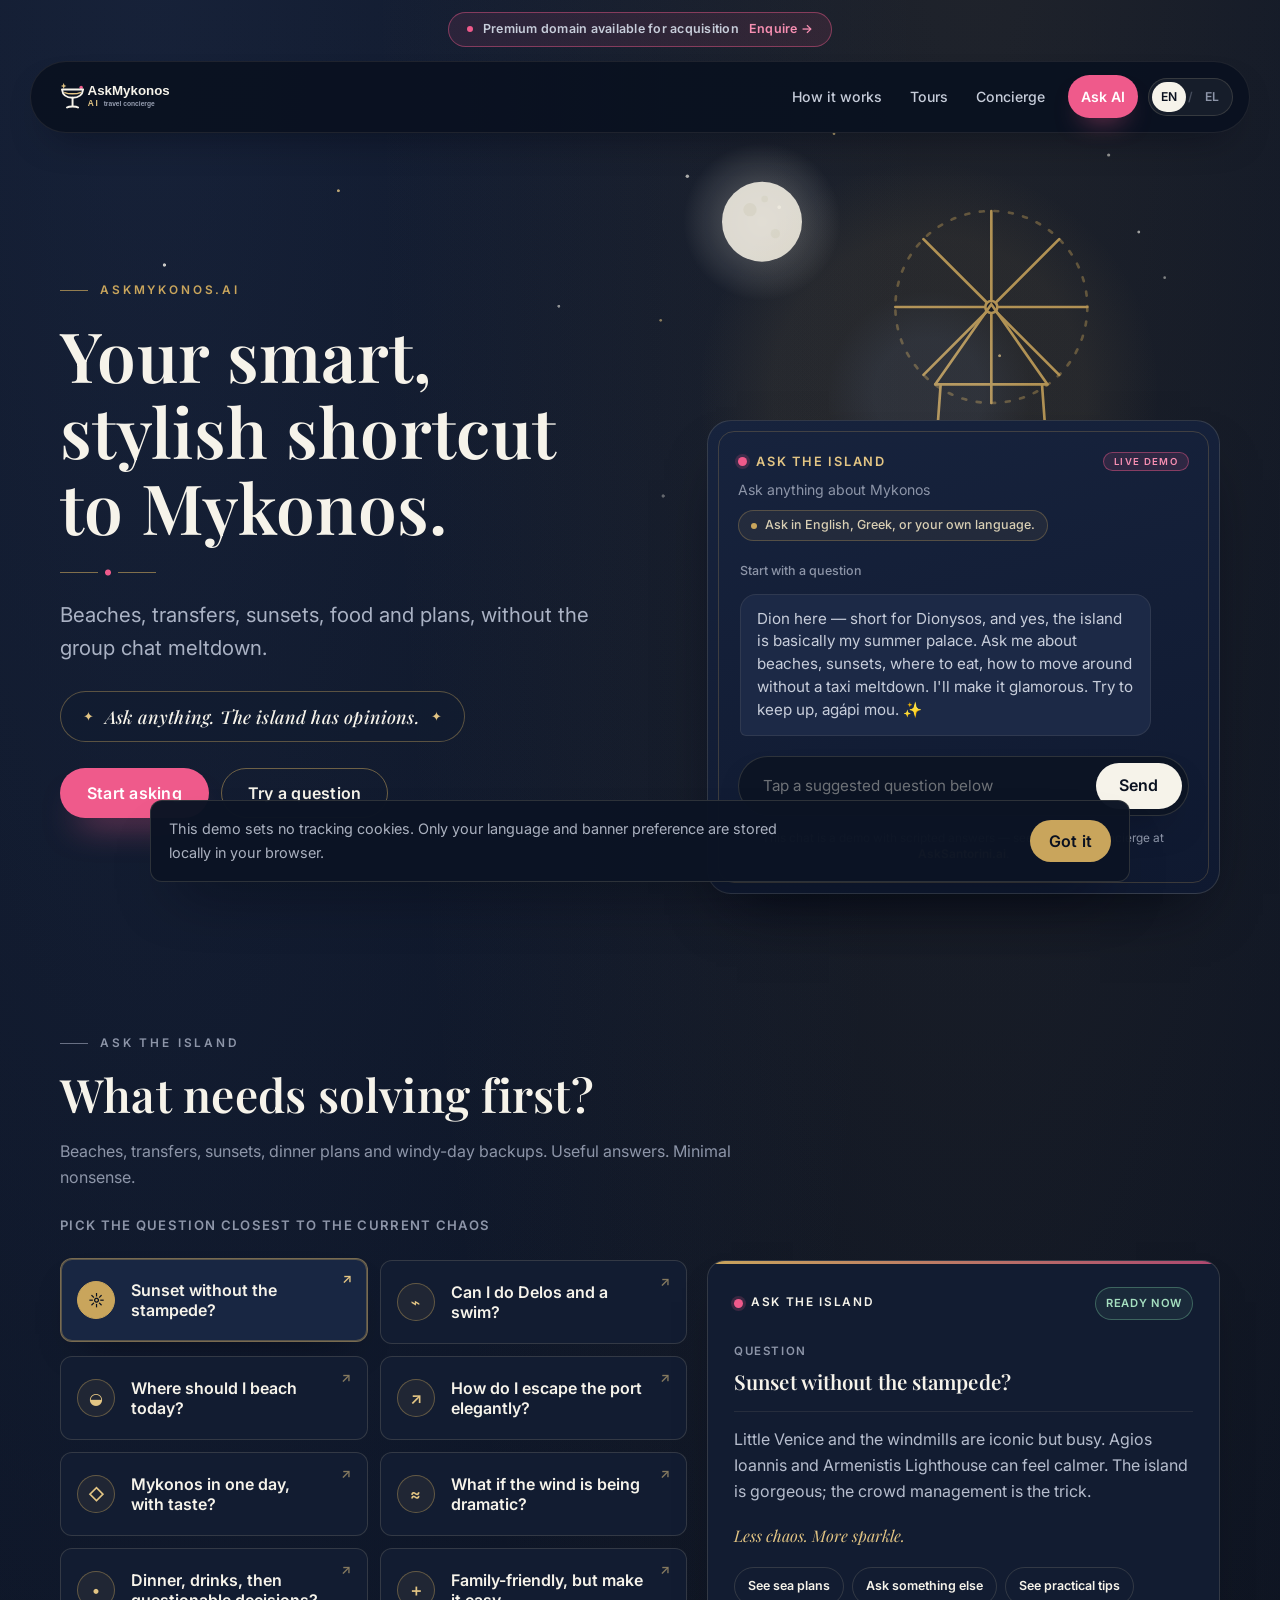
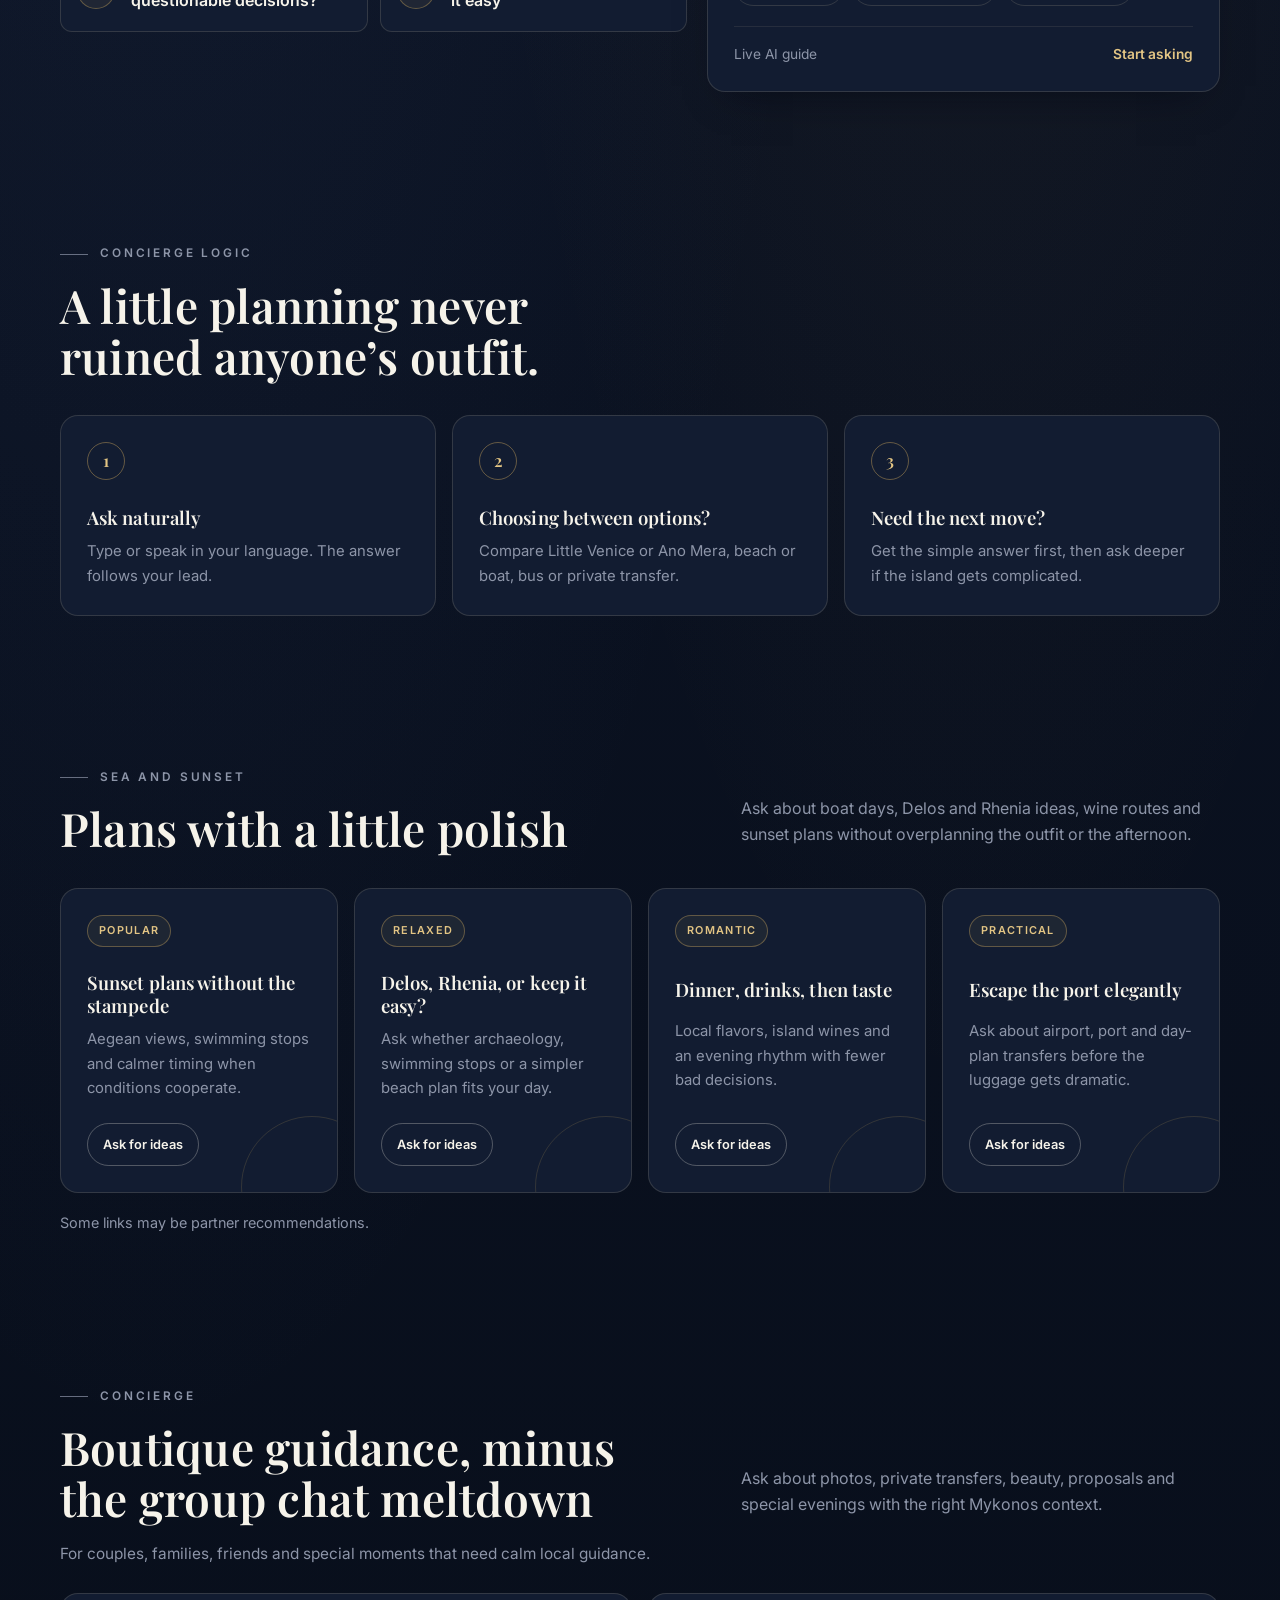
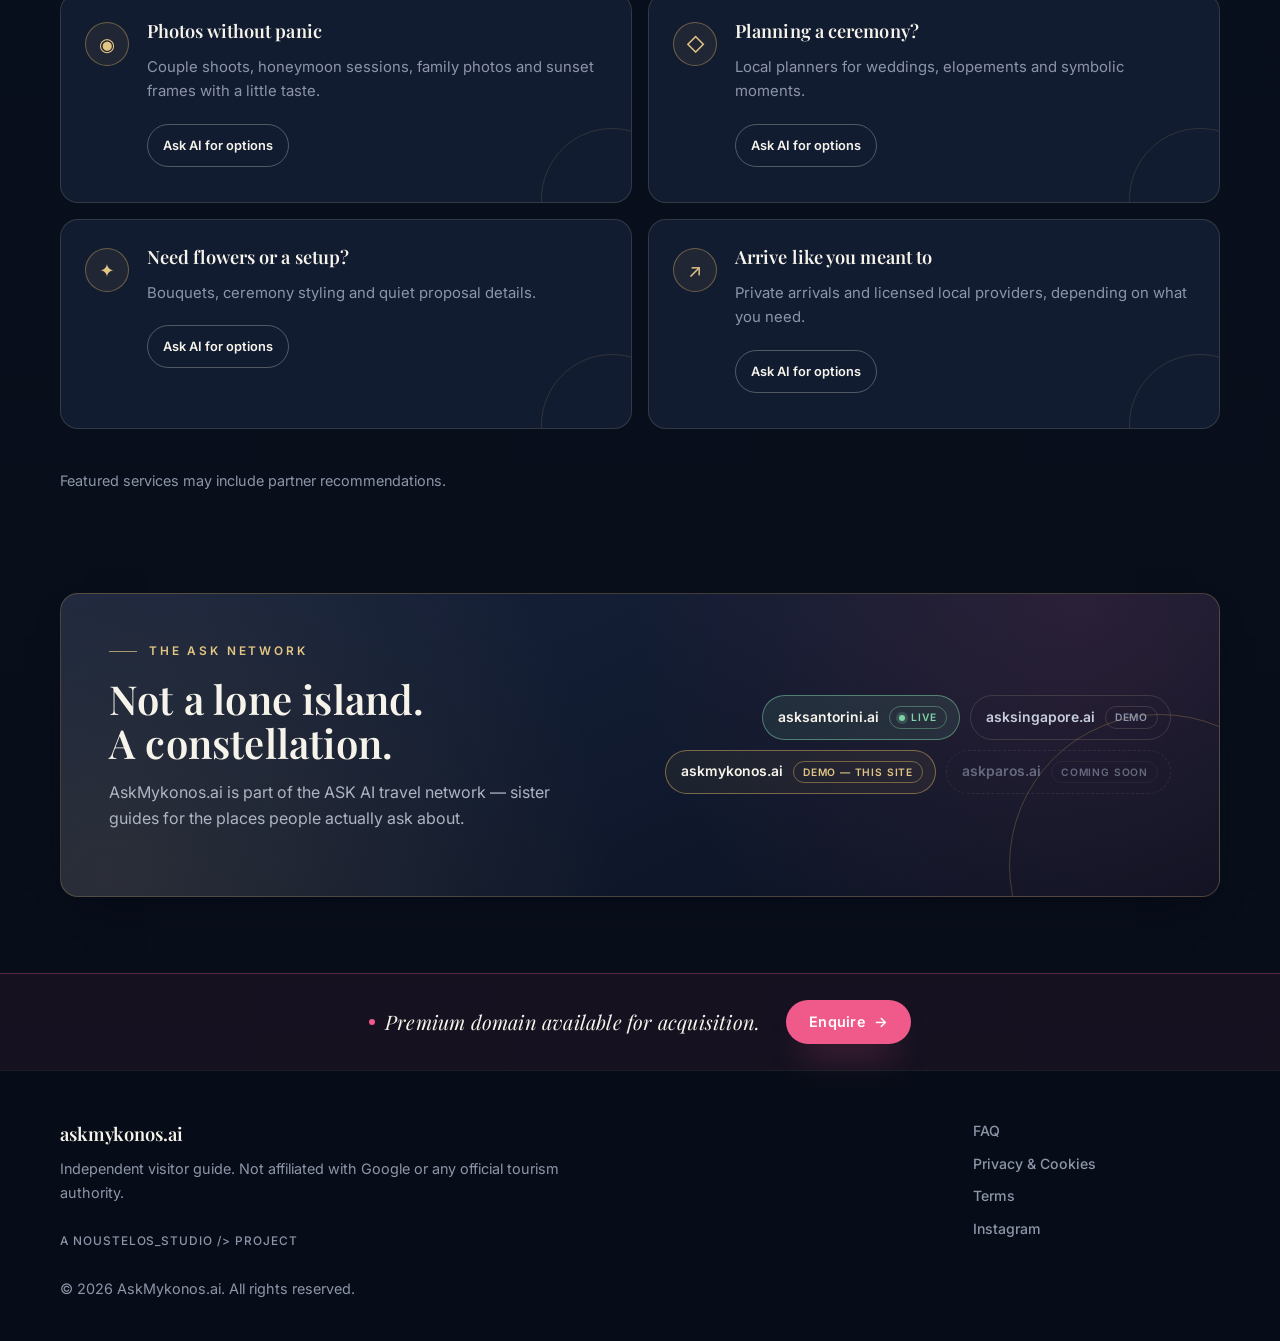
==== index.html @ f8e4de55 "Honest demo chat footer: pink status dot, scripted-demo note linking to AskSantorini.ai - Status/pre" ====
<!DOCTYPE html>
<html lang="en">
  <head>
    <meta charset="utf-8">
    <meta name="viewport" content="width=device-width, initial-scale=1">
    <title>AskMykonos.ai – Smart, Stylish Mykonos Answers</title>
    <meta name="description" content="AskMykonos.ai is your smart, stylish shortcut to Mykonos: beaches, transfers, sunsets, food and plans without the group chat meltdown.">
    <meta name="robots" content="index, follow">
    <link rel="canonical" href="https://askmykonos.ai/">
    <link rel="alternate" hreflang="en" href="https://askmykonos.ai/?lang=en">
    <link rel="alternate" hreflang="el" href="https://askmykonos.ai/?lang=el">
    <link rel="alternate" hreflang="x-default" href="https://askmykonos.ai/">
    <meta property="og:title" content="AskMykonos.ai – Smart, Stylish Mykonos Answers">
    <meta property="og:description" content="Beaches, transfers, sunsets, food and plans without the group chat meltdown. Ask anything. The island has opinions.">
    <meta property="og:url" content="https://askmykonos.ai/">
    <meta property="og:type" content="website">
    <meta property="og:site_name" content="Ask Mykonos AI">
    <meta property="og:locale" content="en_US">
    <meta property="og:image" content="https://askmykonos.ai/assets/social/ask-mykonos-og.svg">
    <meta property="og:image:alt" content="Ask Mykonos AI logo on a light background">
    <meta property="og:image:width" content="1200">
    <meta property="og:image:height" content="630">
    <meta name="twitter:card" content="summary_large_image">
    <meta name="twitter:title" content="AskMykonos.ai – Smart, Stylish Mykonos Answers">
    <meta name="twitter:description" content="Your smart, stylish shortcut to Mykonos. Useful answers, minimal nonsense.">
    <meta name="twitter:image" content="https://askmykonos.ai/assets/social/ask-mykonos-og.svg">
    <meta name="theme-color" content="#0A1120">
    <link rel="icon" href="assets/icons/favicon.svg" type="image/svg+xml">
    <link rel="preconnect" href="https://fonts.googleapis.com">
    <link rel="preconnect" href="https://fonts.gstatic.com" crossorigin>
    <link href="https://fonts.googleapis.com/css2?family=Inter:wght@400;500;600&family=Playfair+Display:ital,wght@0,500;0,600;0,700;1,500;1,600&display=swap" rel="stylesheet">
    <link rel="stylesheet" href="styles.css?v=dion5">
    <script type="application/ld+json">
      {
        "@context": "https://schema.org",
        "@graph": [
          {
            "@type": "WebSite",
            "@id": "https://askmykonos.ai/#website",
            "name": "AskMykonos.ai",
            "url": "https://askmykonos.ai/",
            "description": "AskMykonos.ai is a smart, stylish Mykonos assistant for travel questions about beaches, sunsets, transfers, food and local plans.",
            "inLanguage": ["en", "el"],
            "potentialAction": {
              "@type": "SearchAction",
              "target": "https://askmykonos.ai/#ask-ai",
              "query-input": "required name=travel_question"
            }
          },
          {
            "@type": "SoftwareApplication",
            "@id": "https://askmykonos.ai/#ai-travel-assistant",
            "name": "AskMykonos.ai",
            "url": "https://askmykonos.ai/",
            "applicationCategory": "TravelApplication",
            "applicationSubCategory": "AIApplication",
            "operatingSystem": "Web",
            "isAccessibleForFree": true,
            "description": "A Mykonos travel guide AI and AI travel planner for Greece focused on useful answers for beaches, sunset spots, tours, food, transfers and local experiences.",
            "areaServed": {
              "@type": "Place",
              "name": "Mykonos, Greece"
            },
            "serviceType": "Real-time travel Q&A",
            "keywords": [
              "Mykonos AI assistant",
              "Mykonos travel guide AI",
              "things to do in Mykonos",
              "Mykonos beaches",
              "Mykonos sunset spots",
              "Mykonos tours",
              "boat rentals Mykonos",
              "AI travel planner Greece"
            ],
            "about": [
              "Mykonos AI assistant",
              "Mykonos travel guide AI",
              "AI travel planner Greece"
            ],
            "offers": {
              "@type": "Offer",
              "price": "0",
              "priceCurrency": "EUR"
            }
          }
        ]
      }
    </script>
  </head>
  <body id="top">
    <a class="skip-link" href="#main-content">Skip to main content</a>
    <div class="acquisition-banner">
      <a href="mailto:info@asksantorini.ai?subject=AskMykonos.ai%20Domain%20Acquisition">
        <span class="acquisition-dot" aria-hidden="true"></span>
        <span>Premium domain available for acquisition</span>
        <span class="acquisition-cta">Enquire <span aria-hidden="true">&rarr;</span></span>
      </a>
    </div>
    <header class="site-header">
      <a class="site-logo" href="#top" aria-label="Ask Mykonos AI home">
        <picture>
          <img src="assets/brand/ask-mykonos-logo-night.svg" width="720" height="180" alt="Ask Mykonos AI">
        </picture>
      </a>
      <button class="menu-toggle" type="button" aria-label="Open menu" aria-expanded="false" aria-controls="primary-navigation">
        <span aria-hidden="true"></span>
        <span aria-hidden="true"></span>
        <span aria-hidden="true"></span>
      </button>
      <nav class="site-nav" id="primary-navigation" aria-label="Primary navigation">
        <a href="#how-it-works" data-i18n="navHow">How it works</a>
        <a href="#tours" data-i18n="navTours">Tours</a>
        <a href="#concierge" data-i18n="navConcierge">Concierge</a>
        <a class="mobile-social-link" href="https://www.instagram.com/asksantoriniai/" target="_blank" rel="noopener noreferrer" aria-label="Visit Ask Mykonos AI on Instagram" data-i18n-attr="aria-label:instagramAria">Instagram</a>
        <a class="nav-cta" href="#ask-ai" data-i18n="navEarlyAccess">Ask AI</a>
        <div class="language-toggle" role="group" aria-label="Language">
          <button type="button" data-language="en" aria-label="Switch to English" aria-pressed="true">EN</button>
          <span aria-hidden="true">/</span>
          <button type="button" data-language="el" aria-label="Αλλαγή στα Ελληνικά" aria-pressed="false">EL</button>
        </div>
      </nav>
    </header>

    <main id="main-content">
      <section class="hero section-shell">
        <div class="hero-scene" aria-hidden="true">
          <svg viewBox="0 0 420 344" fill="none" xmlns="http://www.w3.org/2000/svg">
            <defs>
              <radialGradient id="moon-glow" cx="50%" cy="50%" r="50%">
                <stop offset="0%" stop-color="#f6f3ea" stop-opacity="0.5"/>
                <stop offset="45%" stop-color="#f6f3ea" stop-opacity="0.18"/>
                <stop offset="100%" stop-color="#f6f3ea" stop-opacity="0"/>
              </radialGradient>
            </defs>
            <circle cx="40" cy="52" r="1.3" fill="#f6f3ea" opacity="0.7"/>
            <circle cx="150" cy="20" r="1" fill="#e3c584" opacity="0.8"/>
            <circle cx="356" cy="36" r="1.2" fill="#f6f3ea" opacity="0.6"/>
            <circle cx="398" cy="128" r="1" fill="#f6f3ea" opacity="0.5"/>
            <circle cx="20" cy="160" r="1" fill="#e3c584" opacity="0.6"/>
            <circle cx="96" cy="86" r="60" fill="url(#moon-glow)"/>
            <circle cx="96" cy="86" r="30" fill="#f2eee2" opacity="0.95"/>
            <circle cx="87" cy="77" r="5" fill="#dcd7c6" opacity="0.55"/>
            <circle cx="106" cy="95" r="3.5" fill="#dcd7c6" opacity="0.45"/>
            <circle cx="98" cy="69" r="2.5" fill="#dcd7c6" opacity="0.45"/>
            <g stroke="#c9a55c" stroke-width="2" stroke-linecap="round" opacity="0.9">
              <path d="M268 150 L340 150 M268 150 L318.9 200.9 M268 150 L268 222 M268 150 L217.1 200.9 M268 150 L196 150 M268 150 L217.1 99.1 M268 150 L268 78 M268 150 L318.9 99.1"/>
              <circle cx="268" cy="150" r="72" stroke-dasharray="3 8" opacity="0.45"/>
              <circle cx="268" cy="150" r="4.5" fill="#0a1120"/>
              <path d="M226 208 L268 148 L310 208"/>
              <path d="M226 208 H310"/>
              <path d="M230 208 L221 332 M306 208 L315 332"/>
              <path d="M258 332 v-24 a10 10 0 0 1 20 0 v24"/>
              <circle cx="268" cy="244" r="5"/>
              <path d="M178 332 H366" opacity="0.5"/>
            </g>
          </svg>
        </div>
        <div class="hero-copy">
          <p class="eyebrow">AskMykonos.ai</p>
          <h1><a class="hero-title-link" href="#ask-ai" data-i18n="heroTitle">Your smart, stylish shortcut to Mykonos.</a></h1>
          <p class="hero-subtitle" data-i18n="heroSubtitle">Beaches, transfers, sunsets, food and plans, without the group chat meltdown.</p>
          <div class="hero-value-strip" aria-label="No app, no sign-up, just answers">
            <span data-i18n="heroValueStrip">Ask anything. The island has opinions.</span>
          </div>
          <div class="hero-actions" role="group" aria-label="Primary actions">
            <a class="button button-primary" href="#ask-ai" data-i18n="startAsking">Start asking</a>
            <a class="button button-secondary" href="#questions" data-i18n="seeQuestions">Try a question</a>
          </div>
        </div>

        <aside class="chat-card" id="ask-ai" aria-label="Ask Mykonos AI live chat">
          <div class="chat-card-top">
            <span class="status-dot" aria-hidden="true"></span>
            <span data-i18n="previewMode">Ask the Island</span>
            <span class="demo-badge" data-i18n="liveDemoBadge">Live demo</span>
          </div>
          <p class="chat-instruction-line" data-i18n="chatInstructionLine">Ask anything about Mykonos</p>
          <p class="chat-language-note" data-i18n="chatLanguageNote">Ask in English, Greek, or your own language.</p>
          <div id="chat-box" class="chat-thread chat-box" aria-live="polite">
            <p class="chat-empty-helper" data-i18n="chatEmptyHelper">Start with a question</p>
            <div class="bot-message" data-i18n="chatGreeting">Dion here — short for Dionysos, and yes, the island is basically my summer palace. Ask me about beaches, sunsets, where to eat, how to move around without a taxi meltdown. I'll make it glamorous. Try to keep up, agápi mou. ✨</div>
          </div>
          <div class="input-area">
            <input type="text" id="user-input" data-i18n-attr="placeholder:chatPlaceholder" placeholder="Tap a suggested question below" autocomplete="off">
            <button id="send-btn" class="send-btn" type="button" data-i18n="sendButton">Send</button>
          </div>
          <p class="chatbot-tech-note chat-ai-attribution"><span data-i18n="aiAttribution">This chat is a demo with scripted answers — see our live AI concierge at</span> <a href="https://asksantorini.ai" target="_blank" rel="noopener noreferrer">AskSantorini.ai</a>.</p>
        </aside>
      </section>

      <section class="questions-section section-shell" id="questions">
        <div class="section-heading compact">
          <p class="eyebrow" data-i18n="demoFeature">Ask the Island</p>
          <h2 data-i18n="questionsTitle">What needs solving first?</h2>
          <p data-i18n="questionsIntro">Beaches, transfers, sunsets, dinner plans and windy-day backups. Useful answers. Minimal nonsense.</p>
        </div>
        <div class="questions-experience">
          <p class="starter-line" data-i18n="starterLine">Pick the question closest to the current chaos</p>
          <div class="question-grid" role="group" aria-label="Demo questions">
            <button type="button" class="question-card" data-question-key="sunset"><span aria-hidden="true">☼</span><span data-question-text>Sunset without the stampede?</span></button>
            <button type="button" class="question-card" data-question-key="catamaran"><span aria-hidden="true">⌁</span><span data-question-text>Can I do Delos and a swim?</span></button>
            <button type="button" class="question-card" data-question-key="beach"><span aria-hidden="true">◒</span><span data-question-text>Where should I beach today?</span></button>
            <button type="button" class="question-card" data-question-key="oia"><span aria-hidden="true">↗</span><span data-question-text>How do I escape the port elegantly?</span></button>
            <button type="button" class="question-card" data-question-key="oneDay"><span aria-hidden="true">◇</span><span data-question-text>Mykonos in one day, with taste?</span></button>
            <button type="button" class="question-card" data-question-key="windy"><span aria-hidden="true">≈</span><span data-question-text>What if the wind is being dramatic?</span></button>
            <button type="button" class="question-card" data-question-key="food"><span aria-hidden="true">•</span><span data-question-text>Dinner, drinks, then questionable decisions?</span></button>
            <button type="button" class="question-card" data-question-key="family"><span aria-hidden="true">＋</span><span data-question-text>Family-friendly, but make it easy</span></button>
          </div>
          <div class="answer-preview" id="answer-preview" aria-live="polite">
            <div class="preview-topline">
              <p class="preview-label">
                <span class="preview-status">
                  <span class="preview-status-dot" aria-hidden="true"></span>
                  <span data-i18n="previewLabel">Ask the Island</span>
                </span>
              </p>
              <span data-i18n="worksToday">Ready now</span>
            </div>
            <div class="preview-question-row">
              <span data-i18n="questionLabel">Question</span>
              <h3 id="preview-question">Sunset without the stampede?</h3>
            </div>
            <p id="preview-answer">Little Venice and the windmills are iconic but busy. Agios Ioannis and Armenistis Lighthouse can feel calmer. The island is gorgeous; the crowd management is the trick.</p>
            <p class="preview-value-reinforce" data-i18n="valueReinforce">Less chaos. More sparkle.</p>
            <div class="preview-actions" aria-label="Suggested next steps">
              <a href="#tours" data-i18n="viewTourOptions">View tour options</a>
              <a href="#ask-ai" data-i18n="askAnother">Ask another question</a>
              <a href="#how-it-works" data-i18n="seeTips">See practical tips</a>
            </div>
            <div class="preview-footer">
              <span data-i18n="realGuideSoon">Live AI guide</span>
              <a href="#ask-ai" data-i18n="joinEarlyAccess">Ask now</a>
            </div>
          </div>
        </div>
      </section>

      <section class="how-section section-shell" id="how-it-works">
        <div class="section-heading">
          <p class="eyebrow" data-i18n="howEyebrow">Concierge logic</p>
          <h2 data-i18n="howTitle">A little planning never ruined anyone’s outfit.</h2>
        </div>
        <div class="steps-grid">
          <article class="step-card">
            <span>1</span>
            <h3 data-i18n="howLanguageTitle">Ask naturally</h3>
            <p data-i18n="howLanguageText">Type or speak in your language. The answer follows your lead.</p>
          </article>
          <article class="step-card">
            <span>2</span>
            <h3 data-i18n="step2Title">Choosing between options?</h3>
            <p data-i18n="step2Text">Compare Little Venice or Ano Mera, boat or beach, bus or private transfer.</p>
          </article>
          <article class="step-card">
            <span>3</span>
            <h3 data-i18n="step3Title">Need the next move?</h3>
            <p data-i18n="step3Text">Get the simple answer first, then ask deeper if the island gets complicated.</p>
          </article>
        </div>
      </section>

      <section class="tours-section section-shell" id="tours">
        <div class="section-heading split-heading">
          <div>
            <p class="eyebrow" data-i18n="toursEyebrow">Sea and sunset</p>
            <h2 data-i18n="toursTitle">Want a private boat experience?</h2>
          </div>
          <p data-i18n="toursIntro">Ask about sunset catamarans, Delos swims, wine routes and sea days without overplanning.</p>
        </div>
        <div class="tour-grid">
          <article class="tour-card">
            <span class="tour-label" data-i18n="tourLabelPopular">Popular</span>
            <h3 data-i18n="tourCatamaranTitle">Want sunset from the water?</h3>
            <p data-i18n="tourCatamaranText">Aegean views, swimming stops and a quieter sunset from the sea.</p>
            <a href="#ask-ai" class="tour-status tour-card-cta ask-ai-link" data-chat-prefill-en="Can you suggest sunset catamaran options in Mykonos?" data-chat-prefill-el="Μπορείς να προτείνεις επιλογές για καταμαράν στο ηλιοβασίλεμα στη Μύκονο;" data-i18n="tourStatus">Ask AI for options</a>
          </article>
          <article class="tour-card">
            <span class="tour-label" data-i18n="tourLabelClassic">Relaxed</span>
            <h3 data-i18n="tourVolcanoTitle">Curious about Delos?</h3>
            <p data-i18n="tourVolcanoText">Ask whether Delos, Rhenia and swimming stops fit your day.</p>
            <a href="#ask-ai" class="tour-status tour-card-cta ask-ai-link" data-chat-prefill-en="Tell me about a Delos guided tour." data-chat-prefill-el="Πες μου για μια ξενάγηση στη Δήλο." data-i18n="tourStatus">Ask AI for options</a>
          </article>
          <article class="tour-card">
            <span class="tour-label" data-i18n="tourLabelRomantic">Romantic</span>
            <h3 data-i18n="tourWineTitle">Want a slow wine route?</h3>
            <p data-i18n="tourWineText">Local flavors, island wines and an easy evening rhythm.</p>
            <a href="#ask-ai" class="tour-status tour-card-cta ask-ai-link" data-chat-prefill-en="Show me the quieter side of Mykonos." data-chat-prefill-el="Δείξε μου την πιο ήσυχη πλευρά της Μυκόνου." data-i18n="tourStatus">Ask AI for options</a>
          </article>
          <article class="tour-card">
            <span class="tour-label" data-i18n="tourLabelPractical">Practical</span>
            <h3 data-i18n="tourTransfersTitle">Need the easiest arrival?</h3>
            <p data-i18n="tourTransfersText">Ask about simple airport, port and day-plan transfers.</p>
            <a href="#ask-ai" class="tour-status tour-card-cta ask-ai-link" data-chat-prefill-en="I need an airport or port transfer." data-chat-prefill-el="Χρειάζομαι μεταφορά από το αεροδρόμιο ή το λιμάνι." data-i18n="tourStatus">Ask AI for options</a>
          </article>
        </div>
        <p class="disclosure"><span data-i18n="partnerDisclosure">Some links may be partner recommendations.</span></p>
      </section>

      <section class="concierge-section section-shell" id="concierge">
        <div class="section-heading split-heading">
          <div>
            <p class="eyebrow" data-i18n="conciergeEyebrow">Concierge</p>
            <h2 data-i18n="conciergeTitle">Planning a moment that should feel effortless?</h2>
          </div>
          <p data-i18n="conciergeIntro">Ask about photos, private transfers, beauty, proposals and special evenings with the right Mykonos context.</p>
        </div>
        <p class="concierge-note" data-i18n="conciergeSeoLine">For couples, families and special moments that need calm local guidance.</p>
        <div class="concierge-grid">
          <article class="concierge-card">
            <span class="concierge-icon" aria-hidden="true">◉</span>
            <div class="concierge-card-content">
              <h3 data-i18n="conciergePhotographersTitle">Want photos without guessing?</h3>
              <p data-i18n="conciergePhotographersText">Couple shoots, honeymoon sessions, family photos and sunset frames.</p>
              <a href="#ask-ai" class="tour-status concierge-card-cta ask-ai-link" data-chat-prefill-en="Can you arrange a photographer?" data-chat-prefill-el="Μπορείς να κανονίσεις φωτογράφο;" data-i18n="askAiForOptions">Ask AI for options</a>
            </div>
          </article>
          <article class="concierge-card">
            <span class="concierge-icon" aria-hidden="true">◇</span>
            <div class="concierge-card-content">
              <h3 data-i18n="conciergeWeddingTitle">Planning a ceremony?</h3>
              <p data-i18n="conciergeWeddingText">Local planners for weddings, elopements and symbolic moments.</p>
              <a href="#ask-ai" class="tour-status concierge-card-cta ask-ai-link" data-chat-prefill-en="I'm planning a proposal or wedding." data-chat-prefill-el="Οργανώνω πρόταση γάμου ή γάμο." data-i18n="askAiForOptions">Ask AI for options</a>
            </div>
          </article>
          <article class="concierge-card">
            <span class="concierge-icon" aria-hidden="true">✦</span>
            <div class="concierge-card-content">
              <h3 data-i18n="conciergeFlowersTitle">Need flowers or a setup?</h3>
              <p data-i18n="conciergeFlowersText">Bouquets, ceremony styling and quiet proposal details.</p>
              <a href="#ask-ai" class="tour-status concierge-card-cta ask-ai-link" data-chat-prefill-en="I'm planning a proposal or wedding." data-chat-prefill-el="Οργανώνω πρόταση γάμου ή γάμο." data-i18n="askAiForOptions">Ask AI for options</a>
            </div>
          </article>
          <article class="concierge-card">
            <span class="concierge-icon" aria-hidden="true">↗</span>
            <div class="concierge-card-content">
              <h3 data-i18n="conciergeTransfersTitle">Want a premium transfer?</h3>
              <p data-i18n="conciergeTransfersText">Helicopter options, private arrivals and licensed local providers.</p>
              <a href="#ask-ai" class="tour-status concierge-card-cta ask-ai-link" data-chat-prefill-en="I need an airport or port transfer." data-chat-prefill-el="Χρειάζομαι μεταφορά από το αεροδρόμιο ή το λιμάνι." data-i18n="askAiForOptions">Ask AI for options</a>
            </div>
          </article>
        </div>
        <div class="concierge-footer">
          <p class="disclosure" data-i18n="conciergeDisclosure">Featured services may include partner recommendations.</p>
        </div>
      </section>

      <section class="network-section section-shell" id="network">
        <div class="network-panel">
          <div class="network-copy">
            <p class="eyebrow" data-i18n="networkEyebrow">The ASK Network</p>
            <h2 data-i18n="networkTitle">Not a lone island. A constellation.</h2>
            <p data-i18n="networkText">AskMykonos.ai is part of the ASK AI travel network — sister guides for the places people actually ask about.</p>
          </div>
          <div class="network-destinations">
            <a class="network-destination is-live" href="https://asksantorini.ai" target="_blank" rel="noopener noreferrer">asksantorini.ai <span class="network-badge">Live</span></a>
            <a class="network-destination is-demo" href="https://asksingapore.ai" target="_blank" rel="noopener noreferrer">asksingapore.ai <span class="network-badge">Demo</span></a>
            <span class="network-destination is-demo is-here">askmykonos.ai <span class="network-badge" data-i18n="networkThisSite">Demo — this site</span></span>
            <span class="network-destination is-soon">askparos.ai <span class="network-badge">Coming soon</span></span>
          </div>
        </div>
      </section>
    </main>

    <section class="seo-context" aria-label="AskMykonos.ai search context">
      <h2>AskMykonos.ai is a Mykonos AI assistant</h2>
      <p>Use this Mykonos travel guide AI for things to do in Mykonos, Mykonos beaches, Mykonos sunset spots, Mykonos tours, boat rentals Mykonos, food, transport and local experiences. AskMykonos.ai works as an AI travel planner for Greece focused on real-time Mykonos questions.</p>
    </section>

    <div class="acquisition-strip">
      <div class="acquisition-strip-inner section-shell">
        <p><span class="acquisition-dot" aria-hidden="true"></span> Premium domain available for acquisition.</p>
        <a class="button button-primary" href="mailto:info@asksantorini.ai?subject=AskMykonos.ai%20Domain%20Acquisition">Enquire <span aria-hidden="true">&rarr;</span></a>
      </div>
    </div>

    <footer class="site-footer">
      <div class="footer-inner section-shell">
        <div class="footer-brand-group">
          <a class="footer-brand" href="#top">askmykonos.ai</a>
          <p data-i18n="footerDisclaimer">Independent visitor guide. Not affiliated with Google or any official tourism authority.</p>
          <a class="footer-credit" href="https://noustelos.gr" target="_blank" rel="noopener">A NOUSTELOS_STUDIO /&gt; project</a>
        </div>
        <div class="footer-links">
          <a href="faq.html" hreflang="en" lang="en">FAQ</a>
          <button type="button" data-modal="privacy-modal" data-i18n="privacyLink">Privacy &amp; Cookies</button>
          <button type="button" data-modal="terms-modal" data-i18n="termsLink">Terms</button>
          <a href="https://www.instagram.com/asksantoriniai/" target="_blank" rel="noopener noreferrer" aria-label="Visit Ask Mykonos AI on Instagram" data-i18n-attr="aria-label:instagramAria">Instagram</a>
        </div>
        <p class="footer-copyright">&copy; <span id="current-year">2026</span> AskMykonos.ai. <span data-i18n="allRights">All rights reserved.</span></p>
      </div>
    </footer>

    <section class="cookie-banner is-hidden" id="cookie-banner" aria-label="Cookie notice" data-i18n-attr="aria-label:cookieNoticeAria">
      <p data-i18n="cookieText">This demo sets no tracking cookies. Only your language and banner preference are stored locally in your browser.</p>
      <div class="cookie-actions">
        <button class="button button-primary" type="button" id="dismiss-cookies" data-i18n="cookieDismiss">Got it</button>
      </div>
    </section>

    <dialog class="info-modal" id="privacy-modal" aria-labelledby="privacy-title">
      <div class="modal-content">
        <button class="modal-close" type="button" data-close aria-label="Close privacy notice" data-i18n="closeButton" data-i18n-attr="aria-label:privacyCloseAria">Close</button>
        <h2 id="privacy-title" data-i18n="privacyTitle">Privacy Policy</h2>
        <p data-i18n="privacyP1">AskMykonos.ai is currently a demonstration website. It does not collect or store personal data — there are no accounts, no contact forms, and no analytics.</p>
        <p data-i18n="privacyP2">The chat assistant is a scripted demo that runs entirely in your browser. Messages you type are not transmitted or stored anywhere.</p>
        <p data-i18n="privacyP3">Your language and cookie-banner preferences are saved only in your browser's local storage.</p>
        <p><span data-i18n="privacyP5">For questions about this demo or the domain, contact</span> <a href="mailto:info@asksantorini.ai">info@asksantorini.ai</a>.</p>
      </div>
    </dialog>

    <dialog class="info-modal" id="terms-modal" aria-labelledby="terms-title">
      <div class="modal-content">
        <button class="modal-close" type="button" data-close aria-label="Close terms notice" data-i18n="closeButton" data-i18n-attr="aria-label:termsCloseAria">Close</button>
        <h2 id="terms-title" data-i18n="termsTitle">Terms</h2>
        <p data-i18n="termsP1">Some links may be partner recommendations. Information should be verified before booking or traveling.</p>
        <p data-i18n="termsP2">AskMykonos.ai is an independent visitor guide and not an official tourism authority.</p>
        <p><span data-i18n="termsP3">For legal or general information questions, contact</span> <a href="mailto:info@asksantorini.ai">info@asksantorini.ai</a>.</p>
      </div>
    </dialog>

    <script src="script.js?v=dion5" defer></script>
  </body>
</html>
---- styles.css ----
/* ==========================================================================
   AskMykonos.ai — "Mykonos by Night" design system
   Palette: deep Aegean night, moonlit whitewash, gold, one bougainvillea
   accent reserved for CTAs. Glamour, theatrical, luxe — never neon-grid.
   Perf note: no backdrop-filter / filter blur anywhere (2017-MacBook floor).
   ========================================================================== */

:root {
  /* Night canvas */
  --midnight: #0a1120;
  --harbor: #0e1728;
  --card: #121c31;
  --card-deep: #0c1424;

  /* Whitewash (Mykonos white, glowing in the dark) */
  --whitewash: #f6f3ea;
  --foam: #c7cdda;
  --muted: #8d95a8;

  /* Gold luxury */
  --gold: #c9a55c;
  --gold-bright: #e3c584;
  --gold-deep: #97753a;

  /* Electric accent — bougainvillea. Rare on purpose: CTAs + hero spark only. */
  --bloom: #ef5a8b;
  --bloom-deep: #d13d70;

  /* Structure */
  --line: rgba(214, 199, 164, 0.17);
  --line-soft: rgba(214, 199, 164, 0.1);
  --line-light: rgba(246, 243, 234, 0.14);
  --shadow: 0 30px 60px -30px rgba(2, 6, 16, 0.9);
  --shadow-soft: 0 18px 40px -24px rgba(2, 6, 16, 0.75);
  --radius: 18px;
  --radius-small: 12px;
  --max-width: 1160px;
  --serif: "Playfair Display", "Georgia", serif;
  --sans: "Inter", ui-sans-serif, system-ui, -apple-system, "Segoe UI", sans-serif;

  /* Legacy aliases (kept so nothing breaks) */
  --linen: var(--midnight);
  --linen-deep: #070d18;
  --parchment: var(--card);
  --sand: #1b2846;
  --pine: var(--whitewash);
  --pine-soft: #ffffff;
  --text: var(--foam);
  --brass: var(--gold);
  --brass-soft: var(--gold-bright);
  --olive: #7fd3a6;
  --clay: #e0705c;
  --bg: var(--midnight);
  --bg-soft: var(--harbor);
  --surface: var(--card);
  --surface-soft: var(--sand);
  --navy: var(--whitewash);
  --teal: var(--olive);
  --terracotta: var(--clay);
  --apricot: var(--gold-bright);
}

* {
  box-sizing: border-box;
}

html {
  scroll-behavior: smooth;
  overflow-x: hidden;
}

body {
  margin: 0;
  background:
    radial-gradient(ellipse at 76% -6%, rgba(201, 165, 92, 0.1), transparent 44%),
    radial-gradient(ellipse at 12% -2%, rgba(74, 100, 155, 0.16), transparent 48%),
    linear-gradient(180deg, #0d1526 0%, var(--midnight) 45%, #070d18 100%);
  color: var(--foam);
  font-family: var(--sans);
  font-size: 16px;
  line-height: 1.65;
  overflow-x: hidden;
  -webkit-font-smoothing: antialiased;
}

body.modal-open {
  overflow: hidden;
}

::selection {
  background: rgba(201, 165, 92, 0.35);
}

a {
  color: inherit;
  text-decoration: none;
}

button,
input {
  font: inherit;
}

button {
  cursor: pointer;
}

img {
  max-width: 100%;
  height: auto;
}

/* --------------------------------------------------------------------------
   Typography
   -------------------------------------------------------------------------- */

h1,
h2,
h3,
p {
  margin-top: 0;
}

h1,
h2,
h3 {
  color: var(--whitewash);
  font-family: var(--serif);
  font-weight: 600;
  letter-spacing: 0.005em;
  line-height: 1.1;
}

h1 {
  max-width: 720px;
  margin-bottom: 22px;
  font-size: clamp(2.7rem, 5.4vw, 4.5rem);
  text-wrap: balance;
}

h2 {
  margin-bottom: 18px;
  font-size: clamp(1.95rem, 3.6vw, 3.05rem);
  text-wrap: balance;
}

h3 {
  line-height: 1.25;
}

.eyebrow {
  display: flex;
  align-items: center;
  gap: 12px;
  margin: 0 0 16px;
  color: var(--gold);
  font-size: 0.74rem;
  font-weight: 600;
  letter-spacing: 0.24em;
  text-transform: uppercase;
}

.eyebrow::before {
  content: "";
  width: 28px;
  height: 1px;
  flex: 0 0 auto;
  background: currentColor;
  opacity: 0.7;
}

/* --------------------------------------------------------------------------
   Shell & helpers
   -------------------------------------------------------------------------- */

.section-shell {
  width: min(calc(100% - 40px), var(--max-width));
  margin: 0 auto;
}

.skip-link {
  position: fixed;
  top: 12px;
  left: 12px;
  z-index: 100;
  padding: 10px 16px;
  border-radius: 999px;
  background: var(--whitewash);
  color: var(--midnight);
  font-weight: 600;
  transform: translateY(-150%);
  transition: transform 180ms ease;
}

.skip-link:focus {
  transform: translateY(0);
}

.seo-context {
  position: absolute;
  width: 1px;
  height: 1px;
  margin: -1px;
  padding: 0;
  border: 0;
  overflow: hidden;
  clip: rect(0 0 0 0);
  clip-path: inset(50%);
  white-space: nowrap;
}

/* --------------------------------------------------------------------------
   Acquisition banner
   -------------------------------------------------------------------------- */

.acquisition-banner {
  display: flex;
  justify-content: center;
  padding: 12px 16px 0;
}

.acquisition-banner a {
  display: inline-flex;
  align-items: center;
  gap: 10px;
  max-width: 100%;
  padding: 8px 18px;
  border: 1px solid rgba(239, 90, 139, 0.45);
  border-radius: 999px;
  background: rgba(239, 90, 139, 0.1);
  color: var(--foam);
  font-size: 0.78rem;
  font-weight: 600;
  letter-spacing: 0.02em;
  line-height: 1.35;
  text-align: center;
  transition: border-color 160ms ease, background 160ms ease;
}

.acquisition-banner a:hover {
  border-color: rgba(239, 90, 139, 0.75);
  background: rgba(239, 90, 139, 0.16);
}

.acquisition-dot {
  width: 6px;
  height: 6px;
  flex: 0 0 auto;
  border-radius: 50%;
  background: var(--bloom);
}

.acquisition-cta {
  color: #f78fb2;
  white-space: nowrap;
}

/* --------------------------------------------------------------------------
   Header
   -------------------------------------------------------------------------- */

.site-header {
  position: sticky;
  top: 0;
  z-index: 1000;
  display: flex;
  align-items: center;
  justify-content: space-between;
  gap: 20px;
  width: min(calc(100% - 24px), 1220px);
  margin: 14px auto 0;
  padding: 10px 16px;
  border: 1px solid var(--line-soft);
  border-radius: 999px;
  background: rgba(10, 17, 32, 0.94);
  box-shadow: var(--shadow-soft);
}

.site-logo,
.site-nav,
.hero-actions,
.footer-links {
  display: flex;
  align-items: center;
}

.site-logo {
  flex-shrink: 0;
}

.site-logo picture,
.site-logo img {
  display: block;
}

.site-logo img {
  width: auto;
  height: 50px;
  max-width: 260px;
  object-fit: contain;
}

.site-nav {
  gap: 2px;
}

.site-nav a {
  padding: 10px 13px;
  border-radius: 999px;
  color: var(--foam);
  font-size: 0.88rem;
  font-weight: 500;
  transition: color 160ms ease, background 160ms ease;
}

.site-nav a:hover {
  color: var(--whitewash);
  background: rgba(246, 243, 234, 0.07);
}

.site-nav .nav-cta {
  margin-left: 8px;
  background: var(--bloom);
  color: #ffffff;
  font-weight: 600;
  box-shadow: 0 14px 26px -14px rgba(239, 90, 139, 0.65);
}

.site-nav .nav-cta:hover {
  background: var(--bloom-deep);
  color: #ffffff;
}

.mobile-social-link {
  display: none;
}

.language-toggle {
  display: inline-flex;
  align-items: center;
  gap: 2px;
  margin-left: 8px;
  padding: 3px;
  border: 1px solid var(--line);
  border-radius: 999px;
  background: rgba(246, 243, 234, 0.05);
  color: var(--muted);
  font-size: 0.76rem;
  font-weight: 600;
  line-height: 1;
}

.language-toggle span {
  opacity: 0.4;
}

.language-toggle button {
  min-width: 34px;
  min-height: 30px;
  padding: 7px 9px;
  border: 0;
  border-radius: 999px;
  background: transparent;
  color: inherit;
  font-size: inherit;
  font-weight: inherit;
  line-height: 1;
}

.language-toggle button[aria-pressed="true"] {
  background: var(--whitewash);
  color: var(--midnight);
}

.menu-toggle {
  display: none;
}

/* --------------------------------------------------------------------------
   Buttons
   -------------------------------------------------------------------------- */

.button {
  display: inline-flex;
  align-items: center;
  justify-content: center;
  min-height: 50px;
  padding: 14px 26px;
  border: 1px solid transparent;
  border-radius: 999px;
  font-weight: 600;
  letter-spacing: 0.015em;
  line-height: 1;
  transition: transform 180ms ease, border-color 180ms ease, background 180ms ease,
    color 180ms ease, box-shadow 180ms ease;
}

.button:hover {
  transform: translateY(-2px);
}

.button-primary {
  background: var(--bloom);
  color: #ffffff;
  box-shadow: 0 22px 34px -18px rgba(239, 90, 139, 0.7);
}

.button-primary:hover {
  background: var(--bloom-deep);
}

.button-secondary {
  border-color: rgba(201, 165, 92, 0.5);
  background: transparent;
  color: var(--whitewash);
}

.button-secondary:hover {
  border-color: var(--gold);
  background: rgba(201, 165, 92, 0.1);
}

/* --------------------------------------------------------------------------
   Hero
   -------------------------------------------------------------------------- */

.hero {
  position: relative;
  display: grid;
  grid-template-columns: minmax(0, 1fr) minmax(340px, 0.88fr);
  gap: clamp(32px, 5vw, 68px);
  align-items: center;
  min-height: calc(100vh - 120px);
  padding: 72px 0 64px;
}

/* Scattered stars — one static paint, no animation */
.hero::before {
  content: "";
  position: absolute;
  inset: 0;
  z-index: -2;
  pointer-events: none;
  background:
    radial-gradient(circle 1.2px at 9% 16%, rgba(246, 243, 234, 0.8) 0 1.2px, transparent 2px),
    radial-gradient(circle 1px at 24% 7%, rgba(227, 197, 132, 0.8) 0 1px, transparent 1.8px),
    radial-gradient(circle 1px at 43% 21%, rgba(246, 243, 234, 0.55) 0 1px, transparent 1.8px),
    radial-gradient(circle 1.4px at 62% 9%, rgba(246, 243, 234, 0.7) 0 1.4px, transparent 2.2px),
    radial-gradient(circle 1px at 81% 27%, rgba(227, 197, 132, 0.7) 0 1px, transparent 1.8px),
    radial-gradient(circle 1px at 93% 12%, rgba(246, 243, 234, 0.6) 0 1px, transparent 1.8px),
    radial-gradient(circle 1px at 15% 58%, rgba(246, 243, 234, 0.4) 0 1px, transparent 1.8px),
    radial-gradient(circle 1.2px at 52% 44%, rgba(246, 243, 234, 0.35) 0 1.2px, transparent 2px);
  background-repeat: no-repeat;
}

/* Moon halo behind the night scene — pure gradient, no blur filter */
.hero::after {
  content: "";
  position: absolute;
  top: 20px;
  right: min(4vw, 60px);
  z-index: -1;
  width: min(480px, 60vw);
  height: min(480px, 60vw);
  border-radius: 50%;
  background: radial-gradient(circle,
    rgba(246, 243, 234, 0.09) 0 16%,
    rgba(201, 165, 92, 0.07) 30% 46%,
    transparent 68%);
  pointer-events: none;
}

/* Signature: moonlit windmill line-art */
.hero-scene {
  position: absolute;
  top: -26px;
  right: min(2vw, 36px);
  z-index: -1;
  width: min(560px, 58vw);
  opacity: 0.95;
  pointer-events: none;
}

.hero-scene svg {
  display: block;
  width: 100%;
  height: auto;
}

.hero-copy,
.chat-card,
.questions-experience > *,
.step-card,
.tour-card,
.partners-panel > *,
.network-panel > *,
.footer-inner > * {
  min-width: 0;
}

.hero-title-link {
  color: inherit;
}

.hero h1::after {
  content: "";
  display: block;
  width: 96px;
  height: 9px;
  margin-top: 24px;
  background:
    radial-gradient(circle at 50% 50%, var(--bloom) 0 2.5px, transparent 3.5px),
    linear-gradient(90deg, rgba(201, 165, 92, 0.6) 0 40%, transparent 40% 60%, rgba(201, 165, 92, 0.6) 60% 100%);
  background-size: 100% 100%, 100% 1px;
  background-position: center, center;
  background-repeat: no-repeat;
}

.hero-subtitle {
  max-width: 600px;
  margin-bottom: 26px;
  color: #aab2c4;
  font-size: clamp(1.06rem, 2vw, 1.28rem);
  line-height: 1.6;
}

.hero-value-strip {
  display: inline-flex;
  align-items: center;
  justify-content: center;
  width: fit-content;
  max-width: 100%;
  margin: 0 0 26px;
  padding: 0.8rem 1.35rem;
  border: 1px solid rgba(201, 165, 92, 0.4);
  border-radius: 999px;
  background: rgba(18, 28, 49, 0.65);
  color: var(--whitewash);
  font-family: var(--serif);
  font-size: clamp(1rem, 1.5vw, 1.12rem);
  font-style: italic;
  font-weight: 500;
  letter-spacing: 0.01em;
  line-height: 1.3;
  text-align: center;
}

.hero-value-strip::before,
.hero-value-strip::after {
  content: "✦";
  flex: 0 0 auto;
  color: var(--gold-bright);
  font-size: 0.72em;
  font-style: normal;
}

.hero-value-strip::before {
  margin-right: 0.7rem;
}

.hero-value-strip::after {
  margin-left: 0.7rem;
}

.hero-actions {
  flex-wrap: wrap;
  gap: 12px;
}

/* --------------------------------------------------------------------------
   Chat card
   -------------------------------------------------------------------------- */

.chat-card {
  position: relative;
  /* Pinned below the windmill scene (not vertically centered): the card's
     height varies with language/conversation, and centering let it swallow
     the hero signature on shorter viewports. Growth now goes downward. */
  align-self: start;
  margin-top: 215px;
  padding: clamp(22px, 3vw, 30px);
  border: 1px solid var(--line);
  border-radius: 24px;
  background: linear-gradient(165deg, #17233d 0%, #0f1930 100%);
  box-shadow: var(--shadow);
}

.chat-card::before {
  content: "";
  position: absolute;
  inset: 10px;
  border: 1px solid rgba(201, 165, 92, 0.24);
  border-radius: 16px;
  pointer-events: none;
}

.chat-card > * {
  position: relative;
  z-index: 1;
}

.chat-card-top {
  display: flex;
  align-items: center;
  gap: 9px;
  margin-bottom: 8px;
  color: var(--gold-bright);
  font-size: 0.8rem;
  font-weight: 600;
  letter-spacing: 0.14em;
  text-transform: uppercase;
  white-space: nowrap;
}

.demo-badge {
  display: inline-flex;
  align-items: center;
  margin-left: auto;
  padding: 4px 10px;
  border: 1px solid rgba(239, 90, 139, 0.45);
  border-radius: 999px;
  background: rgba(239, 90, 139, 0.12);
  color: #f78fb2;
  font-size: 0.6rem;
  font-weight: 600;
  letter-spacing: 0.14em;
  line-height: 1;
  text-transform: uppercase;
  white-space: nowrap;
}

.status-dot,
.preview-status-dot {
  position: relative;
  width: 9px;
  height: 9px;
  flex: 0 0 auto;
  border-radius: 999px;
  background: var(--bloom);
  box-shadow: 0 0 0 3px rgba(239, 90, 139, 0.18);
}

.status-dot::after,
.preview-status-dot::after {
  content: "";
  position: absolute;
  inset: -6px;
  border: 1px solid rgba(239, 90, 139, 0.45);
  border-radius: inherit;
  opacity: 0;
  transform: scale(0.75);
  animation: livePulse 2.6s ease-out infinite;
}

@keyframes livePulse {
  0% {
    opacity: 0.5;
    transform: scale(0.75);
  }

  70%,
  100% {
    opacity: 0;
    transform: scale(1.7);
  }
}

.chat-instruction-line {
  margin: 0 0 10px;
  color: var(--muted);
  font-size: 0.88rem;
  line-height: 1.4;
}

.chat-language-note {
  display: inline-flex;
  align-items: center;
  gap: 8px;
  width: fit-content;
  max-width: 100%;
  margin: 0 0 18px;
  padding: 6px 12px;
  border: 1px solid rgba(201, 165, 92, 0.3);
  border-radius: 999px;
  background: rgba(201, 165, 92, 0.08);
  color: #d9cfb4;
  font-size: 0.78rem;
  font-weight: 500;
  line-height: 1.35;
}

.chat-language-note::before {
  content: "";
  width: 6px;
  height: 6px;
  flex: 0 0 auto;
  border-radius: 50%;
  background: var(--gold);
}

.chat-thread {
  display: grid;
  gap: 12px;
}

.chat-thread.chat-box {
  max-height: min(430px, 58vh);
  overflow-y: auto;
  padding: 2px;
  scroll-behavior: smooth;
}

.chat-empty-helper {
  justify-self: start;
  margin: 0;
  color: var(--muted);
  font-size: 0.78rem;
  font-weight: 500;
}

.chat-box .user-message,
.chat-box .bot-message {
  max-width: 92%;
  padding: 13px 16px;
  border-radius: 16px;
  font-size: 0.95rem;
  line-height: 1.5;
  overflow-wrap: anywhere;
  white-space: pre-wrap;
}

/* Bot speaks in night sea, visitor answers in whitewash */
.chat-box .bot-message {
  justify-self: start;
  border: 1px solid var(--line-soft);
  border-bottom-left-radius: 6px;
  background: #1c2946;
  color: var(--foam);
}

.chat-box .user-message {
  justify-self: end;
  border-bottom-right-radius: 6px;
  background: var(--whitewash);
  color: #101a2e;
}

.chat-box .bot-message.loading {
  color: var(--muted);
  font-style: italic;
}

/* Dion typing dots — opacity-only pulse, skipped entirely under
   prefers-reduced-motion (the JS goes straight to the reveal) */
.chat-box .bot-message.typing {
  display: inline-flex;
  align-items: center;
  gap: 5px;
  min-height: 0;
  padding: 15px 18px;
}

.typing-dot {
  width: 7px;
  height: 7px;
  border-radius: 50%;
  background: var(--gold-bright);
  opacity: 0.25;
  animation: dionTyping 900ms ease-in-out infinite;
}

.typing-dot:nth-child(2) {
  animation-delay: 150ms;
}

.typing-dot:nth-child(3) {
  animation-delay: 300ms;
}

@keyframes dionTyping {
  0%,
  100% {
    opacity: 0.25;
  }

  50% {
    opacity: 0.9;
  }
}

/* Word-by-word reveal — opacity only, cheap on old hardware. The reveal
   pacing itself is JS-driven, so it still plays under reduced motion
   (the per-word fade simply becomes instant). */
.chat-box .bot-message .reveal-word {
  opacity: 0;
  transition: opacity 180ms ease;
}

.chat-box .bot-message .reveal-word.is-visible {
  opacity: 1;
}

.chat-box .bot-message.error {
  border-color: rgba(224, 112, 92, 0.45);
  background: rgba(224, 112, 92, 0.12);
  color: #f0a08e;
}

.input-area {
  display: grid;
  grid-template-columns: minmax(0, 1fr) auto;
  gap: 8px;
  align-items: center;
  margin-top: 18px;
  padding: 6px;
  border: 1px solid var(--line);
  border-radius: 999px;
  background: var(--card-deep);
  box-shadow: var(--shadow-soft);
}

.input-area input {
  width: 100%;
  min-width: 0;
  height: 46px;
  padding: 0 18px;
  border: 0;
  border-radius: 999px;
  background: transparent;
  color: var(--whitewash);
  font-size: 0.95rem;
  outline: 0;
}

.input-area input::placeholder {
  color: rgba(246, 243, 234, 0.42);
  opacity: 1;
}

.input-area:focus-within {
  border-color: rgba(201, 165, 92, 0.6);
  box-shadow: 0 0 0 4px rgba(201, 165, 92, 0.16);
}

.input-area input:disabled {
  opacity: 0.7;
}

.send-btn {
  height: 46px;
  min-width: 86px;
  padding: 0 22px;
  border: 0;
  border-radius: 999px;
  background: var(--whitewash);
  color: var(--midnight);
  font-weight: 600;
  transition: transform 160ms ease, background 160ms ease, box-shadow 160ms ease, opacity 160ms ease;
}

.send-btn:hover {
  transform: translateY(-1px);
  background: #ffffff;
}

.send-btn:disabled {
  cursor: wait;
  opacity: 0.65;
  transform: none;
}

.chatbot-tech-note {
  margin: 14px 0 0;
  color: var(--muted);
  font-size: 0.76rem;
  text-align: center;
}

.chat-ai-attribution {
  color: var(--muted);
  font-size: 0.74rem;
  line-height: 1.4;
}

.chat-ai-attribution a {
  color: var(--gold-bright);
  font-weight: 600;
}

/* --------------------------------------------------------------------------
   Sections — shared
   -------------------------------------------------------------------------- */

.questions-section,
.how-section,
.tours-section,
.concierge-section,
.partners-section,
.network-section {
  padding: 76px 0;
}

section[id] {
  scroll-margin-top: 100px;
}

#ask-ai {
  scroll-margin-top: 110px;
}

.section-heading {
  max-width: 720px;
  margin-bottom: 34px;
}

.section-heading.compact {
  margin-bottom: 24px;
}

.section-heading p,
.split-heading > p,
.concierge-card p,
.partners-panel p {
  color: var(--muted);
}

.split-heading {
  display: grid;
  grid-template-columns: minmax(0, 0.95fr) minmax(280px, 0.7fr);
  gap: 30px;
  align-items: end;
  max-width: none;
  margin-bottom: 34px;
}

.split-heading h2 {
  margin-bottom: 0;
}

.split-heading > p {
  margin-bottom: 6px;
}

/* --------------------------------------------------------------------------
   Questions & answer preview
   -------------------------------------------------------------------------- */

.questions-experience {
  display: grid;
  grid-template-columns: minmax(0, 1.1fr) minmax(380px, 0.9fr);
  gap: 20px;
  align-items: start;
}

.starter-line {
  grid-column: 1 / -1;
  margin: 0 0 4px;
  color: var(--muted);
  font-size: 0.82rem;
  font-weight: 600;
  letter-spacing: 0.1em;
  text-transform: uppercase;
}

.question-grid {
  display: grid;
  grid-template-columns: repeat(2, minmax(0, 1fr));
  gap: 12px;
}

.question-card {
  position: relative;
  display: grid;
  grid-template-columns: 40px minmax(0, 1fr);
  align-items: center;
  gap: 14px;
  min-height: 84px;
  padding: 16px 40px 16px 16px;
  border: 1px solid var(--line);
  border-radius: var(--radius-small);
  background: var(--card);
  color: var(--whitewash);
  font-weight: 600;
  text-align: left;
  box-shadow: none;
  transition: transform 180ms ease, border-color 180ms ease, box-shadow 180ms ease, background 180ms ease;
}

.question-card > span[aria-hidden] {
  display: inline-grid;
  place-items: center;
  width: 38px;
  height: 38px;
  border: 1px solid rgba(201, 165, 92, 0.4);
  border-radius: 50%;
  background: rgba(201, 165, 92, 0.08);
  color: var(--gold-bright);
  font-size: 1rem;
  line-height: 1;
}

.question-card [data-question-text] {
  min-width: 0;
  line-height: 1.3;
}

.question-card::after {
  content: "↗";
  position: absolute;
  top: 14px;
  right: 16px;
  color: var(--gold-bright);
  font-size: 0.82rem;
  font-weight: 600;
  line-height: 1;
  opacity: 0.55;
  transition: transform 180ms ease, opacity 180ms ease;
}

.question-card:hover,
.question-card.is-active {
  transform: translateY(-2px);
  border-color: rgba(201, 165, 92, 0.55);
  box-shadow: var(--shadow-soft);
}

.question-card:hover::after,
.question-card.is-active::after {
  opacity: 1;
  transform: translate(1px, -1px);
}

.question-card.is-active {
  background: #182642;
  box-shadow: inset 0 0 0 1px rgba(201, 165, 92, 0.35), var(--shadow-soft);
}

.question-card.is-active > span[aria-hidden] {
  background: var(--gold);
  border-color: var(--gold);
  color: var(--midnight);
}

.answer-preview {
  position: sticky;
  top: 100px;
  overflow: hidden;
  padding: 26px;
  border: 1px solid var(--line);
  border-radius: var(--radius);
  background: var(--card);
  box-shadow: var(--shadow-soft);
}

/* The one gold→bougainvillea gradient on the page */
.answer-preview::before {
  content: "";
  position: absolute;
  inset: 0 0 auto;
  height: 3px;
  background: linear-gradient(90deg, var(--gold), rgba(239, 90, 139, 0.7));
}

.preview-topline,
.preview-footer {
  display: flex;
  align-items: center;
  justify-content: space-between;
  gap: 14px;
}

.preview-label {
  margin-bottom: 0;
  color: var(--whitewash);
  font-size: 0.74rem;
  font-weight: 600;
  letter-spacing: 0.14em;
  text-transform: uppercase;
}

.preview-status {
  display: inline-flex;
  align-items: center;
  gap: 0.5rem;
  color: var(--whitewash);
  white-space: nowrap;
}

.preview-topline > span {
  padding: 6px 10px;
  border: 1px solid rgba(127, 211, 166, 0.35);
  border-radius: 999px;
  background: rgba(127, 211, 166, 0.08);
  color: #a5dfc0;
  font-size: 0.7rem;
  font-weight: 600;
  letter-spacing: 0.06em;
  text-transform: uppercase;
}

.preview-question-row {
  margin: 22px 0 14px;
  padding-bottom: 16px;
  border-bottom: 1px solid var(--line-soft);
}

.preview-question-row span {
  display: block;
  margin-bottom: 8px;
  color: var(--muted);
  font-size: 0.72rem;
  font-weight: 600;
  letter-spacing: 0.14em;
  text-transform: uppercase;
}

.answer-preview h3 {
  margin-bottom: 0;
  font-size: 1.28rem;
}

.answer-preview #preview-answer {
  margin-bottom: 18px;
  color: #b6bdcd;
  font-size: 1rem;
}

.preview-value-reinforce {
  margin: 0 0 18px;
  color: var(--gold-bright);
  font-family: var(--serif);
  font-size: 1rem;
  font-style: italic;
}

.preview-actions {
  display: flex;
  flex-wrap: wrap;
  gap: 8px;
  margin-bottom: 20px;
}

.preview-actions a {
  display: inline-flex;
  align-items: center;
  min-height: 34px;
  padding: 8px 13px;
  border: 1px solid var(--line);
  border-radius: 999px;
  background: transparent;
  color: var(--whitewash);
  font-size: 0.78rem;
  font-weight: 600;
  transition: border-color 180ms ease, background 180ms ease;
}

.preview-actions a:hover {
  border-color: rgba(201, 165, 92, 0.55);
  background: rgba(201, 165, 92, 0.08);
}

.preview-footer {
  padding-top: 16px;
  border-top: 1px solid var(--line-soft);
  color: var(--muted);
  font-size: 0.86rem;
}

.preview-footer a {
  color: var(--gold-bright);
  font-weight: 600;
}

.preview-footer a:hover {
  text-decoration: underline;
  text-underline-offset: 3px;
}

/* --------------------------------------------------------------------------
   How it works
   -------------------------------------------------------------------------- */

.steps-grid,
.tour-grid,
.concierge-grid {
  display: grid;
  gap: 16px;
}

.steps-grid {
  grid-template-columns: repeat(3, minmax(0, 1fr));
}

.step-card,
.tour-card {
  padding: 26px;
  border: 1px solid var(--line);
  border-radius: var(--radius);
  background: var(--card);
  box-shadow: none;
}

.step-card span {
  display: inline-flex;
  align-items: center;
  justify-content: center;
  width: 38px;
  height: 38px;
  margin-bottom: 26px;
  border: 1px solid rgba(201, 165, 92, 0.45);
  border-radius: 50%;
  color: var(--gold-bright);
  font-family: var(--serif);
  font-size: 1.05rem;
  font-weight: 600;
}

.step-card h3,
.tour-card h3 {
  margin-bottom: 10px;
  font-size: 1.16rem;
}

.step-card p,
.tour-card p {
  margin-bottom: 0;
  color: var(--muted);
  font-size: 0.93rem;
}

/* --------------------------------------------------------------------------
   Tours
   -------------------------------------------------------------------------- */

.tour-grid {
  grid-template-columns: repeat(4, minmax(0, 1fr));
}

.tour-card {
  position: relative;
  display: flex;
  flex-direction: column;
  justify-content: space-between;
  min-height: 230px;
  overflow: hidden;
  transition: transform 180ms ease, border-color 180ms ease, box-shadow 180ms ease;
}

.tour-card::before {
  content: "";
  position: absolute;
  right: -46px;
  bottom: -66px;
  width: 140px;
  height: 140px;
  border: 1px solid rgba(201, 165, 92, 0.18);
  border-radius: 50%;
  pointer-events: none;
}

.tour-card:hover {
  transform: translateY(-3px);
  border-color: rgba(201, 165, 92, 0.5);
  box-shadow: var(--shadow-soft);
}

.tour-label {
  display: inline-flex;
  align-items: center;
  width: fit-content;
  margin-bottom: 24px;
  padding: 6px 11px;
  border: 1px solid rgba(201, 165, 92, 0.4);
  border-radius: 999px;
  background: rgba(201, 165, 92, 0.07);
  color: var(--gold-bright);
  font-size: 0.68rem;
  font-weight: 600;
  letter-spacing: 0.12em;
  text-transform: uppercase;
}

.tour-status {
  position: relative;
  z-index: 1;
  display: inline-flex;
  align-items: center;
  width: fit-content;
  margin-top: 22px;
  padding: 10px 15px;
  border: 1px solid rgba(246, 243, 234, 0.28);
  border-radius: 999px;
  background: transparent;
  color: var(--whitewash);
  font-size: 0.8rem;
  font-weight: 600;
  transition: background 160ms ease, border-color 160ms ease, color 160ms ease;
}

.tour-status:hover {
  border-color: var(--whitewash);
  background: var(--whitewash);
  color: var(--midnight);
}

.disclosure,
.site-footer p {
  color: var(--muted);
  font-size: 0.9rem;
}

.disclosure {
  margin: 18px 0 0;
}

.disclosure a {
  color: var(--gold-bright);
  font-weight: 600;
}

/* --------------------------------------------------------------------------
   Concierge
   -------------------------------------------------------------------------- */

.concierge-note {
  max-width: 720px;
  margin: -16px 0 26px;
  color: var(--muted);
  font-size: 0.96rem;
}

.concierge-grid {
  grid-template-columns: repeat(2, minmax(0, 1fr));
}

.concierge-card {
  position: relative;
  display: flex;
  align-items: flex-start;
  gap: 18px;
  min-height: 210px;
  overflow: hidden;
  padding: 26px 24px;
  border: 1px solid var(--line);
  border-radius: var(--radius);
  background: var(--card);
  transition: transform 180ms ease, border-color 180ms ease, box-shadow 180ms ease;
}

.concierge-card::after {
  content: "";
  position: absolute;
  right: -52px;
  bottom: -68px;
  width: 140px;
  height: 140px;
  border: 1px solid rgba(201, 165, 92, 0.16);
  border-radius: 50%;
  pointer-events: none;
}

.concierge-card:hover {
  transform: translateY(-3px);
  border-color: rgba(201, 165, 92, 0.5);
  box-shadow: var(--shadow-soft);
}

.concierge-icon {
  display: inline-grid;
  place-items: center;
  flex-shrink: 0;
  width: 44px;
  height: 44px;
  margin-top: 2px;
  border: 1px solid rgba(201, 165, 92, 0.45);
  border-radius: 50%;
  background: rgba(201, 165, 92, 0.08);
  color: var(--gold-bright);
  font-size: 1.15rem;
  line-height: 1;
}

.concierge-card-content {
  display: flex;
  flex-direction: column;
  gap: 8px;
}

.concierge-card-content h3 {
  margin-bottom: 4px;
  font-size: 1.14rem;
}

.concierge-card-content p {
  margin-bottom: 0;
  color: var(--muted);
  font-size: 0.93rem;
}

.concierge-card .tour-status {
  margin-top: 12px;
}

.concierge-footer {
  display: flex;
  align-items: center;
  justify-content: space-between;
  gap: 16px;
  margin-top: 22px;
}

/* --------------------------------------------------------------------------
   Partners
   -------------------------------------------------------------------------- */

.partners-panel {
  display: grid;
  grid-template-columns: minmax(0, 1fr) auto;
  gap: 28px;
  align-items: center;
  padding: clamp(28px, 5vw, 48px);
  border: 1px solid rgba(201, 165, 92, 0.3);
  border-radius: var(--radius);
  background:
    radial-gradient(circle at 92% 0%, rgba(201, 165, 92, 0.16), transparent 42%),
    linear-gradient(150deg, #182742 0%, #101a30 100%);
}

.partners-panel h2 {
  font-size: clamp(1.9rem, 3.4vw, 2.8rem);
}

.partner-actions {
  display: grid;
  justify-items: end;
  gap: 12px;
}

.partner-social-link {
  color: var(--muted);
  font-size: 0.88rem;
  font-weight: 500;
}

.partner-social-link:hover {
  color: var(--whitewash);
}

/* --------------------------------------------------------------------------
   Network — the ASK constellation, after dark
   -------------------------------------------------------------------------- */

.partners-panel {
  box-shadow: var(--shadow-soft);
}

.network-section {
  padding-top: 24px;
}

.network-panel {
  position: relative;
  display: grid;
  grid-template-columns: minmax(0, 0.82fr) minmax(320px, 1fr);
  gap: clamp(24px, 4vw, 44px);
  align-items: center;
  overflow: hidden;
  padding: clamp(28px, 5vw, 48px);
  border: 1px solid rgba(201, 165, 92, 0.28);
  border-radius: var(--radius);
  background:
    radial-gradient(circle at 88% 4%, rgba(239, 90, 139, 0.12), transparent 42%),
    radial-gradient(circle at 4% 96%, rgba(201, 165, 92, 0.13), transparent 44%),
    linear-gradient(155deg, #17233d 0%, #0a1120 100%);
  box-shadow: var(--shadow-soft);
}

.network-panel::after {
  content: "";
  position: absolute;
  right: -92px;
  bottom: -120px;
  width: 300px;
  height: 300px;
  border: 1px solid rgba(201, 165, 92, 0.28);
  border-radius: 50%;
  pointer-events: none;
}

.network-copy,
.network-destinations {
  position: relative;
  z-index: 1;
}

.network-copy h2 {
  margin-bottom: 14px;
  font-size: clamp(1.7rem, 3.2vw, 2.5rem);
}

.network-copy .eyebrow {
  color: var(--gold-bright);
}

.network-copy p {
  max-width: 540px;
  color: rgba(199, 205, 218, 0.85);
}

.network-support {
  margin-bottom: 0;
  color: var(--gold) !important;
  font-family: var(--serif);
  font-style: italic;
}

.network-destinations {
  display: flex;
  flex-wrap: wrap;
  gap: 10px;
  justify-content: flex-end;
}

.network-destination {
  display: inline-flex;
  align-items: center;
  gap: 10px;
  min-height: 42px;
  padding: 10px 12px 10px 15px;
  border: 1px solid var(--line);
  border-radius: 999px;
  background: transparent;
  color: var(--whitewash);
  font-size: 0.87rem;
  font-weight: 600;
  line-height: 1;
  white-space: nowrap;
}

.network-destination.is-live {
  border-color: rgba(127, 211, 166, 0.5);
  background: rgba(127, 211, 166, 0.1);
}

a.network-destination {
  transition: transform 160ms ease, border-color 160ms ease, box-shadow 160ms ease;
}

a.network-destination:hover {
  border-color: rgba(201, 165, 92, 0.55);
  box-shadow: var(--shadow-soft);
  transform: translateY(-1px);
}

a.network-destination.is-live:hover {
  border-color: rgba(127, 211, 166, 0.75);
}

.network-badge {
  display: inline-flex;
  align-items: center;
  gap: 6px;
  min-height: 22px;
  padding: 5px 9px;
  border: 1px solid rgba(127, 211, 166, 0.4);
  border-radius: 999px;
  background: transparent;
  color: var(--olive);
  font-size: 0.64rem;
  font-weight: 600;
  letter-spacing: 0.08em;
  text-transform: uppercase;
  white-space: nowrap;
}

.network-destination.is-live .network-badge::before {
  content: "";
  width: 6px;
  height: 6px;
  border-radius: 50%;
  background: var(--olive);
  box-shadow: 0 0 0 3px rgba(127, 211, 166, 0.2);
}

.network-destination.is-demo {
  color: var(--foam);
}

.network-destination.is-demo .network-badge {
  border-color: var(--line);
  color: var(--muted);
}

.network-destination.is-here {
  border-color: rgba(201, 165, 92, 0.55);
  background: rgba(201, 165, 92, 0.07);
  color: var(--whitewash);
}

.network-destination.is-here .network-badge {
  border-color: rgba(201, 165, 92, 0.5);
  color: var(--gold-bright);
}

.network-destination.is-soon {
  color: var(--muted);
  border-style: dashed;
  opacity: 0.65;
}

.network-destination.is-soon .network-badge {
  border-color: var(--line-soft);
  color: var(--muted);
}

/* --------------------------------------------------------------------------
   Acquisition strip (pre-footer)
   -------------------------------------------------------------------------- */

.acquisition-strip {
  border-top: 1px solid rgba(239, 90, 139, 0.3);
  background: rgba(239, 90, 139, 0.06);
}

.acquisition-strip-inner {
  display: flex;
  flex-wrap: wrap;
  align-items: center;
  justify-content: center;
  gap: 14px 26px;
  padding: 26px 0;
}

.acquisition-strip p {
  display: inline-flex;
  align-items: center;
  gap: 10px;
  margin: 0;
  color: var(--whitewash);
  font-family: var(--serif);
  font-size: clamp(1.05rem, 2vw, 1.25rem);
  font-style: italic;
  letter-spacing: 0.01em;
  text-align: center;
}

.acquisition-strip .button {
  gap: 8px;
  min-height: 44px;
  padding: 12px 22px;
  font-size: 0.9rem;
}

/* --------------------------------------------------------------------------
   Footer
   -------------------------------------------------------------------------- */

.site-footer {
  border-top: 1px solid var(--line-soft);
  background: #070d18;
}

.footer-inner {
  display: grid;
  grid-template-columns: minmax(0, 1.4fr) minmax(max-content, 0.32fr);
  gap: 3rem;
  align-items: start;
  padding: 48px 0 40px;
}

.footer-brand {
  display: inline-block;
  margin-bottom: 8px;
  color: var(--whitewash);
  font-family: var(--serif);
  font-size: 1.15rem;
  font-weight: 600;
}

.footer-brand-group p {
  max-width: 520px;
}

.footer-network-line {
  margin-bottom: 6px;
  color: var(--gold) !important;
  font-size: 0.84rem !important;
  font-weight: 600;
}

.footer-links {
  display: flex;
  flex-direction: column;
  align-items: flex-start;
  gap: 0.6rem;
}

.footer-links a,
.footer-links button {
  color: var(--muted);
  font-size: 0.88rem;
  font-weight: 500;
  white-space: nowrap;
}

.footer-links a:hover,
.footer-links button:hover {
  color: var(--whitewash);
}

.footer-links button {
  padding: 0;
  border: 0;
  background: transparent;
}

.footer-credit {
  display: inline-block;
  margin-top: 14px;
  color: var(--muted);
  font-size: 0.74rem;
  font-weight: 500;
  letter-spacing: 0.08em;
  line-height: 1.5;
  text-transform: uppercase;
  white-space: nowrap;
}

.footer-credit:hover {
  color: var(--gold-bright);
}

.footer-copyright {
  grid-column: 1 / -1;
  margin: -1.5rem 0 0;
  font-size: 0.84rem;
}

/* --------------------------------------------------------------------------
   Cookie banner
   -------------------------------------------------------------------------- */

.cookie-banner {
  position: fixed;
  right: 18px;
  bottom: 18px;
  left: 18px;
  z-index: 40;
  display: flex;
  align-items: center;
  justify-content: space-between;
  gap: 18px;
  width: min(calc(100% - 36px), 980px);
  margin: 0 auto;
  padding: 16px 18px;
  border: 1px solid var(--line);
  border-radius: var(--radius-small);
  background: rgba(12, 20, 36, 0.98);
  box-shadow: var(--shadow);
  color: var(--foam);
  opacity: 1;
  transform: translateY(0);
  transition: opacity 220ms ease, transform 220ms ease, visibility 220ms ease;
}

.cookie-banner.is-hidden {
  opacity: 0;
  pointer-events: none;
  transform: translateY(12px);
  visibility: hidden;
}

.cookie-banner p {
  max-width: 620px;
  margin: 0;
  color: rgba(199, 205, 218, 0.85);
  font-size: 0.9rem;
}

.cookie-actions {
  display: flex;
  flex-shrink: 0;
  gap: 10px;
}

.cookie-actions .button {
  min-height: 42px;
  padding: 11px 18px;
}

.cookie-banner .button-primary {
  background: var(--gold);
  color: var(--midnight);
  box-shadow: none;
}

.cookie-banner .button-primary:hover {
  background: var(--gold-bright);
}

/* --------------------------------------------------------------------------
   Modals
   -------------------------------------------------------------------------- */

.info-modal {
  width: min(calc(100% - 32px), 560px);
  padding: 0;
  border: 0;
  border-radius: var(--radius);
  background: transparent;
  color: var(--foam);
}

.info-modal::backdrop {
  background: rgba(3, 7, 15, 0.72);
}

.modal-content {
  padding: 30px;
  border: 1px solid var(--line);
  border-radius: var(--radius);
  background: #131f37;
  box-shadow: var(--shadow);
}

.modal-content h2 {
  margin-bottom: 14px;
  font-size: 1.9rem;
}

.modal-content a {
  color: var(--gold-bright);
  font-weight: 600;
}

.modal-close {
  float: right;
  padding: 8px 14px;
  border: 1px solid var(--line);
  border-radius: 999px;
  background: transparent;
  color: var(--whitewash);
  font-size: 0.8rem;
  font-weight: 600;
}

.modal-close:hover {
  border-color: var(--whitewash);
}

/* --------------------------------------------------------------------------
   Focus & accessibility
   -------------------------------------------------------------------------- */

:focus-visible {
  outline: 3px solid var(--gold-bright);
  outline-offset: 3px;
}

.network-panel :focus-visible,
.cookie-banner :focus-visible {
  outline-color: var(--gold-bright);
}

/* --------------------------------------------------------------------------
   Error page (404)
   -------------------------------------------------------------------------- */

.error-page {
  min-height: 100vh;
  display: grid;
  place-items: center;
}

.error-shell {
  width: min(calc(100% - 32px), 680px);
  padding: 56px 0;
}

.error-shell h1 {
  margin-bottom: 18px;
  font-size: clamp(3rem, 9vw, 5.4rem);
}

.error-shell p:not(.eyebrow) {
  max-width: 560px;
  margin-bottom: 26px;
  color: var(--muted);
  font-size: 1.06rem;
}

/* --------------------------------------------------------------------------
   Policy pages
   -------------------------------------------------------------------------- */

.legal-nav {
  margin-left: auto;
}

.policy-page {
  padding: 72px 0;
}

.policy-hero {
  max-width: 820px;
  margin: 0 auto 28px;
  padding: clamp(28px, 5vw, 46px);
  border: 1px solid var(--line);
  border-radius: var(--radius);
  background: var(--card);
  box-shadow: var(--shadow-soft);
}

.policy-hero h1 {
  margin-bottom: 14px;
  font-size: clamp(2.4rem, 5vw, 4rem);
}

.policy-hero p:last-child {
  max-width: 680px;
  margin-bottom: 0;
  color: var(--muted);
  font-size: 1.04rem;
}

.policy-updated {
  display: inline-flex;
  width: fit-content;
  margin-bottom: 18px;
  padding: 7px 12px;
  border: 1px solid rgba(201, 165, 92, 0.35);
  border-radius: 999px;
  background: rgba(201, 165, 92, 0.08);
  color: var(--whitewash);
  font-size: 0.8rem;
  font-weight: 600;
}

.policy-content {
  max-width: 820px;
  margin: 0 auto;
  padding: clamp(24px, 4vw, 42px);
  border: 1px solid var(--line);
  border-radius: var(--radius);
  background: var(--card);
  box-shadow: var(--shadow-soft);
}

.policy-content section + section {
  margin-top: 34px;
  padding-top: 28px;
  border-top: 1px solid var(--line-soft);
}

.policy-content h2 {
  margin-bottom: 14px;
  font-family: var(--sans);
  font-size: clamp(1.14rem, 2.4vw, 1.4rem);
  font-weight: 600;
  line-height: 1.3;
}

.policy-content p,
.policy-content li {
  color: #b6bdcd;
}

.policy-content p:last-child {
  margin-bottom: 0;
}

.policy-content ul {
  margin: 0 0 20px;
  padding-left: 1.25rem;
}

.policy-content li + li {
  margin-top: 10px;
}

.policy-content a {
  color: var(--gold-bright);
  font-weight: 600;
  text-decoration: underline;
  text-underline-offset: 3px;
}

/* --------------------------------------------------------------------------
   FAQ page
   -------------------------------------------------------------------------- */

.faq-back {
  display: inline-flex;
  align-items: center;
  gap: 8px;
  margin-bottom: 18px;
  color: var(--gold-bright);
  font-size: 0.86rem;
  font-weight: 600;
}

.faq-back:hover {
  text-decoration: underline;
  text-underline-offset: 3px;
}

.faq-content {
  display: grid;
  gap: 14px;
  max-width: 820px;
  margin: 0 auto;
}

.faq-item {
  padding: clamp(22px, 3.5vw, 32px);
  border: 1px solid var(--line);
  border-radius: var(--radius);
  background: var(--card);
  box-shadow: var(--shadow-soft);
}

.faq-item h2 {
  margin-bottom: 10px;
  font-size: clamp(1.2rem, 2.4vw, 1.55rem);
}

.faq-item p {
  margin-bottom: 0;
  color: #b6bdcd;
}

.faq-item p + p {
  margin-top: 12px;
}

.faq-cta-line {
  max-width: 820px;
  margin: 26px auto 0;
  text-align: center;
}

/* --------------------------------------------------------------------------
   Responsive
   -------------------------------------------------------------------------- */

@media (min-width: 981px) and (max-width: 1180px) {
  .questions-experience,
  .question-grid,
  .steps-grid,
  .tour-grid,
  .concierge-grid {
    grid-template-columns: repeat(2, minmax(0, 1fr));
    gap: 14px;
  }

  .answer-preview {
    position: relative;
    top: auto;
  }
}

@media (max-width: 980px) {
  .site-header {
    display: grid;
    grid-template-columns: minmax(0, 1fr) auto;
    align-items: center;
    border-radius: 999px;
    overflow: visible;
  }

  .menu-toggle {
    display: inline-grid;
    place-items: center;
    gap: 4px;
    width: 44px;
    height: 44px;
    padding: 0;
    border: 1px solid var(--line);
    border-radius: 50%;
    background: var(--card);
    color: var(--whitewash);
  }

  .menu-toggle span {
    width: 17px;
    height: 2px;
    border-radius: 999px;
    background: currentColor;
    transition: transform 180ms ease, opacity 180ms ease;
  }

  .site-header.is-menu-open .menu-toggle span:nth-child(1) {
    transform: translateY(6px) rotate(45deg);
  }

  .site-header.is-menu-open .menu-toggle span:nth-child(2) {
    opacity: 0;
  }

  .site-header.is-menu-open .menu-toggle span:nth-child(3) {
    transform: translateY(-6px) rotate(-45deg);
  }

  .site-nav {
    position: absolute;
    top: calc(100% + 8px);
    left: 0;
    right: 0;
    display: grid;
    gap: 6px;
    padding: 12px;
    border: 1px solid var(--line);
    border-radius: var(--radius);
    background: #101b32;
    box-shadow: var(--shadow);
    opacity: 0;
    pointer-events: none;
    transform: translateY(-6px);
    transition: opacity 180ms ease, transform 180ms ease;
    visibility: hidden;
  }

  .site-header.is-menu-open .site-nav {
    opacity: 1;
    pointer-events: auto;
    transform: translateY(0);
    visibility: visible;
  }

  .site-nav a {
    display: flex;
    align-items: center;
    justify-content: space-between;
    min-height: 44px;
    padding: 11px 13px;
    border-radius: var(--radius-small);
  }

  .mobile-social-link {
    display: flex;
  }

  .site-nav .nav-cta {
    justify-content: center;
    margin-left: 0;
  }

  .language-toggle {
    justify-content: center;
    width: 100%;
    margin-left: 0;
    padding: 6px;
  }

  .language-toggle button {
    flex: 1;
  }

  .hero,
  .split-heading,
  .partners-panel,
  .network-panel {
    grid-template-columns: 1fr;
  }

  .hero {
    min-height: auto;
    padding-top: 54px;
  }

  .hero::after,
  .hero-scene {
    display: none;
  }

  .chat-card {
    align-self: auto;
    margin-top: 0;
  }

  .questions-experience {
    grid-template-columns: 1fr;
  }

  .question-grid,
  .tour-grid,
  .concierge-grid {
    grid-template-columns: repeat(2, minmax(0, 1fr));
  }

  .answer-preview {
    position: relative;
    top: auto;
  }

  .partners-panel .button {
    width: fit-content;
  }

  .partner-actions {
    justify-items: start;
  }

  .network-destinations {
    display: grid;
    grid-template-columns: repeat(2, minmax(0, 1fr));
    gap: 10px;
    justify-content: stretch;
  }

  .network-destination {
    justify-content: space-between;
    width: 100%;
    min-width: 0;
    white-space: normal;
  }

  .footer-inner {
    grid-template-columns: minmax(0, 1fr) auto;
    gap: 2rem 2.5rem;
  }

  .footer-links {
    grid-column: 1;
  }

  .footer-copyright {
    margin-top: 0;
  }

  .legal-page .site-header {
    grid-template-columns: 1fr;
    border-radius: var(--radius);
  }

  .legal-page .legal-nav {
    position: static;
    display: flex;
    flex-wrap: wrap;
    justify-content: flex-start;
    gap: 4px;
    width: 100%;
    margin-left: 0;
    padding: 0;
    border: 0;
    border-radius: 0;
    background: transparent;
    box-shadow: none;
    opacity: 1;
    pointer-events: auto;
    transform: none;
    visibility: visible;
  }

  .legal-page .legal-nav a {
    min-height: 36px;
    padding: 8px 10px;
  }
}

@media (max-width: 768px) {
  .hero {
    gap: 28px;
    padding: 30px 0 36px;
  }

  .hero h1::after {
    margin-top: 14px;
  }

  .hero-subtitle {
    margin-bottom: 16px;
    font-size: 1.02rem;
  }

  .hero-value-strip {
    width: 100%;
    margin-bottom: 16px;
    padding: 0.75rem 1rem;
    white-space: normal;
  }

  .hero-actions {
    display: grid;
    grid-template-columns: repeat(2, minmax(0, 1fr));
    gap: 10px;
  }

  .hero-actions .button {
    width: 100%;
    min-height: 46px;
    padding: 12px 14px;
    font-size: 0.93rem;
    white-space: normal;
  }
}

@media (max-width: 720px) {
  .section-shell {
    width: min(calc(100% - 28px), var(--max-width));
  }

  .site-header {
    width: min(calc(100% - 20px), 1220px);
    margin-top: 10px;
  }

  .site-logo img {
    height: 40px;
    max-width: 220px;
  }

  .site-nav a {
    font-size: 0.85rem;
  }

  .hero,
  .questions-section,
  .how-section,
  .tours-section,
  .concierge-section,
  .partners-section,
  .network-section {
    padding: 48px 0;
  }

  .network-section {
    padding-top: 20px;
  }

  h1 {
    font-size: clamp(2.3rem, 9vw, 3.1rem);
  }

  h2 {
    font-size: clamp(1.75rem, 7.5vw, 2.4rem);
  }

  .chat-card {
    padding: 18px;
    border-radius: 20px;
  }

  .chat-card::before {
    inset: 8px;
    border-radius: 14px;
  }

  .chat-thread.chat-box {
    max-height: min(390px, 52vh);
  }

  .input-area {
    border-radius: 22px;
  }

  .chat-language-note {
    display: flex;
    width: 100%;
    border-radius: var(--radius-small);
  }

  .question-card {
    min-height: 76px;
    padding: 15px 36px 15px 15px;
  }

  .answer-preview,
  .step-card,
  .tour-card,
  .concierge-card,
  .partners-panel,
  .network-panel {
    border-radius: 16px;
  }

  .questions-experience,
  .question-grid,
  .steps-grid,
  .tour-grid,
  .concierge-grid {
    grid-template-columns: 1fr;
    gap: 12px;
  }

  .concierge-footer {
    align-items: flex-start;
    flex-direction: column;
  }

  .network-destinations {
    grid-template-columns: 1fr;
  }

  .footer-links {
    flex-direction: row;
    gap: 0.75rem 1rem;
    align-items: flex-start;
    flex-wrap: wrap;
  }

  .footer-inner {
    grid-template-columns: 1fr;
    gap: 1.5rem;
    text-align: left;
  }

  .footer-links,
  .footer-copyright {
    grid-column: auto;
    grid-row: auto;
  }

  .cookie-banner,
  .cookie-actions {
    align-items: stretch;
    flex-direction: column;
  }

  .cookie-banner {
    right: 12px;
    bottom: 12px;
    left: 12px;
    width: auto;
  }
}

@media (max-width: 420px) {
  .site-logo img {
    height: 36px;
    max-width: 190px;
  }

  h1 {
    margin-bottom: 18px;
  }

  .hero {
    padding-top: 38px;
  }

  .hero-actions {
    gap: 10px;
  }

  .hero-actions .button {
    flex-basis: 100%;
    width: 100%;
  }

  .network-destination {
    align-items: flex-start;
    flex-direction: column;
    gap: 8px;
    min-height: 0;
  }

  .network-badge {
    align-self: flex-start;
  }
}

@media (prefers-reduced-motion: reduce) {
  *,
  *::before,
  *::after {
    scroll-behavior: auto !important;
    transition: none !important;
    animation-duration: 0.01ms !important;
    animation-iteration-count: 1 !important;
  }

  .status-dot::after,
  .preview-status-dot::after {
    animation: none !important;
  }
}
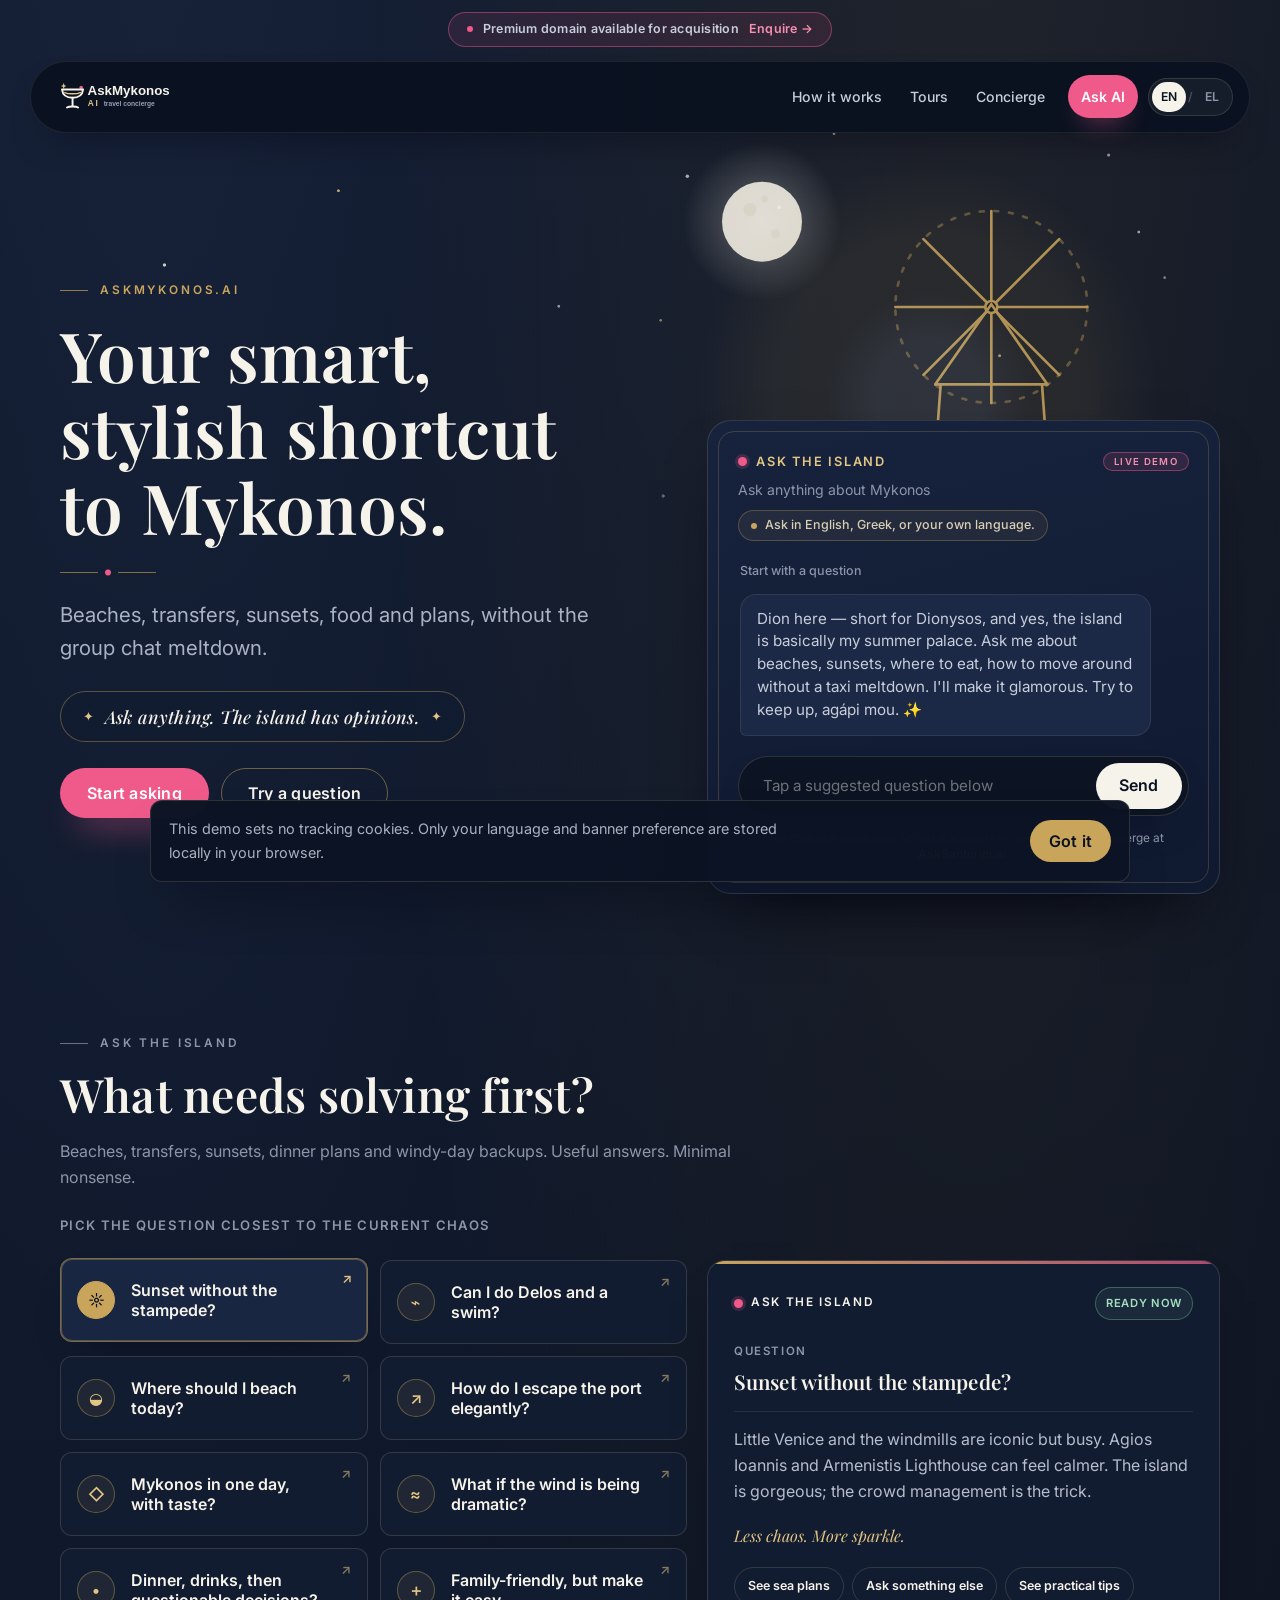
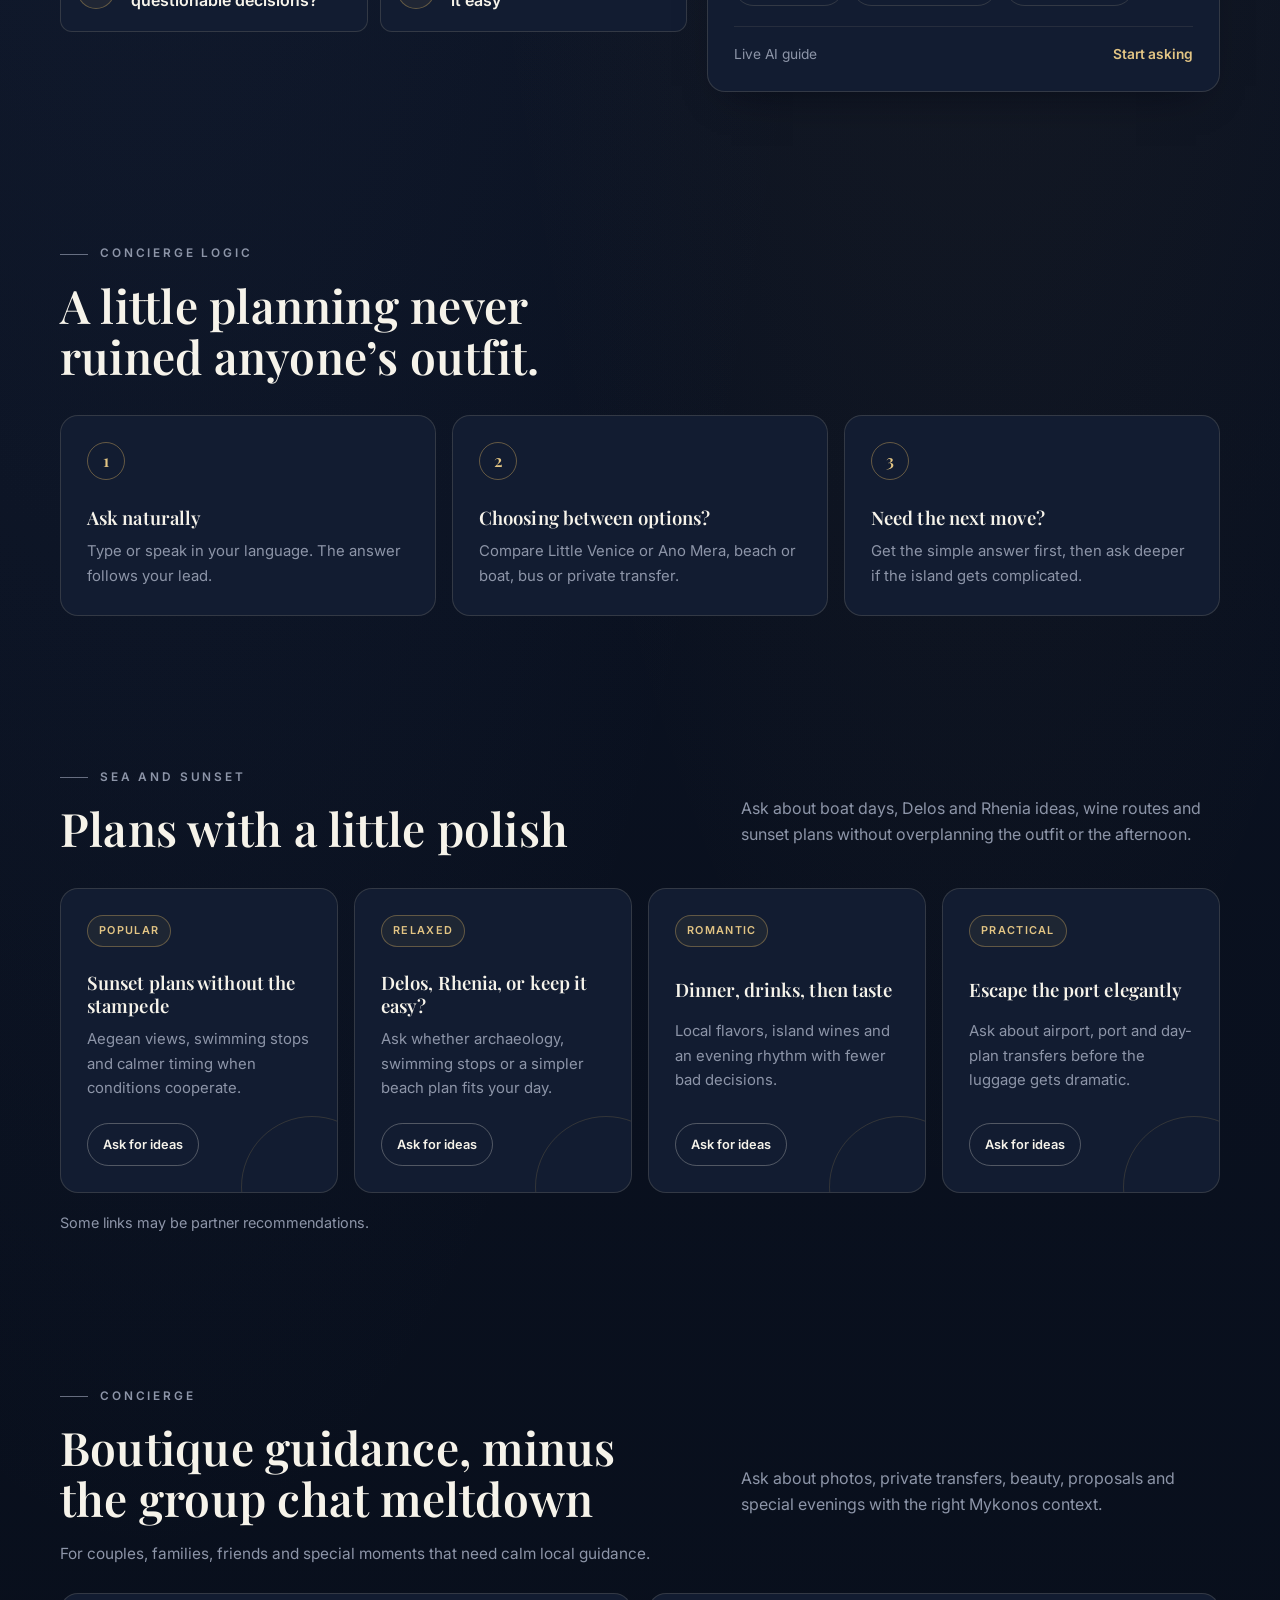
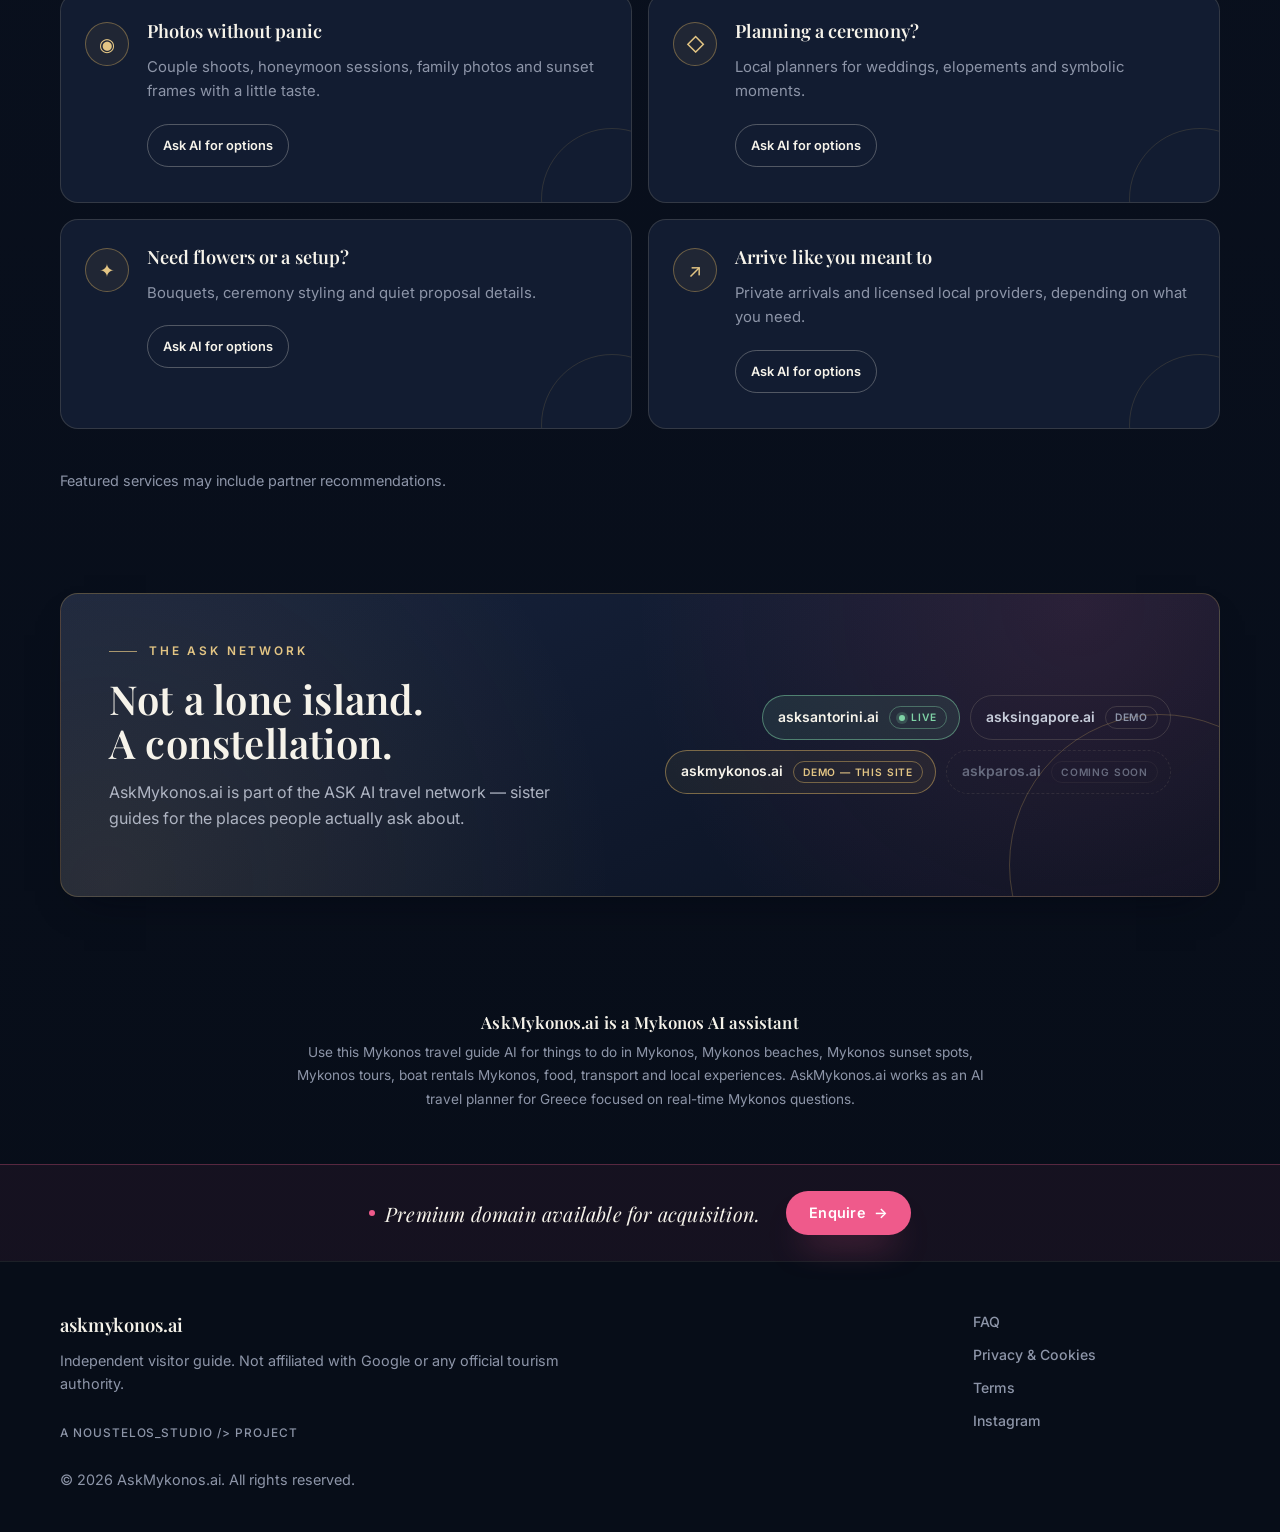
==== commit 6e085593: "SEO fixes: PNG og:image, visible about section, hreflang cleanup, privacy links - Render assets/soci" ====
--- a/index.html
+++ b/index.html
@@ -7,36 +7,42 @@
     <meta name="description" content="AskMykonos.ai is your smart, stylish shortcut to Mykonos: beaches, transfers, sunsets, food and plans without the group chat meltdown.">
     <meta name="robots" content="index, follow">
     <link rel="canonical" href="https://askmykonos.ai/">
-    <link rel="alternate" hreflang="en" href="https://askmykonos.ai/?lang=en">
-    <link rel="alternate" hreflang="el" href="https://askmykonos.ai/?lang=el">
-    <link rel="alternate" hreflang="x-default" href="https://askmykonos.ai/">
     <meta property="og:title" content="AskMykonos.ai – Smart, Stylish Mykonos Answers">
     <meta property="og:description" content="Beaches, transfers, sunsets, food and plans without the group chat meltdown. Ask anything. The island has opinions.">
     <meta property="og:url" content="https://askmykonos.ai/">
     <meta property="og:type" content="website">
     <meta property="og:site_name" content="Ask Mykonos AI">
     <meta property="og:locale" content="en_US">
-    <meta property="og:image" content="https://askmykonos.ai/assets/social/ask-mykonos-og.svg">
+    <meta property="og:locale:alternate" content="el_GR">
+    <meta property="og:image" content="https://askmykonos.ai/assets/social/ask-mykonos-og.png">
     <meta property="og:image:alt" content="Ask Mykonos AI logo on a light background">
     <meta property="og:image:width" content="1200">
     <meta property="og:image:height" content="630">
     <meta name="twitter:card" content="summary_large_image">
     <meta name="twitter:title" content="AskMykonos.ai – Smart, Stylish Mykonos Answers">
     <meta name="twitter:description" content="Your smart, stylish shortcut to Mykonos. Useful answers, minimal nonsense.">
-    <meta name="twitter:image" content="https://askmykonos.ai/assets/social/ask-mykonos-og.svg">
+    <meta name="twitter:image" content="https://askmykonos.ai/assets/social/ask-mykonos-og.png">
     <meta name="theme-color" content="#0A1120">
     <link rel="icon" href="assets/icons/favicon.svg" type="image/svg+xml">
     <link rel="preconnect" href="https://fonts.googleapis.com">
     <link rel="preconnect" href="https://fonts.gstatic.com" crossorigin>
     <link href="https://fonts.googleapis.com/css2?family=Inter:wght@400;500;600&family=Playfair+Display:ital,wght@0,500;0,600;0,700;1,500;1,600&display=swap" rel="stylesheet">
-    <link rel="stylesheet" href="styles.css?v=dion5">
+    <link rel="stylesheet" href="styles.css?v=dion6">
     <script type="application/ld+json">
       {
         "@context": "https://schema.org",
         "@graph": [
           {
+            "@type": "Organization",
+            "@id": "https://askmykonos.ai/#organization",
+            "name": "AskMykonos.ai",
+            "url": "https://askmykonos.ai/",
+            "logo": "https://askmykonos.ai/assets/brand/ask-mykonos-logo-night.svg"
+          },
+          {
             "@type": "WebSite",
             "@id": "https://askmykonos.ai/#website",
+            "publisher": { "@id": "https://askmykonos.ai/#organization" },
             "name": "AskMykonos.ai",
             "url": "https://askmykonos.ai/",
             "description": "AskMykonos.ai is a smart, stylish Mykonos assistant for travel questions about beaches, sunsets, transfers, food and local plans.",
@@ -361,9 +367,11 @@
       </section>
     </main>
 
-    <section class="seo-context" aria-label="AskMykonos.ai search context">
-      <h2>AskMykonos.ai is a Mykonos AI assistant</h2>
-      <p>Use this Mykonos travel guide AI for things to do in Mykonos, Mykonos beaches, Mykonos sunset spots, Mykonos tours, boat rentals Mykonos, food, transport and local experiences. AskMykonos.ai works as an AI travel planner for Greece focused on real-time Mykonos questions.</p>
+    <section class="seo-context" aria-label="About AskMykonos.ai">
+      <div class="seo-context-inner section-shell">
+        <h2 data-i18n="seoContextTitle">AskMykonos.ai is a Mykonos AI assistant</h2>
+        <p data-i18n="seoContextText">Use this Mykonos travel guide AI for things to do in Mykonos, Mykonos beaches, Mykonos sunset spots, Mykonos tours, boat rentals Mykonos, food, transport and local experiences. AskMykonos.ai works as an AI travel planner for Greece focused on real-time Mykonos questions.</p>
+      </div>
     </section>
 
     <div class="acquisition-strip">
@@ -418,6 +426,6 @@
       </div>
     </dialog>
 
-    <script src="script.js?v=dion5" defer></script>
+    <script src="script.js?v=dion6" defer></script>
   </body>
 </html>
--- a/styles.css
+++ b/styles.css
@@ -197,16 +197,25 @@
 }
 
 .seo-context {
-  position: absolute;
-  width: 1px;
-  height: 1px;
-  margin: -1px;
-  padding: 0;
-  border: 0;
-  overflow: hidden;
-  clip: rect(0 0 0 0);
-  clip-path: inset(50%);
-  white-space: nowrap;
+  padding: 40px 16px;
+}
+
+.seo-context-inner {
+  max-width: 720px;
+  margin: 0 auto;
+  text-align: center;
+}
+
+.seo-context h2 {
+  font-size: 1.05rem;
+  color: var(--whitewash);
+  margin-bottom: 10px;
+}
+
+.seo-context p {
+  font-size: 0.85rem;
+  line-height: 1.7;
+  color: var(--muted);
 }
 
 /* --------------------------------------------------------------------------
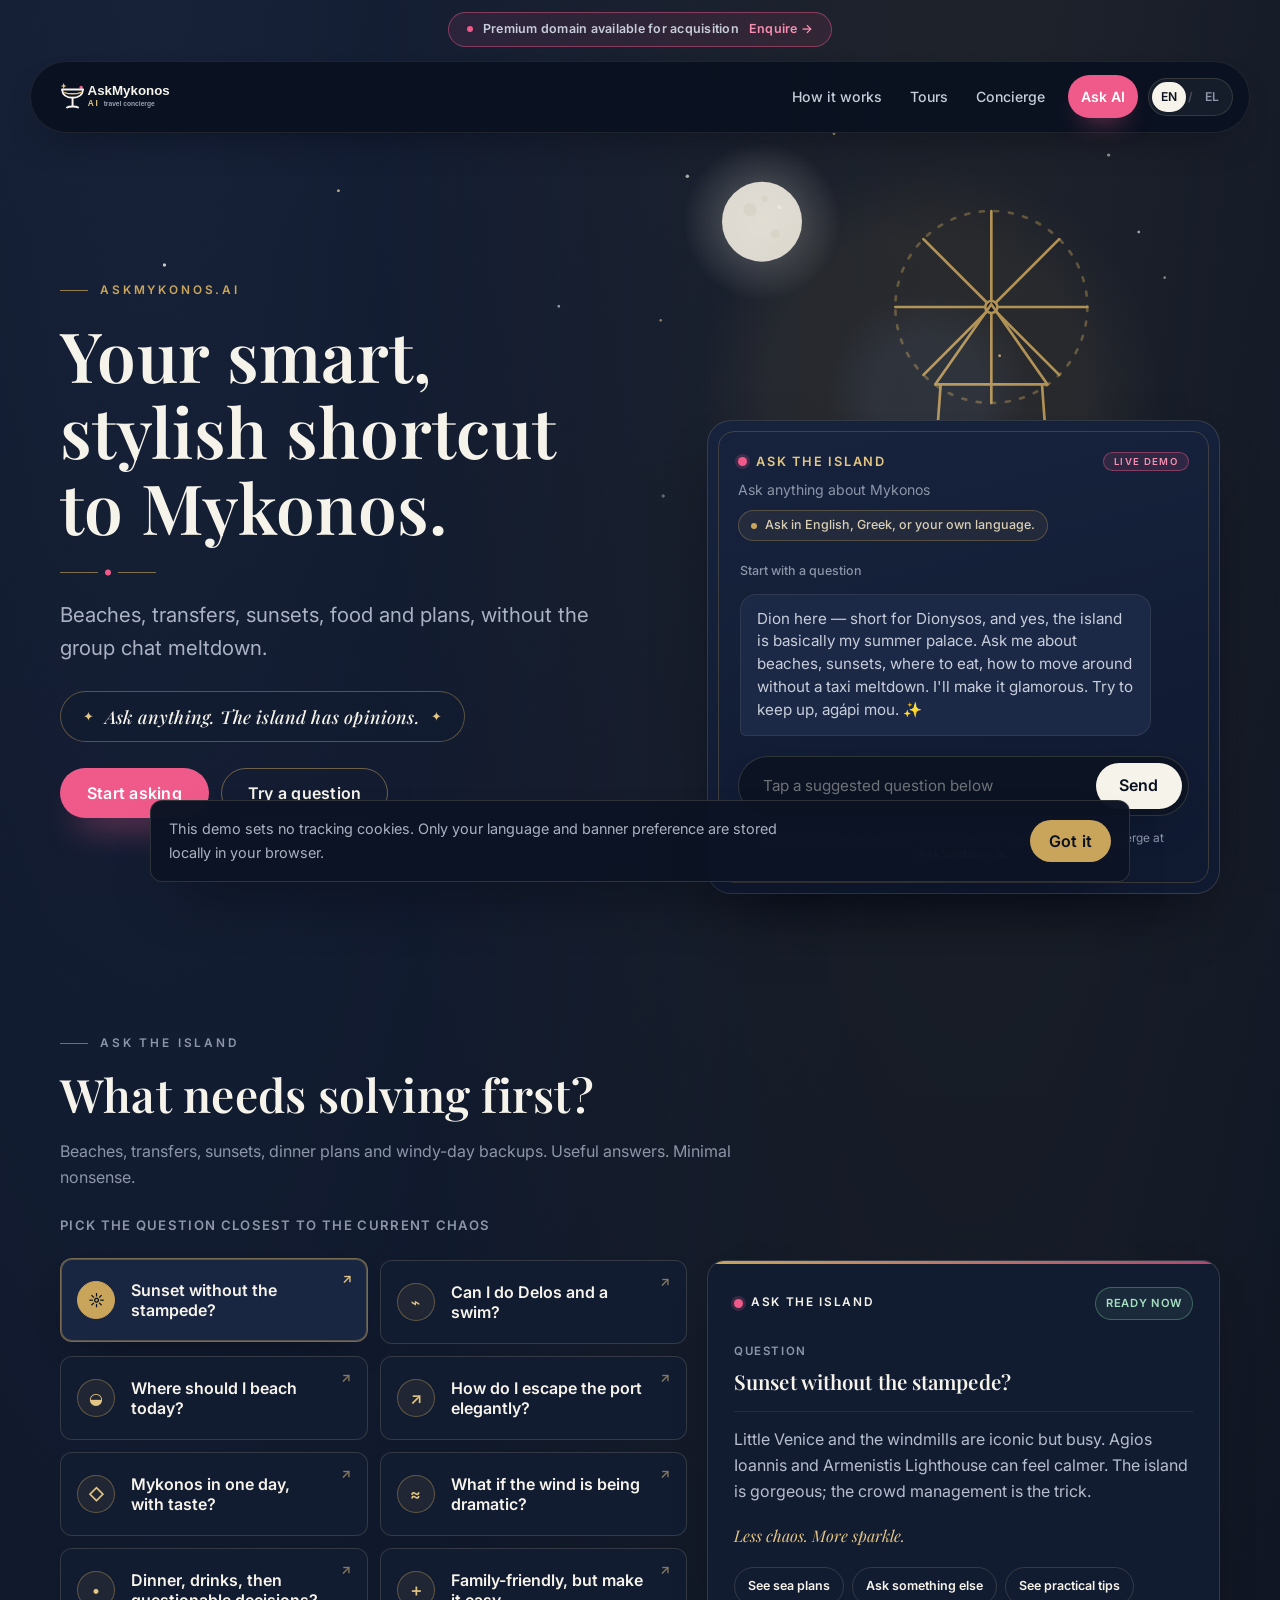
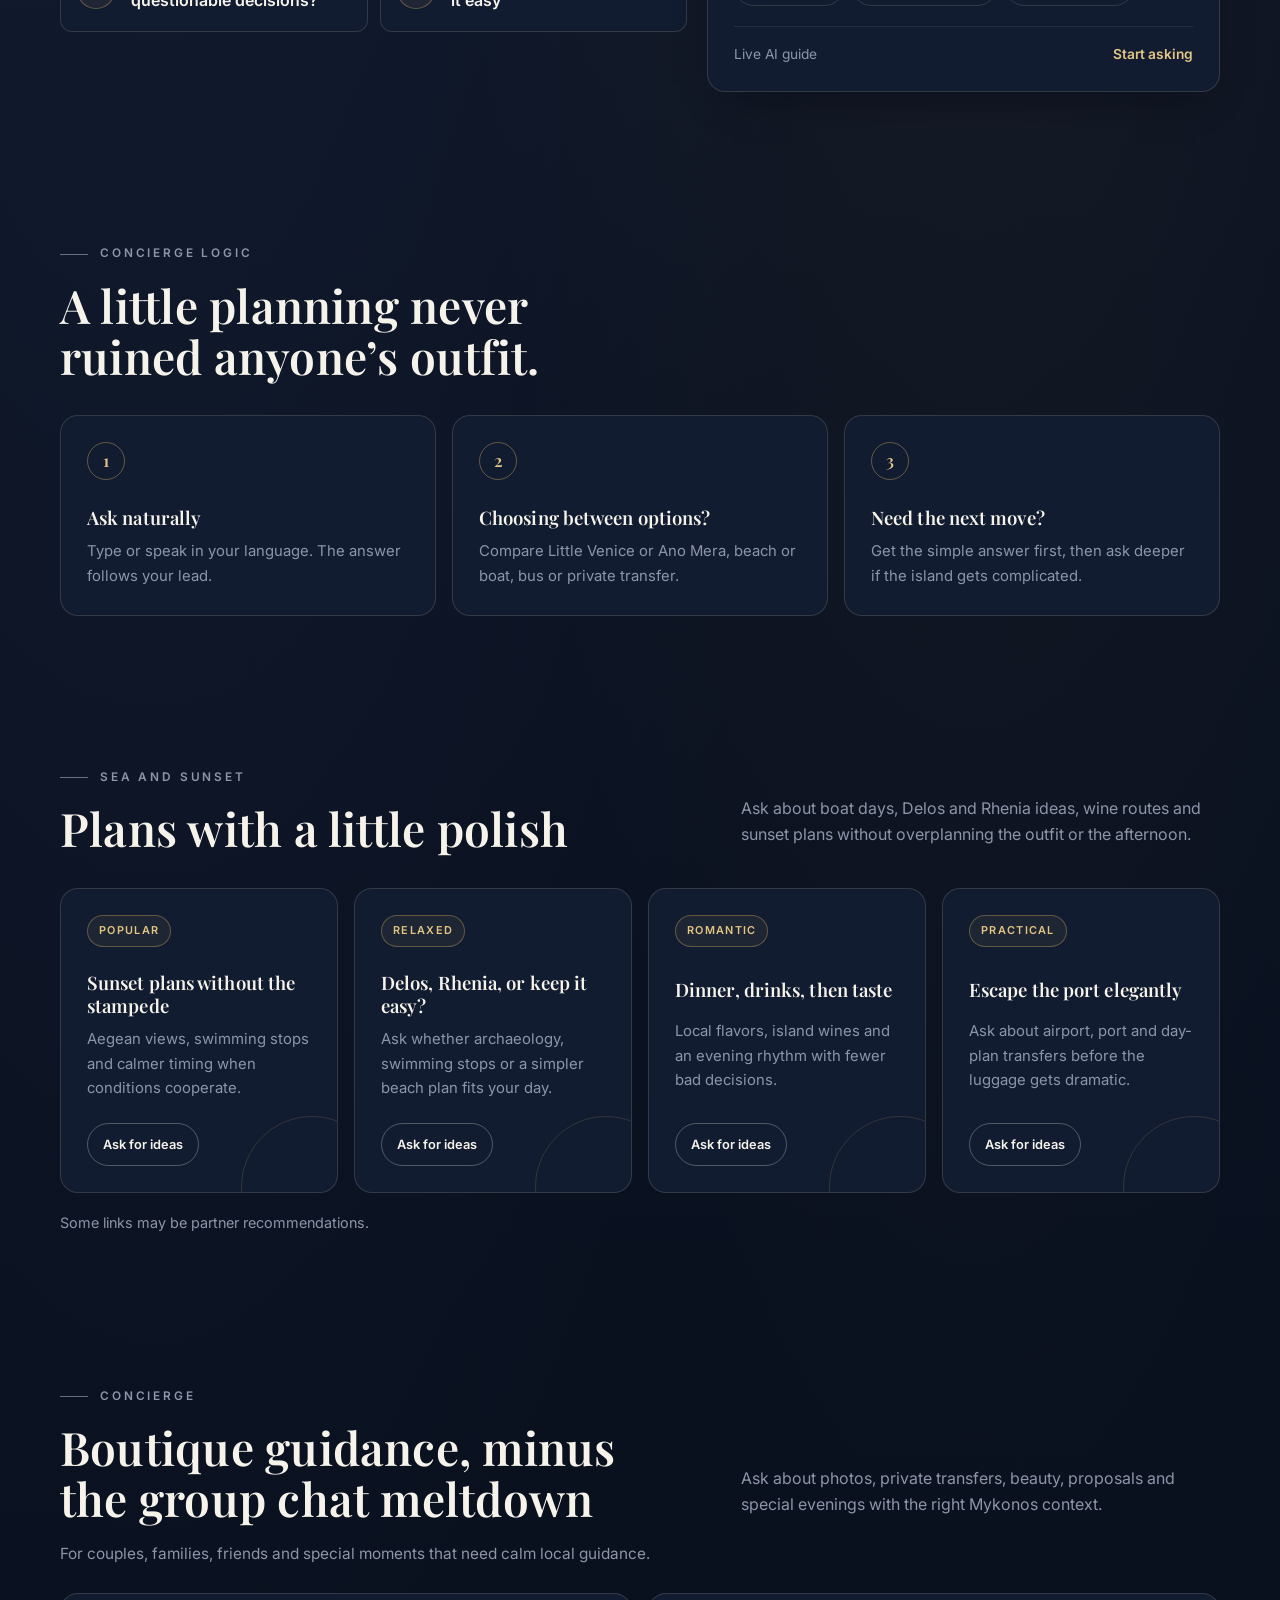
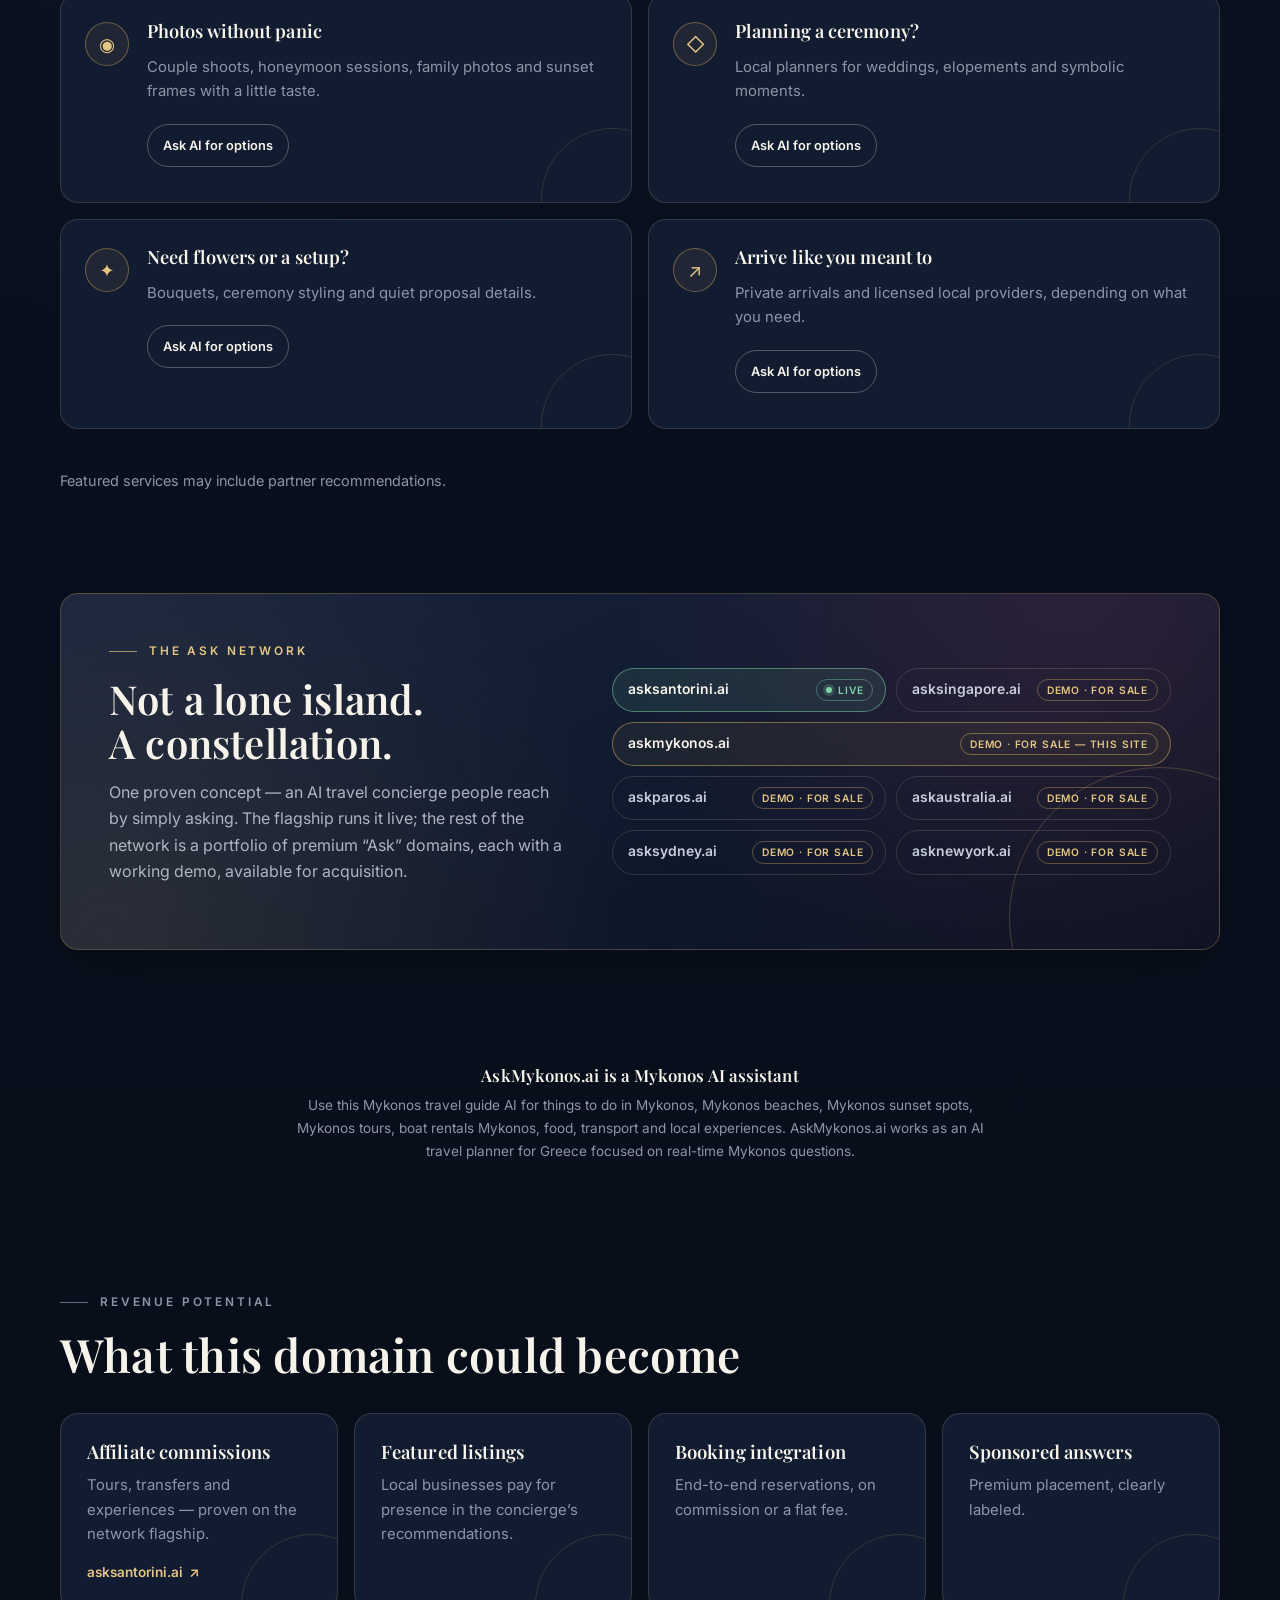
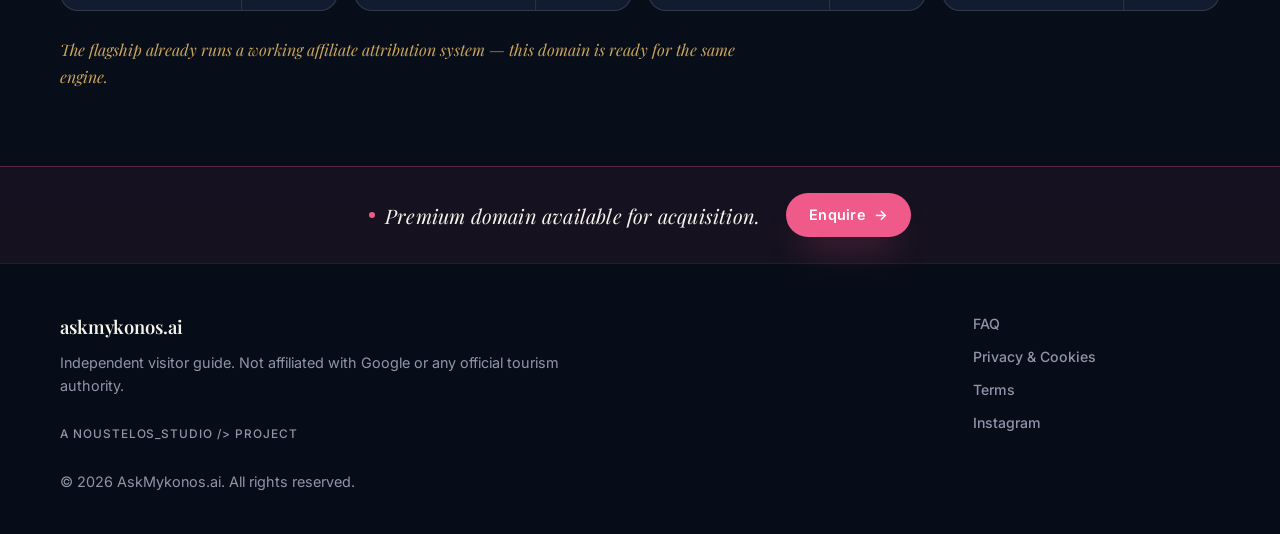
==== commit b36a8925: "Revenue potential section + honest 7-domain ASK network panel - New #revenue section (4 bilingual ca" ====
--- a/index.html
+++ b/index.html
@@ -27,7 +27,7 @@
     <link rel="preconnect" href="https://fonts.googleapis.com">
     <link rel="preconnect" href="https://fonts.gstatic.com" crossorigin>
     <link href="https://fonts.googleapis.com/css2?family=Inter:wght@400;500;600&family=Playfair+Display:ital,wght@0,500;0,600;0,700;1,500;1,600&display=swap" rel="stylesheet">
-    <link rel="stylesheet" href="styles.css?v=dion6">
+    <link rel="stylesheet" href="styles.css?v=dion7">
     <script type="application/ld+json">
       {
         "@context": "https://schema.org",
@@ -355,13 +355,16 @@
           <div class="network-copy">
             <p class="eyebrow" data-i18n="networkEyebrow">The ASK Network</p>
             <h2 data-i18n="networkTitle">Not a lone island. A constellation.</h2>
-            <p data-i18n="networkText">AskMykonos.ai is part of the ASK AI travel network — sister guides for the places people actually ask about.</p>
+            <p data-i18n="networkText">One proven concept — an AI travel concierge people reach by simply asking. The flagship runs it live; the rest of the network is a portfolio of premium “Ask” domains, each with a working demo, available for acquisition.</p>
           </div>
           <div class="network-destinations">
             <a class="network-destination is-live" href="https://asksantorini.ai" target="_blank" rel="noopener noreferrer">asksantorini.ai <span class="network-badge">Live</span></a>
-            <a class="network-destination is-demo" href="https://asksingapore.ai" target="_blank" rel="noopener noreferrer">asksingapore.ai <span class="network-badge">Demo</span></a>
-            <span class="network-destination is-demo is-here">askmykonos.ai <span class="network-badge" data-i18n="networkThisSite">Demo — this site</span></span>
-            <span class="network-destination is-soon">askparos.ai <span class="network-badge">Coming soon</span></span>
+            <a class="network-destination is-demo" href="https://asksingapore.ai" target="_blank" rel="noopener noreferrer">asksingapore.ai <span class="network-badge" data-i18n="networkForSale">Demo · For sale</span></a>
+            <span class="network-destination is-demo is-here">askmykonos.ai <span class="network-badge" data-i18n="networkThisSite">Demo · For sale — this site</span></span>
+            <a class="network-destination is-demo" href="https://askparos.ai" target="_blank" rel="noopener noreferrer">askparos.ai <span class="network-badge" data-i18n="networkForSale">Demo · For sale</span></a>
+            <a class="network-destination is-demo" href="https://askaustralia.ai" target="_blank" rel="noopener noreferrer">askaustralia.ai <span class="network-badge" data-i18n="networkForSale">Demo · For sale</span></a>
+            <a class="network-destination is-demo" href="https://asksydney.ai" target="_blank" rel="noopener noreferrer">asksydney.ai <span class="network-badge" data-i18n="networkForSale">Demo · For sale</span></a>
+            <a class="network-destination is-demo" href="https://asknewyork.ai" target="_blank" rel="noopener noreferrer">asknewyork.ai <span class="network-badge" data-i18n="networkForSale">Demo · For sale</span></a>
           </div>
         </div>
       </section>
@@ -372,6 +375,33 @@
         <h2 data-i18n="seoContextTitle">AskMykonos.ai is a Mykonos AI assistant</h2>
         <p data-i18n="seoContextText">Use this Mykonos travel guide AI for things to do in Mykonos, Mykonos beaches, Mykonos sunset spots, Mykonos tours, boat rentals Mykonos, food, transport and local experiences. AskMykonos.ai works as an AI travel planner for Greece focused on real-time Mykonos questions.</p>
       </div>
+    </section>
+
+    <section class="revenue-section section-shell" id="revenue">
+      <div class="section-heading">
+        <p class="eyebrow" data-i18n="revenueEyebrow">Revenue Potential</p>
+        <h2 data-i18n="revenueTitle">What this domain could become</h2>
+      </div>
+      <div class="revenue-grid">
+        <article class="revenue-card">
+          <h3 data-i18n="revenueAffiliateTitle">Affiliate commissions</h3>
+          <p data-i18n="revenueAffiliateText">Tours, transfers and experiences — proven on the network flagship.</p>
+          <a class="revenue-proof" href="https://asksantorini.ai" target="_blank" rel="noopener noreferrer">asksantorini.ai <span aria-hidden="true">↗</span></a>
+        </article>
+        <article class="revenue-card">
+          <h3 data-i18n="revenueListingsTitle">Featured listings</h3>
+          <p data-i18n="revenueListingsText">Local businesses pay for presence in the concierge’s recommendations.</p>
+        </article>
+        <article class="revenue-card">
+          <h3 data-i18n="revenueBookingTitle">Booking integration</h3>
+          <p data-i18n="revenueBookingText">End-to-end reservations, on commission or a flat fee.</p>
+        </article>
+        <article class="revenue-card">
+          <h3 data-i18n="revenueSponsoredTitle">Sponsored answers</h3>
+          <p data-i18n="revenueSponsoredText">Premium placement, clearly labeled.</p>
+        </article>
+      </div>
+      <p class="revenue-note" data-i18n="revenueNote">The flagship already runs a working affiliate attribution system — this domain is ready for the same engine.</p>
     </section>
 
     <div class="acquisition-strip">
@@ -426,6 +456,6 @@
       </div>
     </dialog>
 
-    <script src="script.js?v=dion6" defer></script>
+    <script src="script.js?v=dion7" defer></script>
   </body>
 </html>
--- a/styles.css
+++ b/styles.css
@@ -905,7 +905,8 @@
 .tours-section,
 .concierge-section,
 .partners-section,
-.network-section {
+.network-section,
+.revenue-section {
   padding: 76px 0;
 }
 
@@ -1524,16 +1525,17 @@
 }
 
 .network-destinations {
-  display: flex;
-  flex-wrap: wrap;
+  display: grid;
+  grid-template-columns: repeat(2, minmax(0, 1fr));
   gap: 10px;
-  justify-content: flex-end;
 }
 
 .network-destination {
   display: inline-flex;
   align-items: center;
+  justify-content: space-between;
   gap: 10px;
+  min-width: 0;
   min-height: 42px;
   padding: 10px 12px 10px 15px;
   border: 1px solid var(--line);
@@ -1596,11 +1598,12 @@
 }
 
 .network-destination.is-demo .network-badge {
-  border-color: var(--line);
-  color: var(--muted);
+  border-color: rgba(201, 165, 92, 0.4);
+  color: var(--gold-bright);
 }
 
 .network-destination.is-here {
+  grid-column: 1 / -1;
   border-color: rgba(201, 165, 92, 0.55);
   background: rgba(201, 165, 92, 0.07);
   color: var(--whitewash);
@@ -1611,15 +1614,71 @@
   color: var(--gold-bright);
 }
 
-.network-destination.is-soon {
+/* --------------------------------------------------------------------------
+   Revenue potential (pre-acquisition strip)
+   -------------------------------------------------------------------------- */
+
+.revenue-grid {
+  display: grid;
+  grid-template-columns: repeat(4, minmax(0, 1fr));
+  gap: 16px;
+}
+
+.revenue-card {
+  position: relative;
+  overflow: hidden;
+  min-width: 0;
+  padding: 26px;
+  border: 1px solid var(--line);
+  border-radius: var(--radius);
+  background: var(--card);
+}
+
+.revenue-card::before {
+  content: "";
+  position: absolute;
+  right: -46px;
+  bottom: -66px;
+  width: 140px;
+  height: 140px;
+  border: 1px solid rgba(201, 165, 92, 0.18);
+  border-radius: 50%;
+  pointer-events: none;
+}
+
+.revenue-card h3 {
+  margin-bottom: 10px;
+  font-size: 1.16rem;
+}
+
+.revenue-card p {
+  margin-bottom: 0;
   color: var(--muted);
-  border-style: dashed;
-  opacity: 0.65;
-}
-
-.network-destination.is-soon .network-badge {
-  border-color: var(--line-soft);
-  color: var(--muted);
+  font-size: 0.93rem;
+}
+
+.revenue-proof {
+  position: relative;
+  display: inline-flex;
+  align-items: center;
+  gap: 6px;
+  margin-top: 14px;
+  color: var(--gold-bright);
+  font-size: 0.85rem;
+  font-weight: 600;
+  transition: color 160ms ease;
+}
+
+.revenue-proof:hover {
+  color: var(--whitewash);
+}
+
+.revenue-note {
+  max-width: 720px;
+  margin: 26px 0 0;
+  color: var(--gold);
+  font-family: var(--serif);
+  font-style: italic;
 }
 
 /* --------------------------------------------------------------------------
@@ -2193,7 +2252,8 @@
 
   .question-grid,
   .tour-grid,
-  .concierge-grid {
+  .concierge-grid,
+  .revenue-grid {
     grid-template-columns: repeat(2, minmax(0, 1fr));
   }
 
@@ -2329,7 +2389,8 @@
   .tours-section,
   .concierge-section,
   .partners-section,
-  .network-section {
+  .network-section,
+  .revenue-section {
     padding: 48px 0;
   }
 
@@ -2378,6 +2439,7 @@
   .step-card,
   .tour-card,
   .concierge-card,
+  .revenue-card,
   .partners-panel,
   .network-panel {
     border-radius: 16px;
@@ -2387,7 +2449,8 @@
   .question-grid,
   .steps-grid,
   .tour-grid,
-  .concierge-grid {
+  .concierge-grid,
+  .revenue-grid {
     grid-template-columns: 1fr;
     gap: 12px;
   }
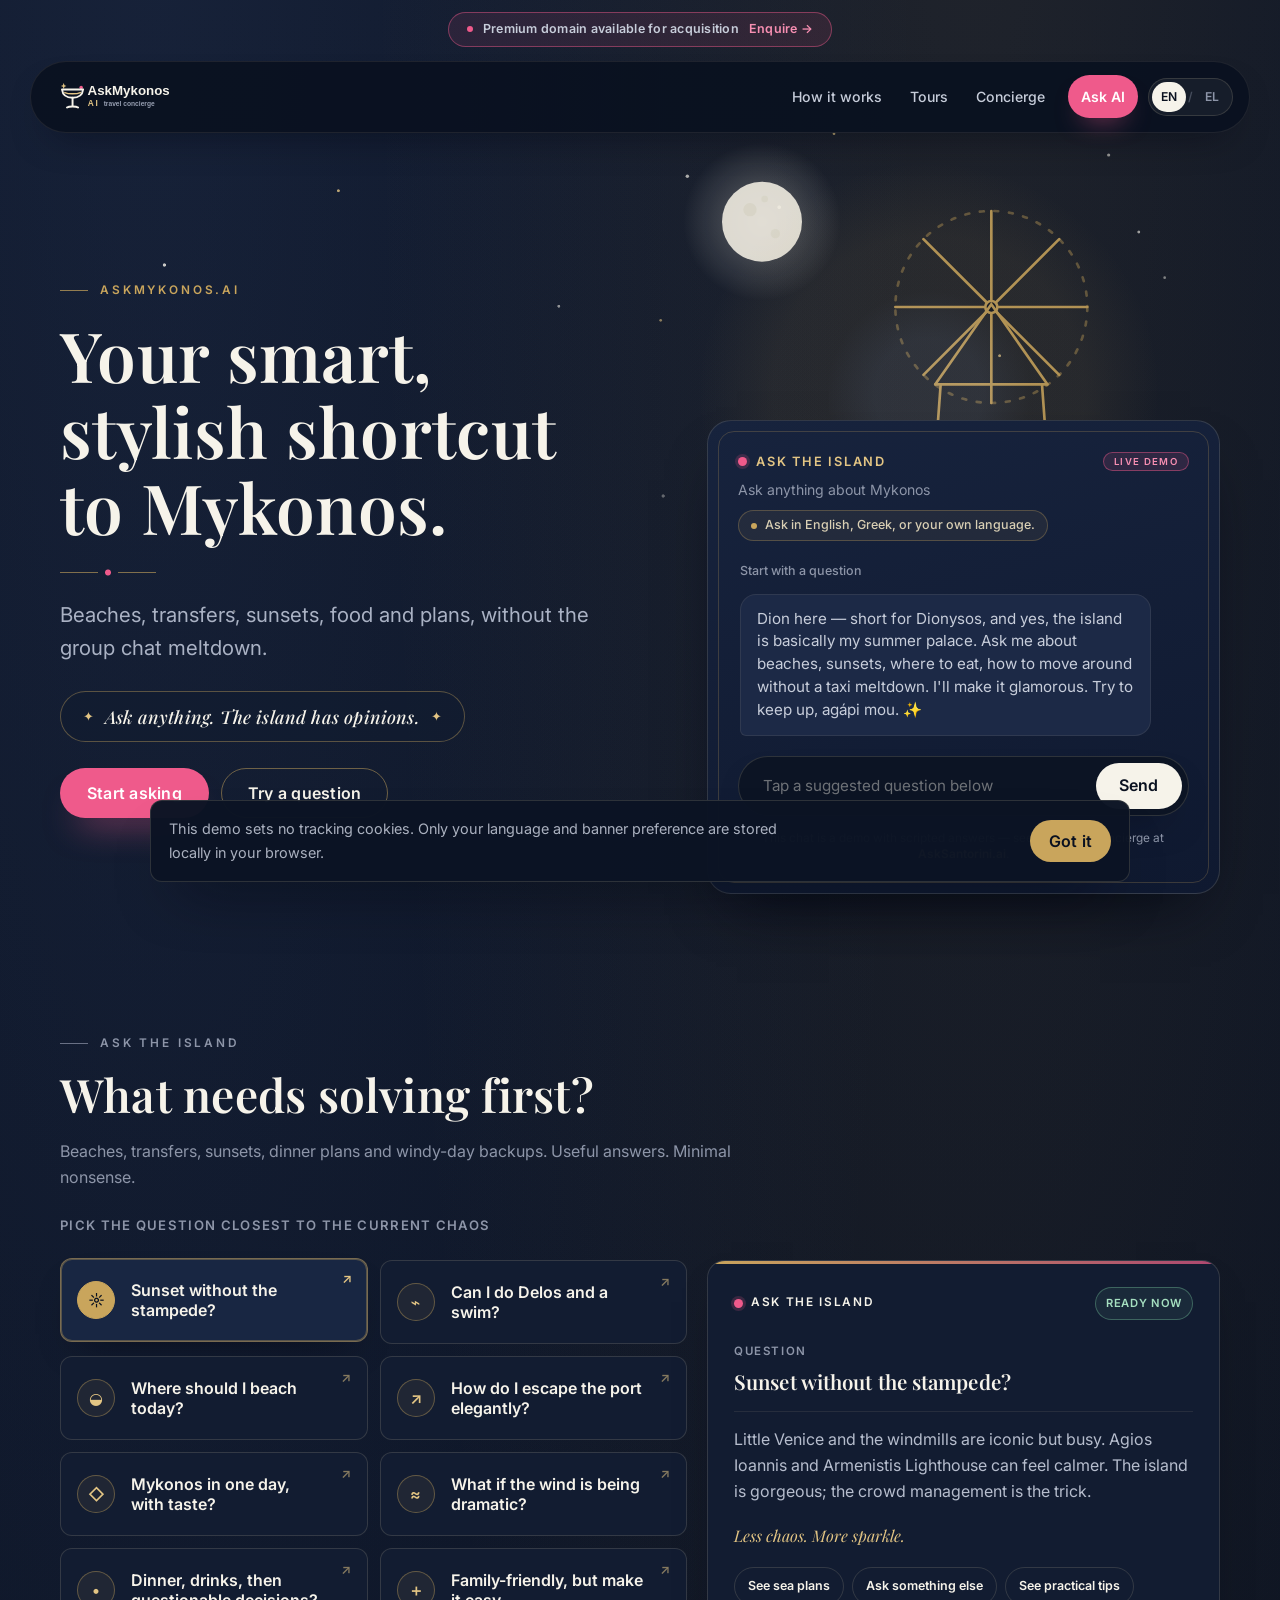
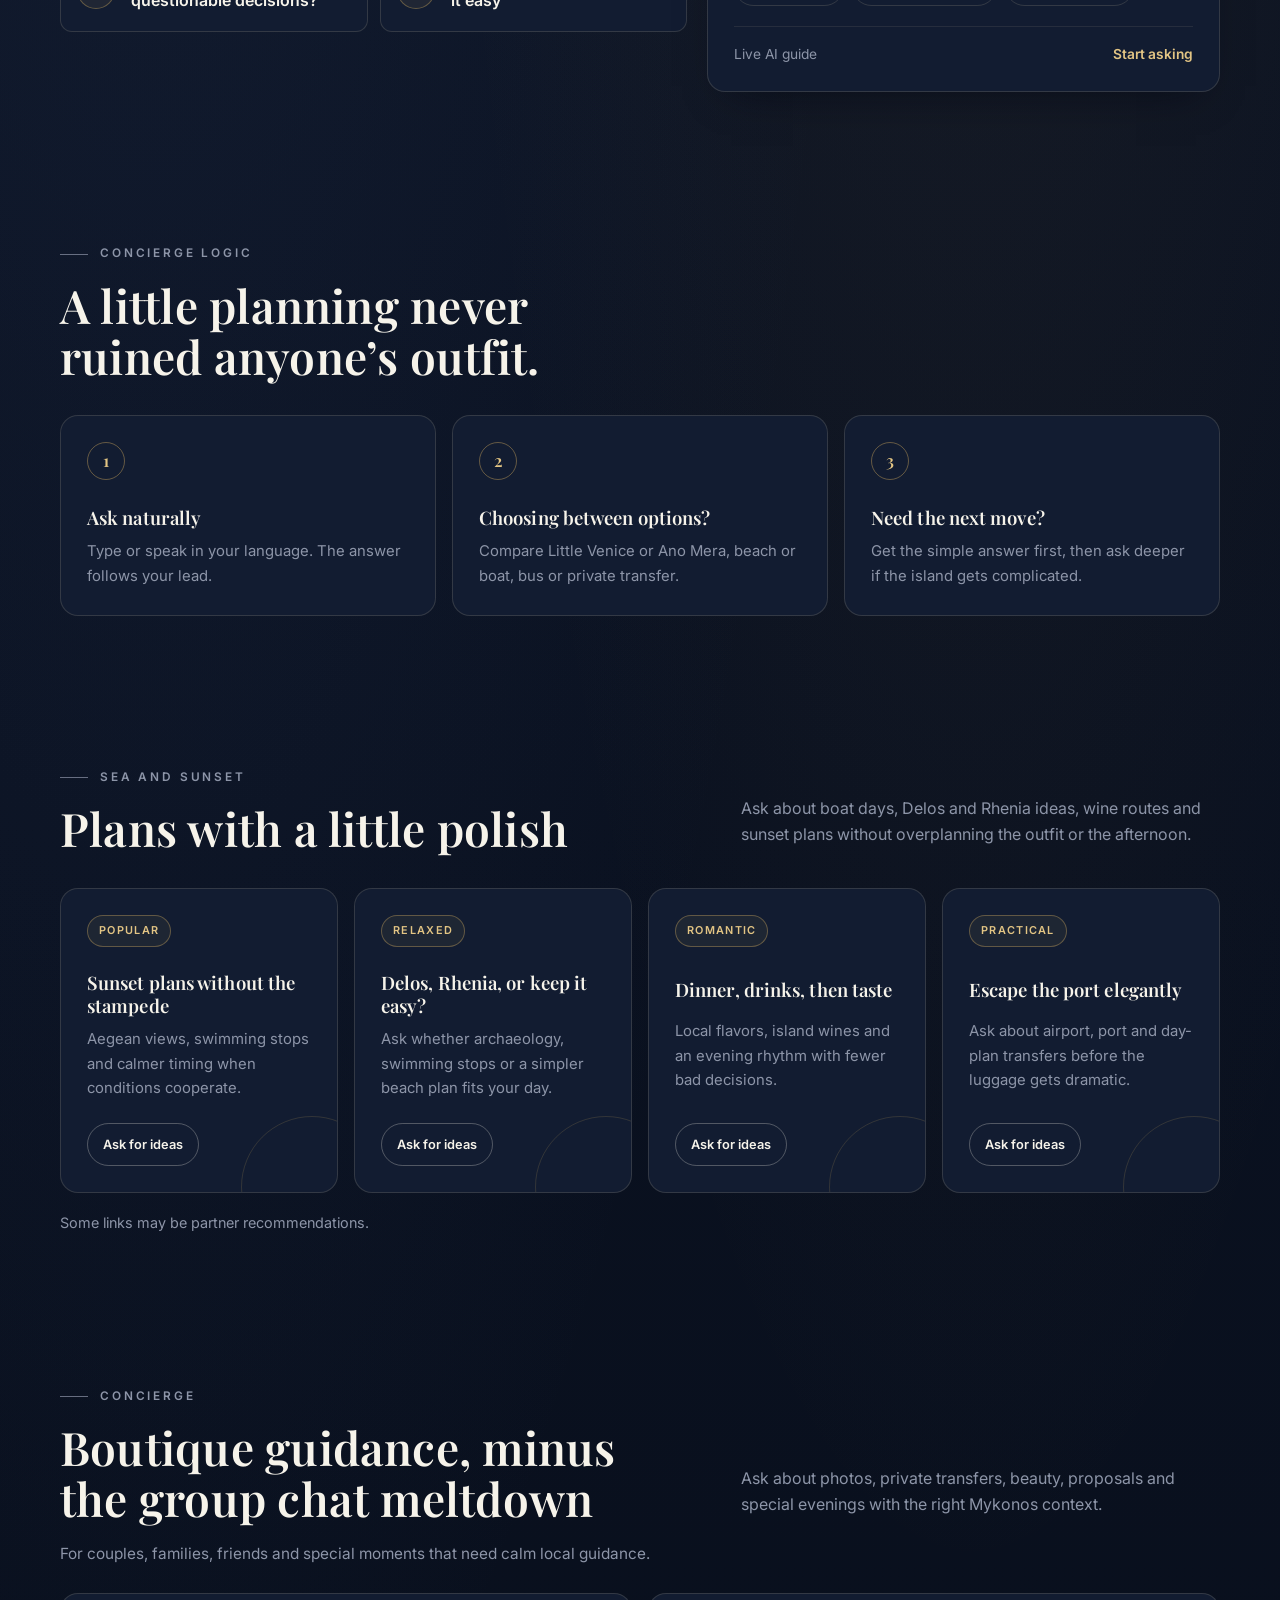
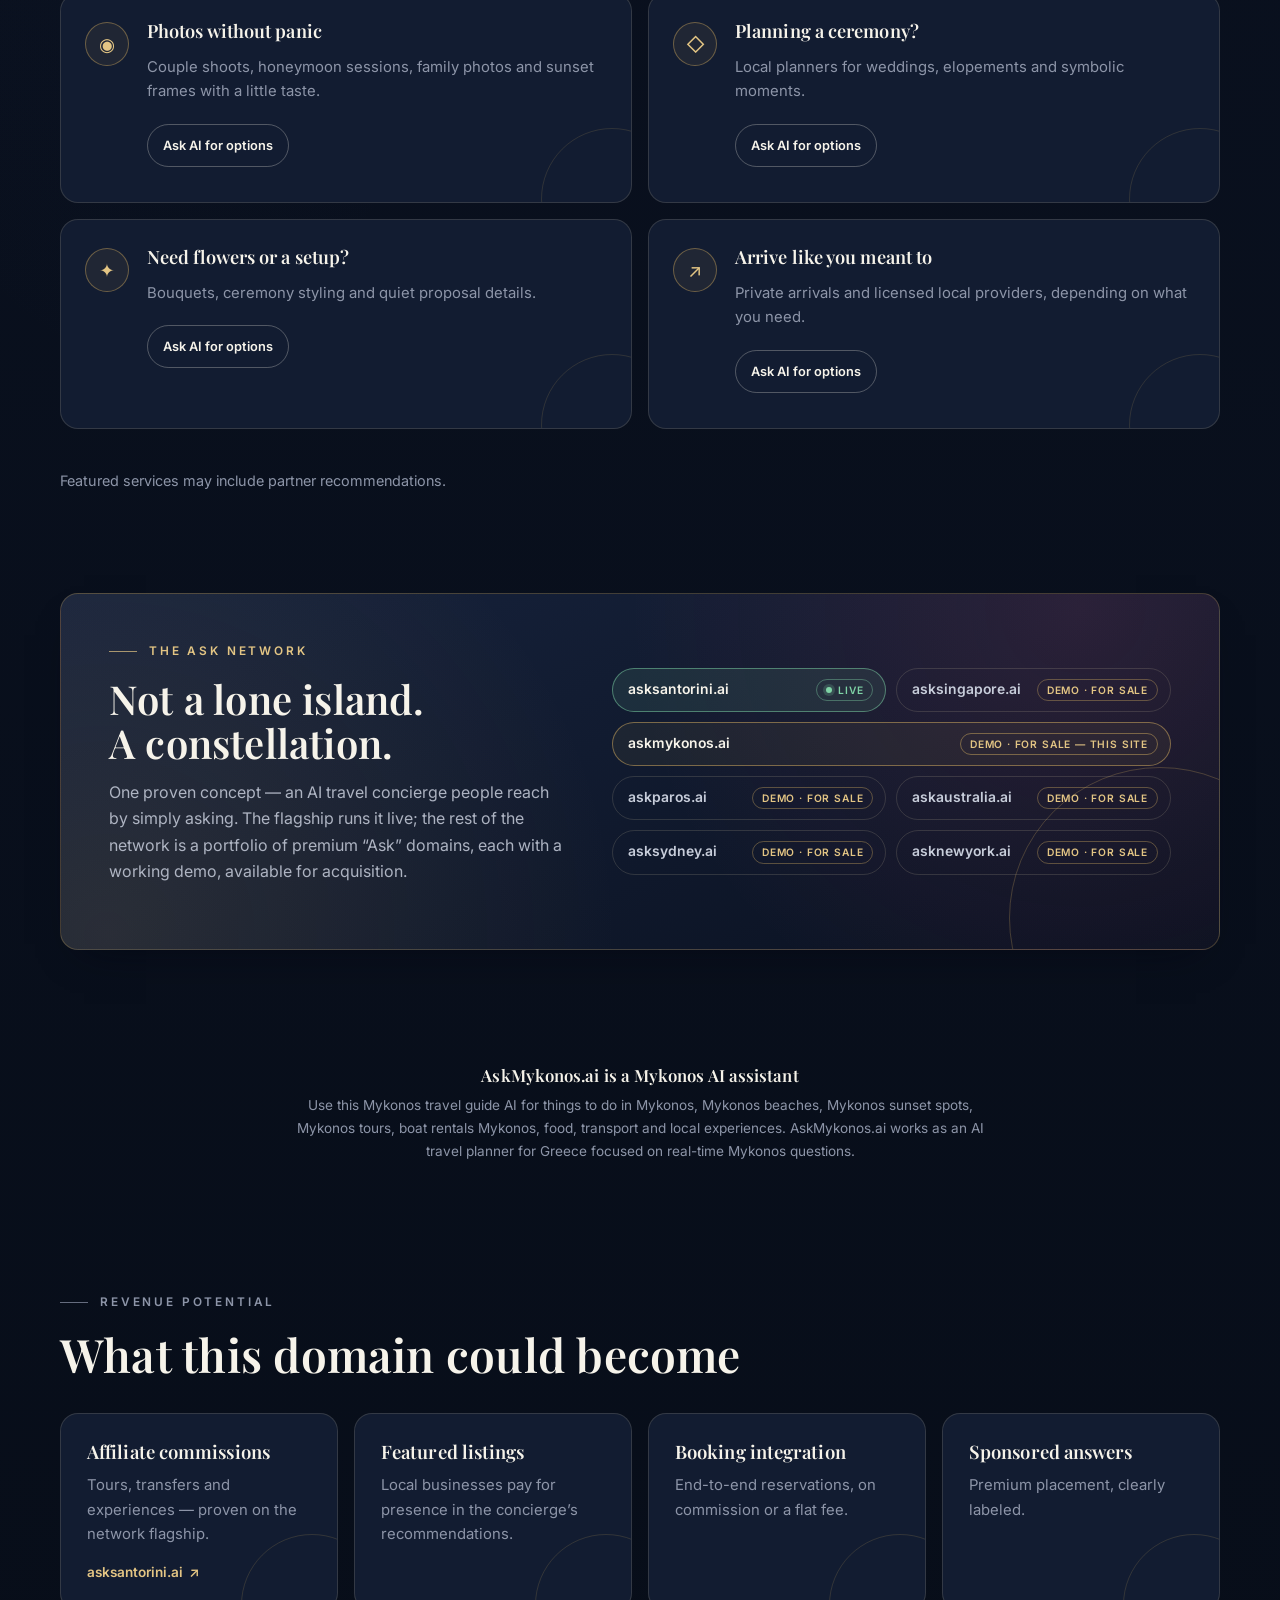
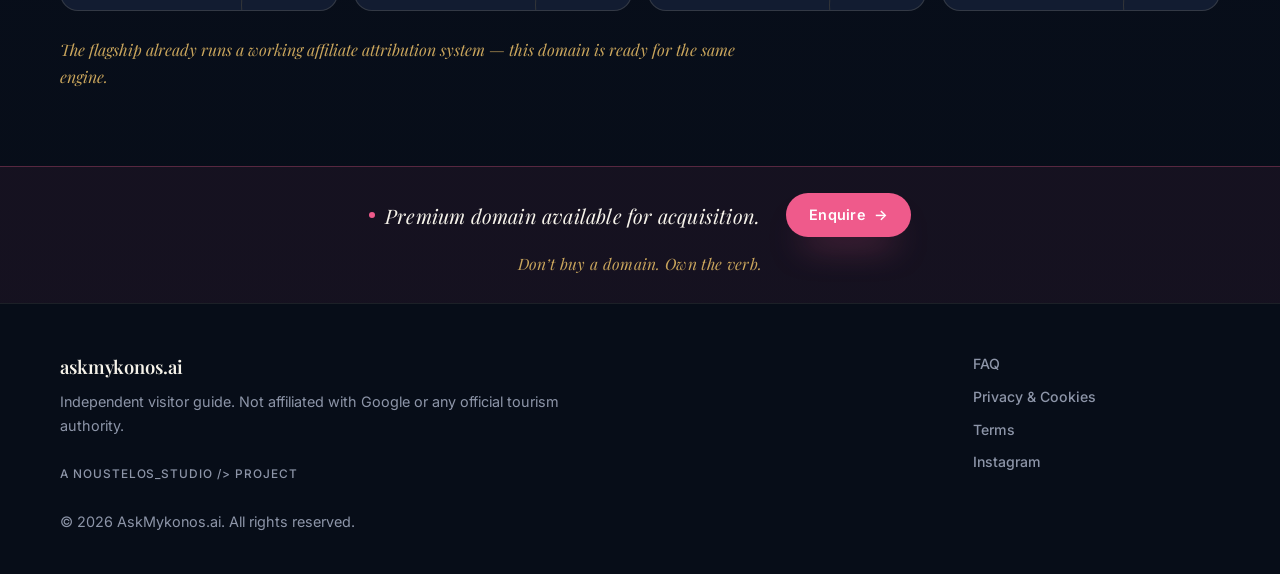
==== commit 6c60e106: "feat: acquisition slogan — Don't buy a domain. Own the verb. Co-Authored-By: Claude Fable 5 <noreply" ====
--- a/index.html
+++ b/index.html
@@ -27,7 +27,7 @@
     <link rel="preconnect" href="https://fonts.googleapis.com">
     <link rel="preconnect" href="https://fonts.gstatic.com" crossorigin>
     <link href="https://fonts.googleapis.com/css2?family=Inter:wght@400;500;600&family=Playfair+Display:ital,wght@0,500;0,600;0,700;1,500;1,600&display=swap" rel="stylesheet">
-    <link rel="stylesheet" href="styles.css?v=dion7">
+    <link rel="stylesheet" href="styles.css?v=dion8">
     <script type="application/ld+json">
       {
         "@context": "https://schema.org",
@@ -408,6 +408,7 @@
       <div class="acquisition-strip-inner section-shell">
         <p><span class="acquisition-dot" aria-hidden="true"></span> Premium domain available for acquisition.</p>
         <a class="button button-primary" href="mailto:info@asksantorini.ai?subject=AskMykonos.ai%20Domain%20Acquisition">Enquire <span aria-hidden="true">&rarr;</span></a>
+        <p class="acquisition-slogan">Don&rsquo;t buy a domain. Own the verb.</p>
       </div>
     </div>
 
@@ -456,6 +457,6 @@
       </div>
     </dialog>
 
-    <script src="script.js?v=dion7" defer></script>
+    <script src="script.js?v=dion8" defer></script>
   </body>
 </html>
--- a/styles.css
+++ b/styles.css
@@ -1712,6 +1712,18 @@
   text-align: center;
 }
 
+.acquisition-strip .acquisition-slogan {
+  display: block;
+  flex-basis: 100%;
+  margin: 0;
+  color: var(--gold);
+  font-family: var(--serif);
+  font-size: 0.98rem;
+  font-style: italic;
+  letter-spacing: 0.02em;
+  text-align: center;
+}
+
 .acquisition-strip .button {
   gap: 8px;
   min-height: 44px;
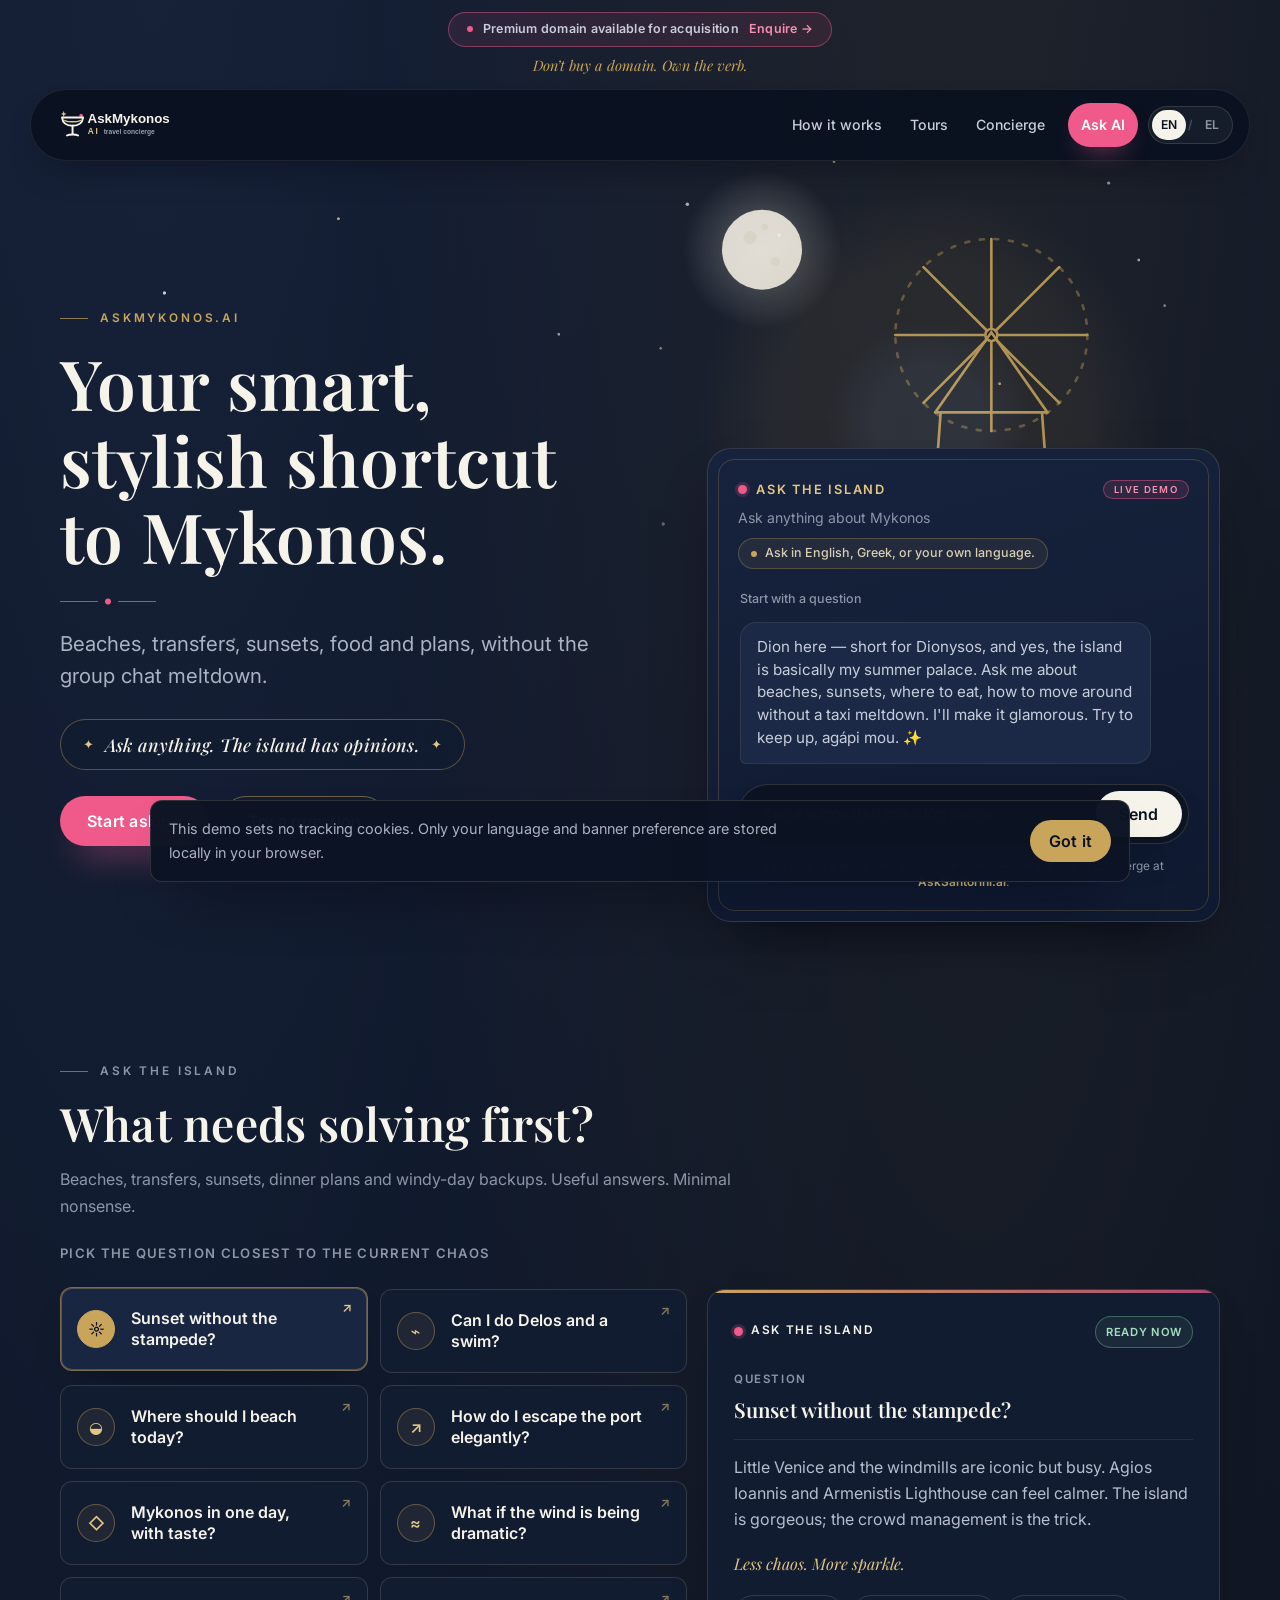
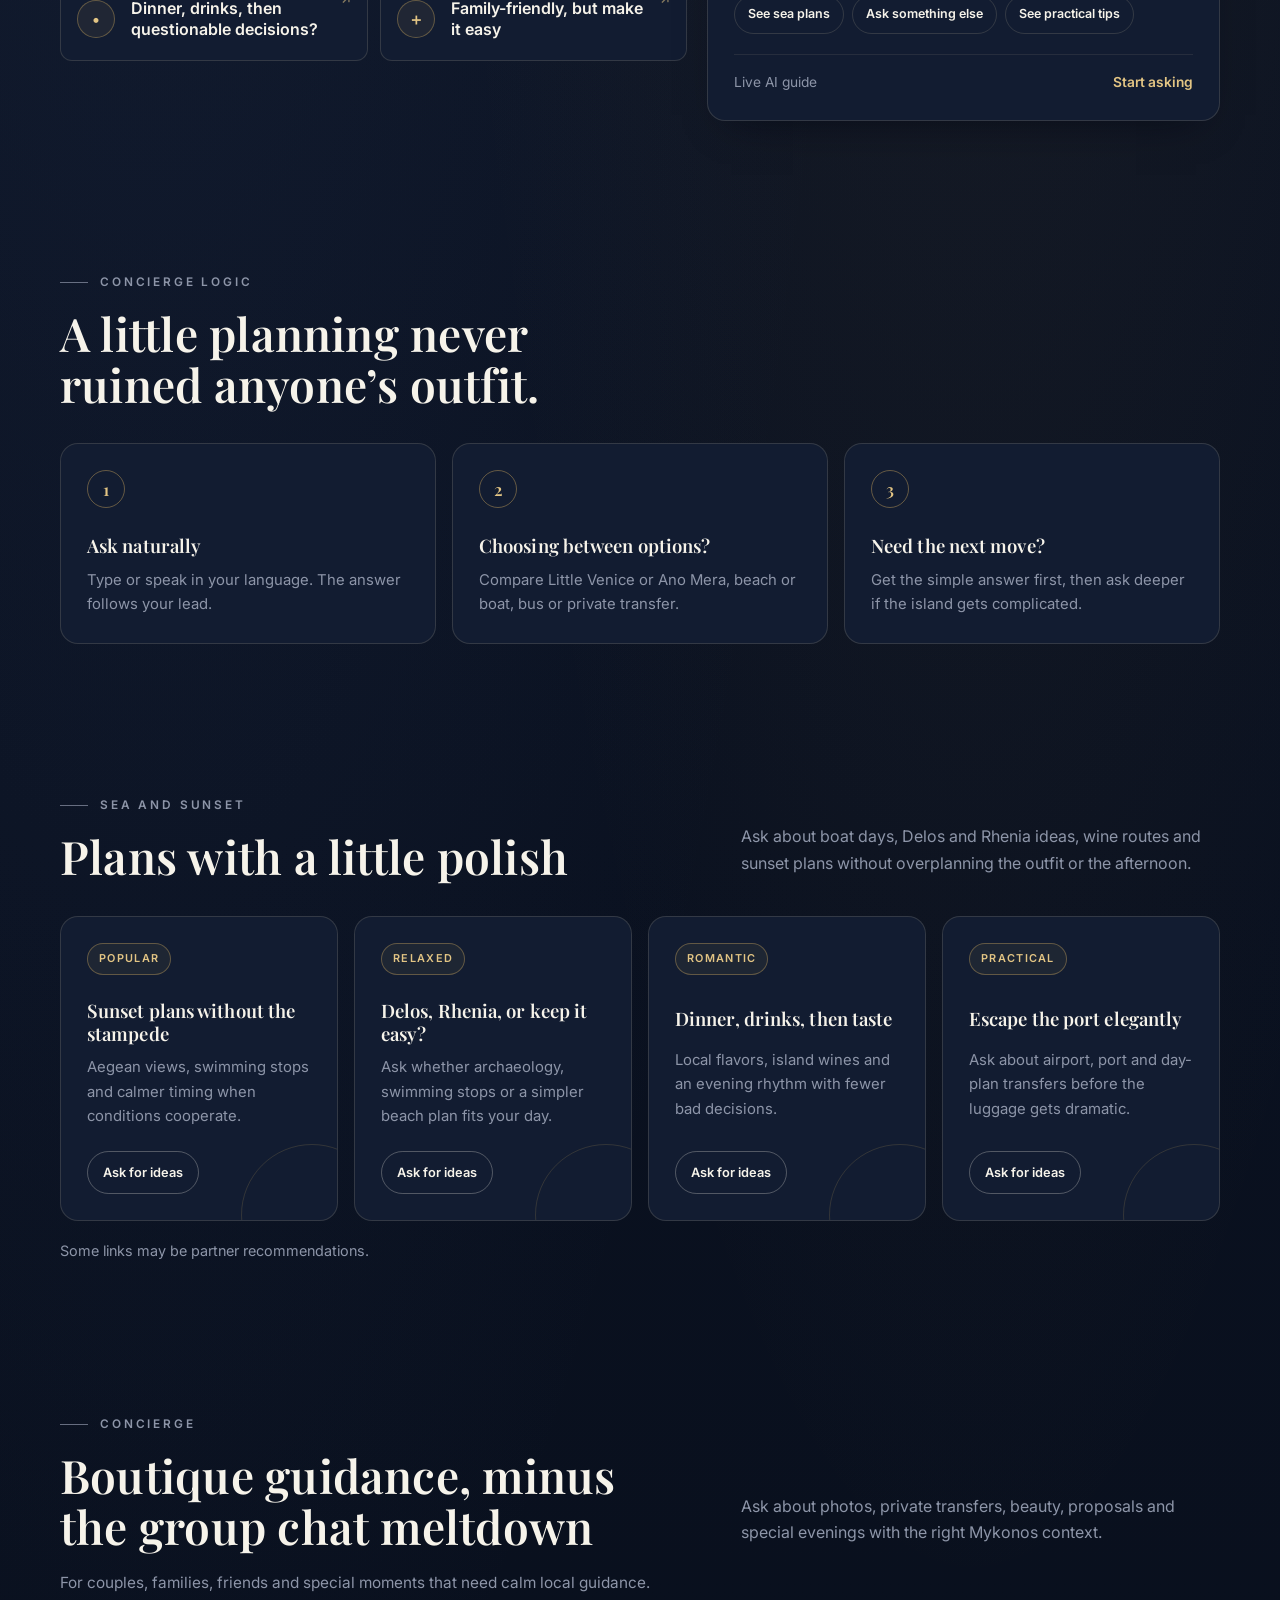
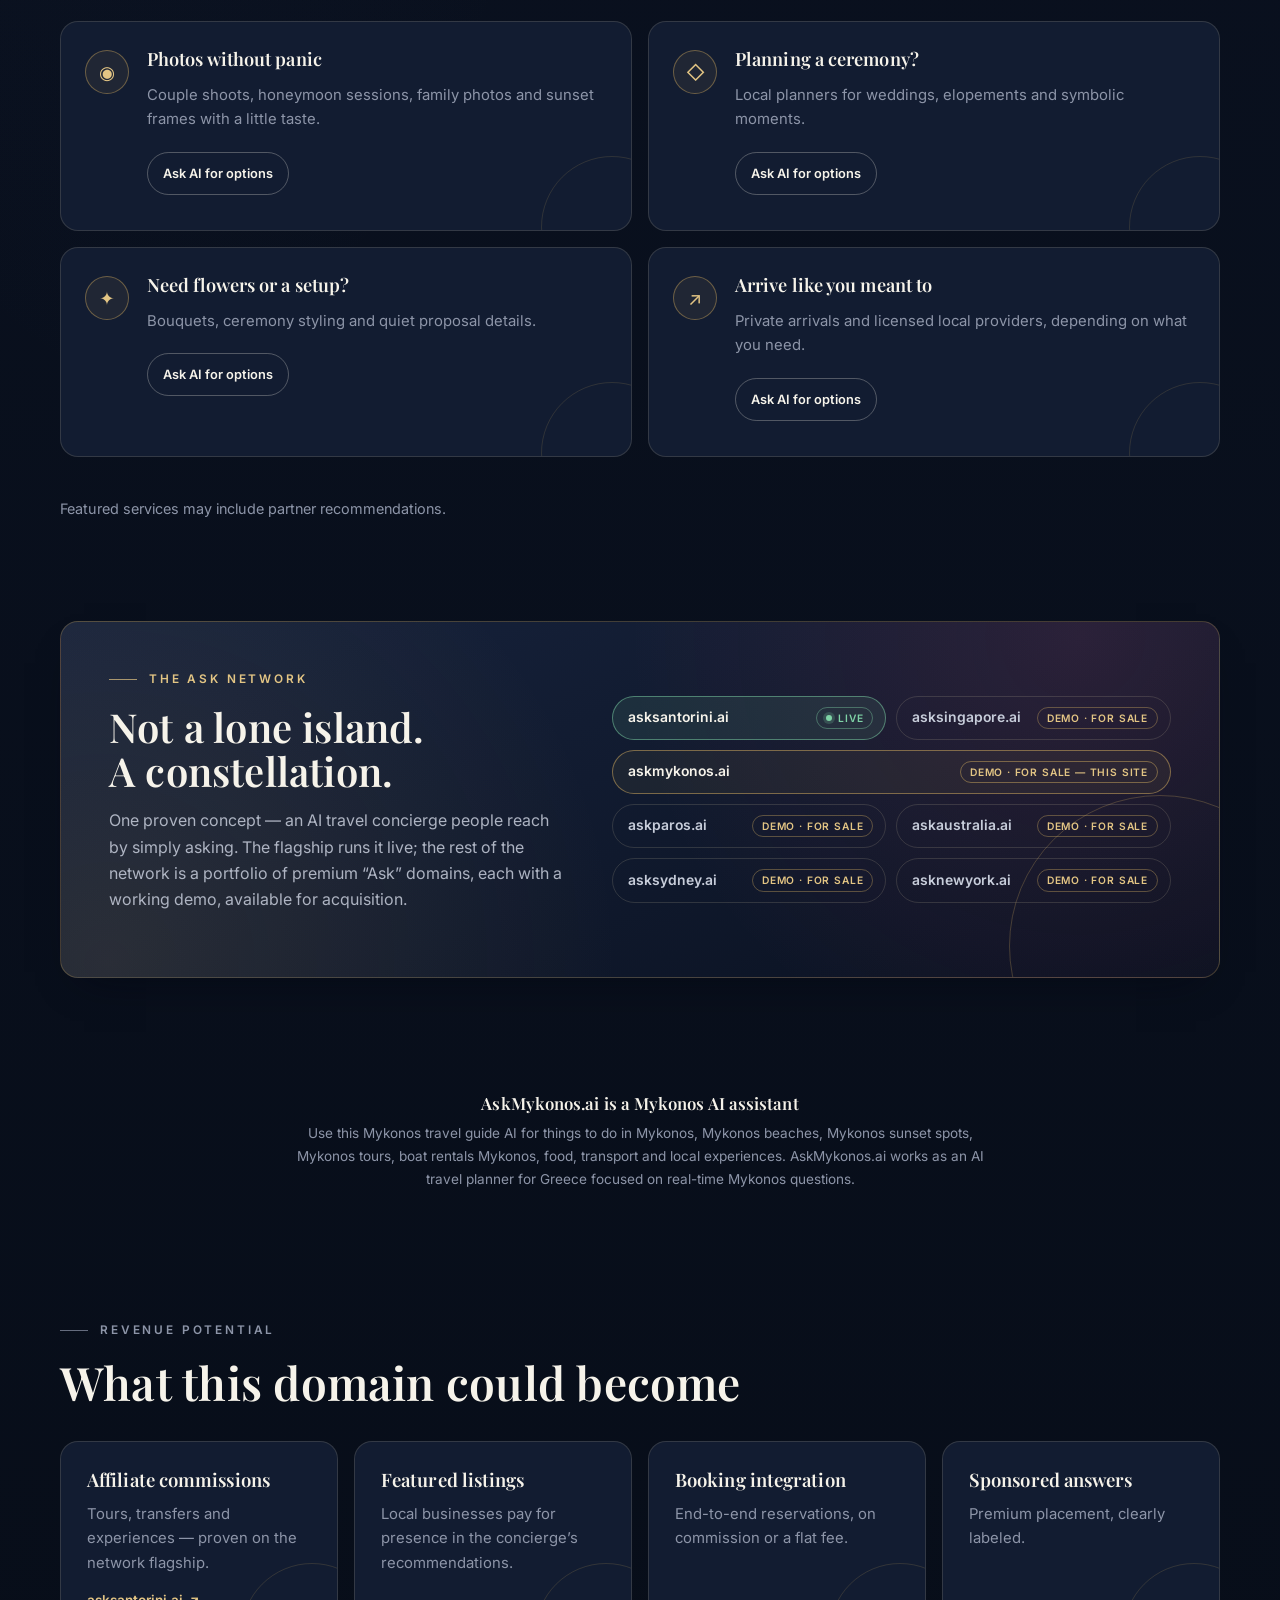
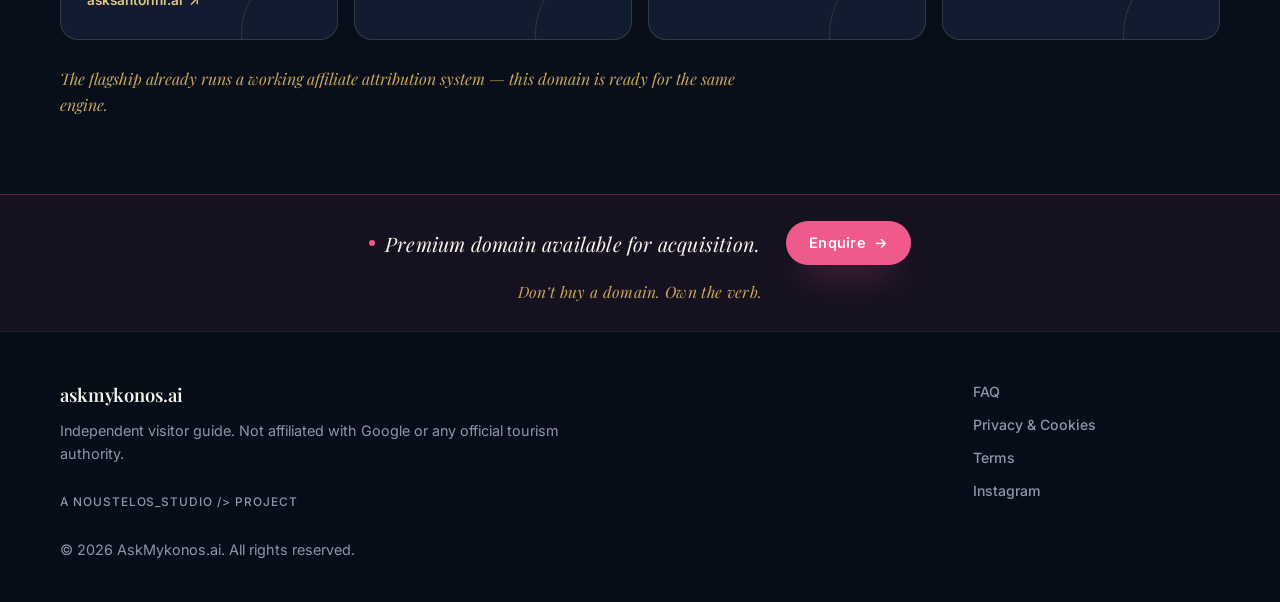
==== commit 96161c18: "feat: acquisition slogan under the top pill/banner — Don't buy a domain. Own the verb. Co-Authored-B" ====
--- a/index.html
+++ b/index.html
@@ -27,7 +27,7 @@
     <link rel="preconnect" href="https://fonts.googleapis.com">
     <link rel="preconnect" href="https://fonts.gstatic.com" crossorigin>
     <link href="https://fonts.googleapis.com/css2?family=Inter:wght@400;500;600&family=Playfair+Display:ital,wght@0,500;0,600;0,700;1,500;1,600&display=swap" rel="stylesheet">
-    <link rel="stylesheet" href="styles.css?v=dion8">
+    <link rel="stylesheet" href="styles.css?v=dion9">
     <script type="application/ld+json">
       {
         "@context": "https://schema.org",
@@ -102,6 +102,7 @@
         <span class="acquisition-cta">Enquire <span aria-hidden="true">&rarr;</span></span>
       </a>
     </div>
+    <p class="acquisition-banner-slogan">Don&rsquo;t buy a domain. Own the verb.</p>
     <header class="site-header">
       <a class="site-logo" href="#top" aria-label="Ask Mykonos AI home">
         <picture>
@@ -417,7 +418,7 @@
         <div class="footer-brand-group">
           <a class="footer-brand" href="#top">askmykonos.ai</a>
           <p data-i18n="footerDisclaimer">Independent visitor guide. Not affiliated with Google or any official tourism authority.</p>
-          <a class="footer-credit" href="https://noustelos.gr" target="_blank" rel="noopener">A NOUSTELOS_STUDIO /&gt; project</a>
+          <a class="footer-credit" href="https://noustelos.gr/#domains" target="_blank" rel="noopener">A NOUSTELOS_STUDIO /&gt; project</a>
         </div>
         <div class="footer-links">
           <a href="faq.html" hreflang="en" lang="en">FAQ</a>
--- a/styles.css
+++ b/styles.css
@@ -251,6 +251,16 @@
   background: rgba(239, 90, 139, 0.16);
 }
 
+.acquisition-banner-slogan {
+  margin: 8px 16px 0;
+  text-align: center;
+  color: var(--gold);
+  font-family: var(--serif, Georgia, serif);
+  font-size: 0.9rem;
+  font-style: italic;
+  line-height: 1.4;
+}
+
 .acquisition-dot {
   width: 6px;
   height: 6px;
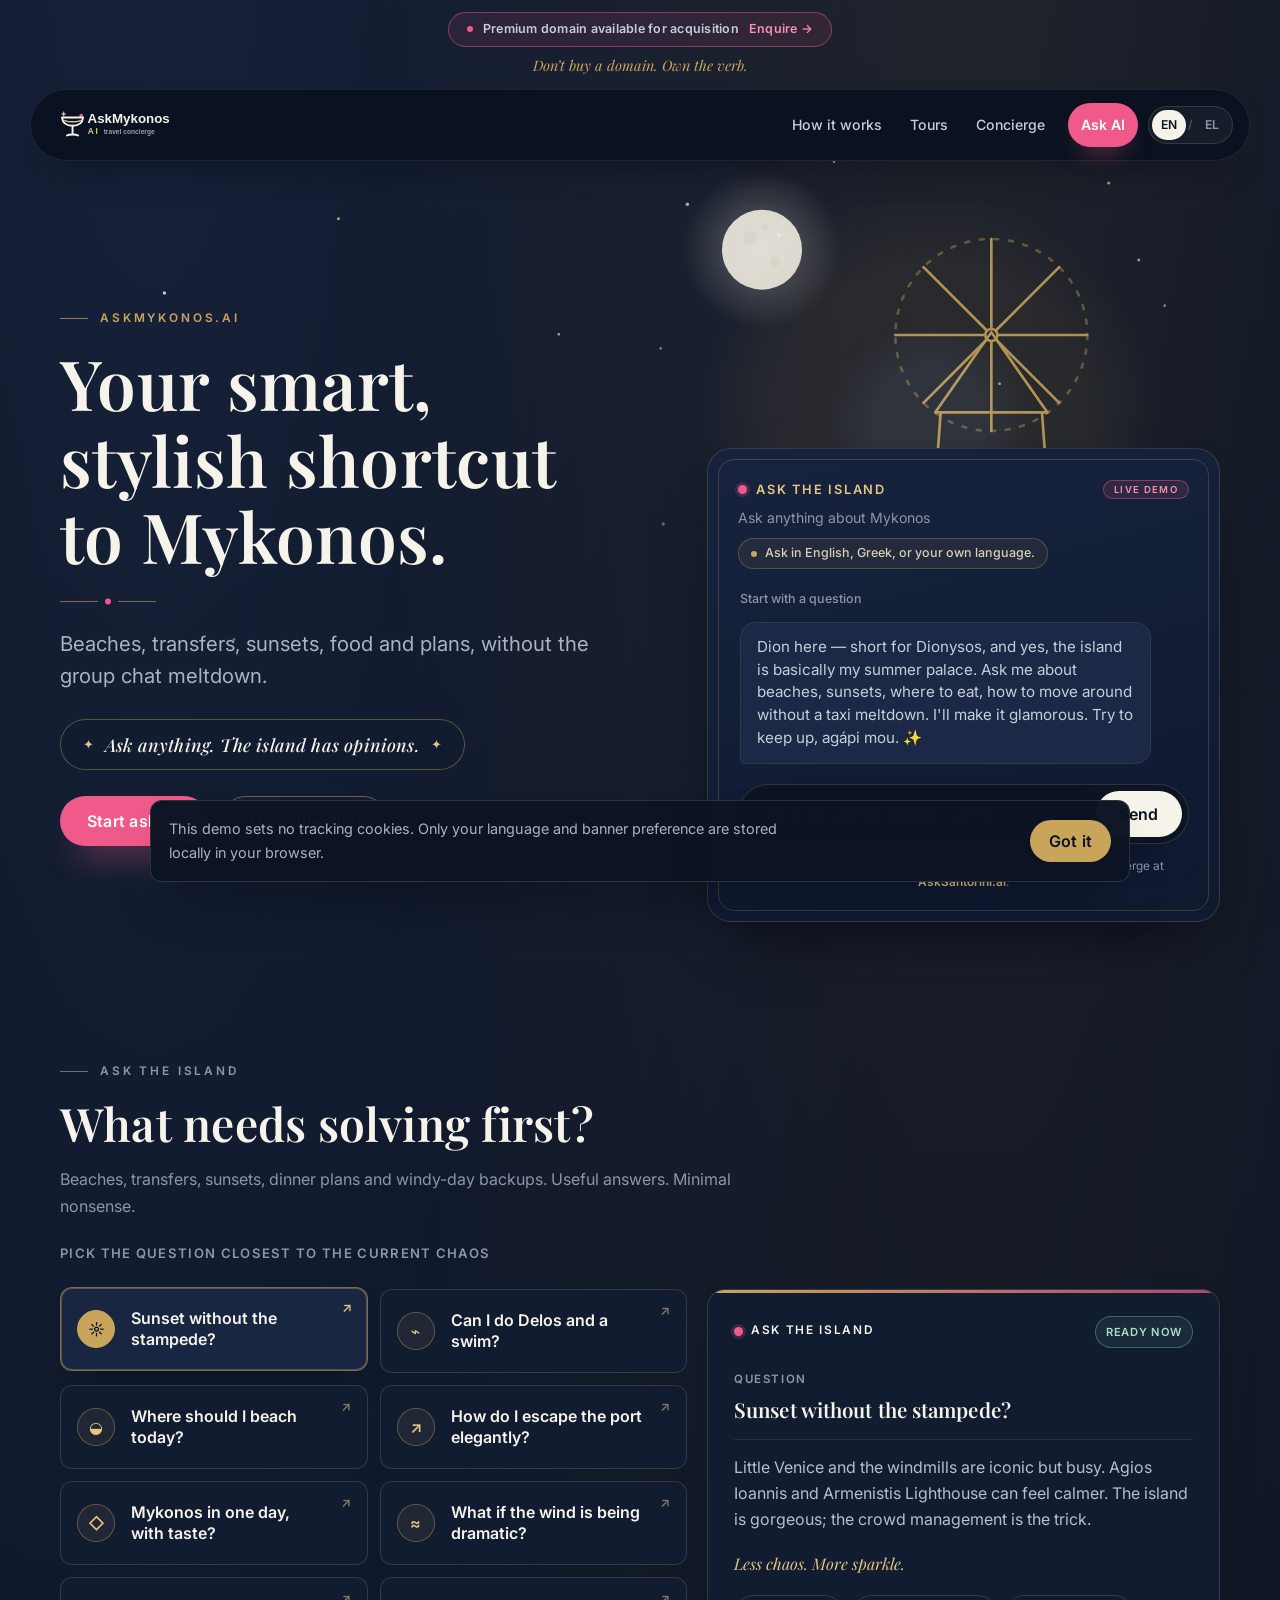
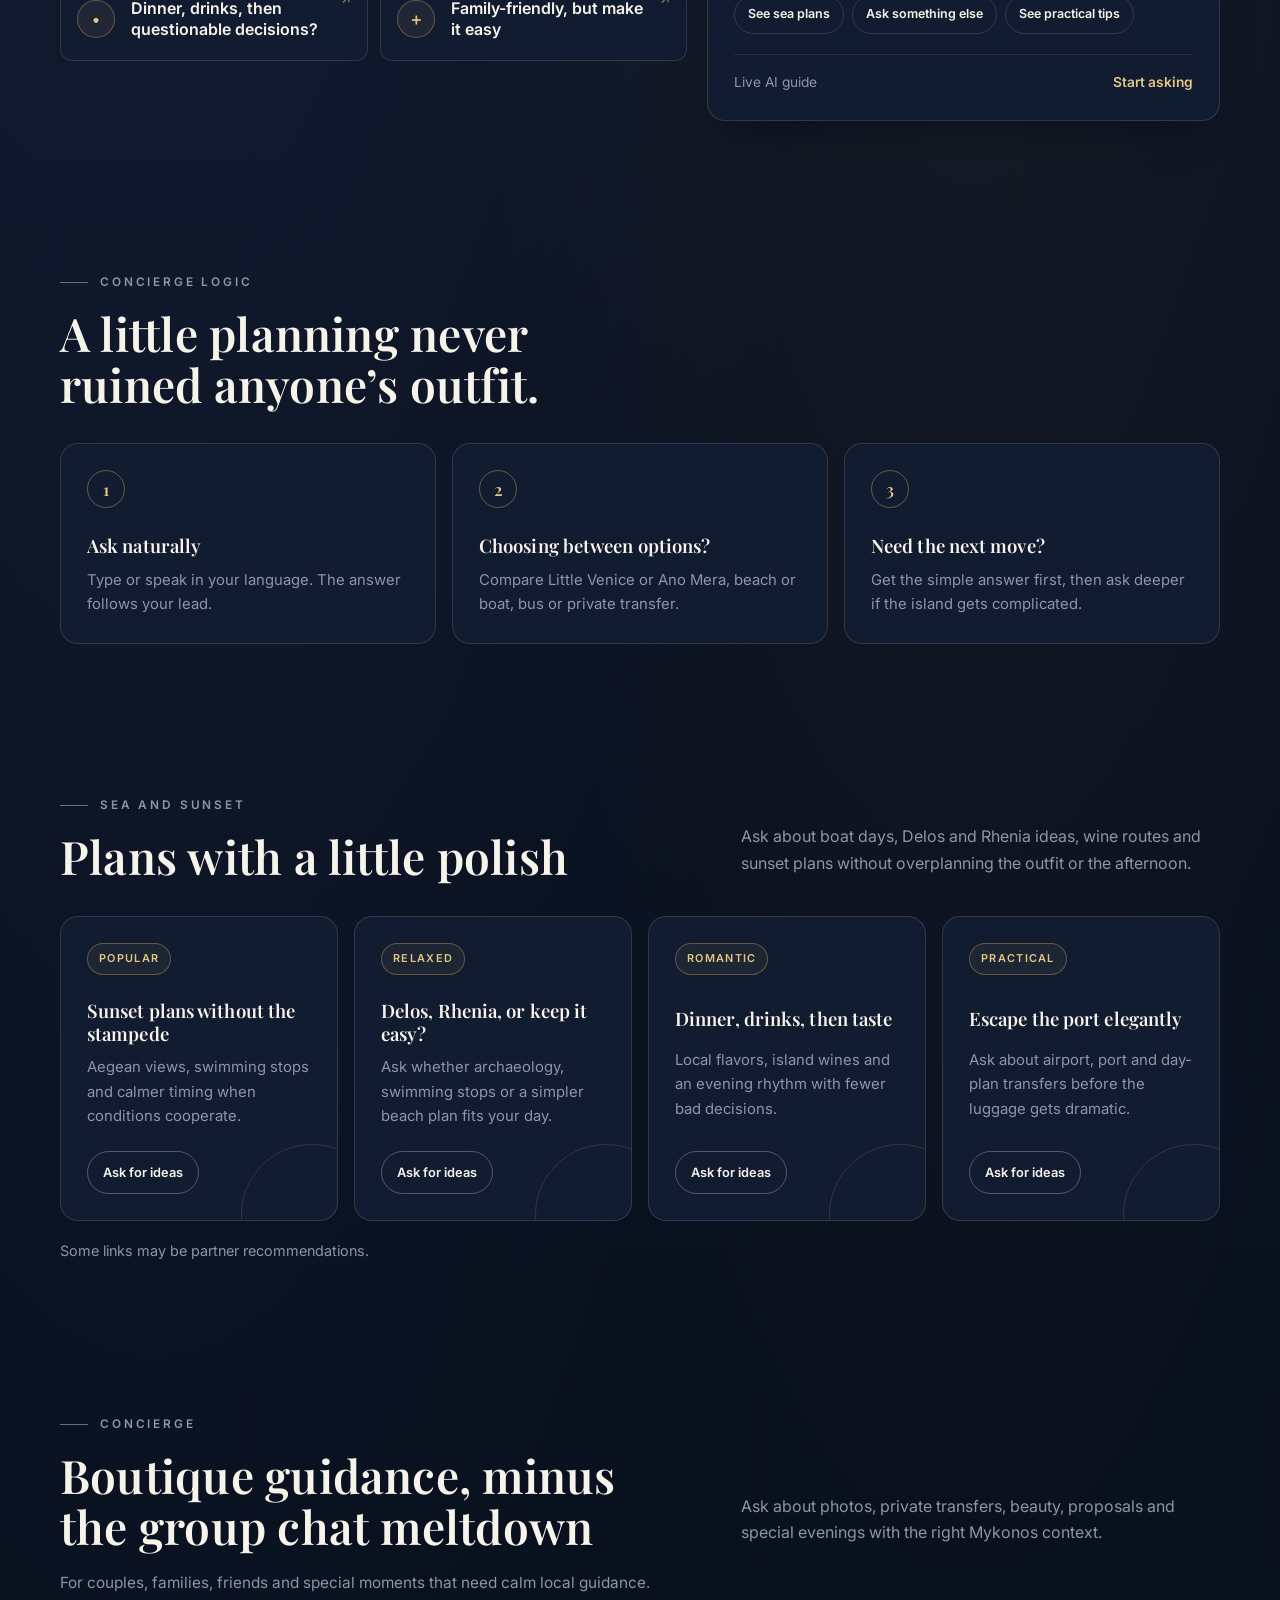
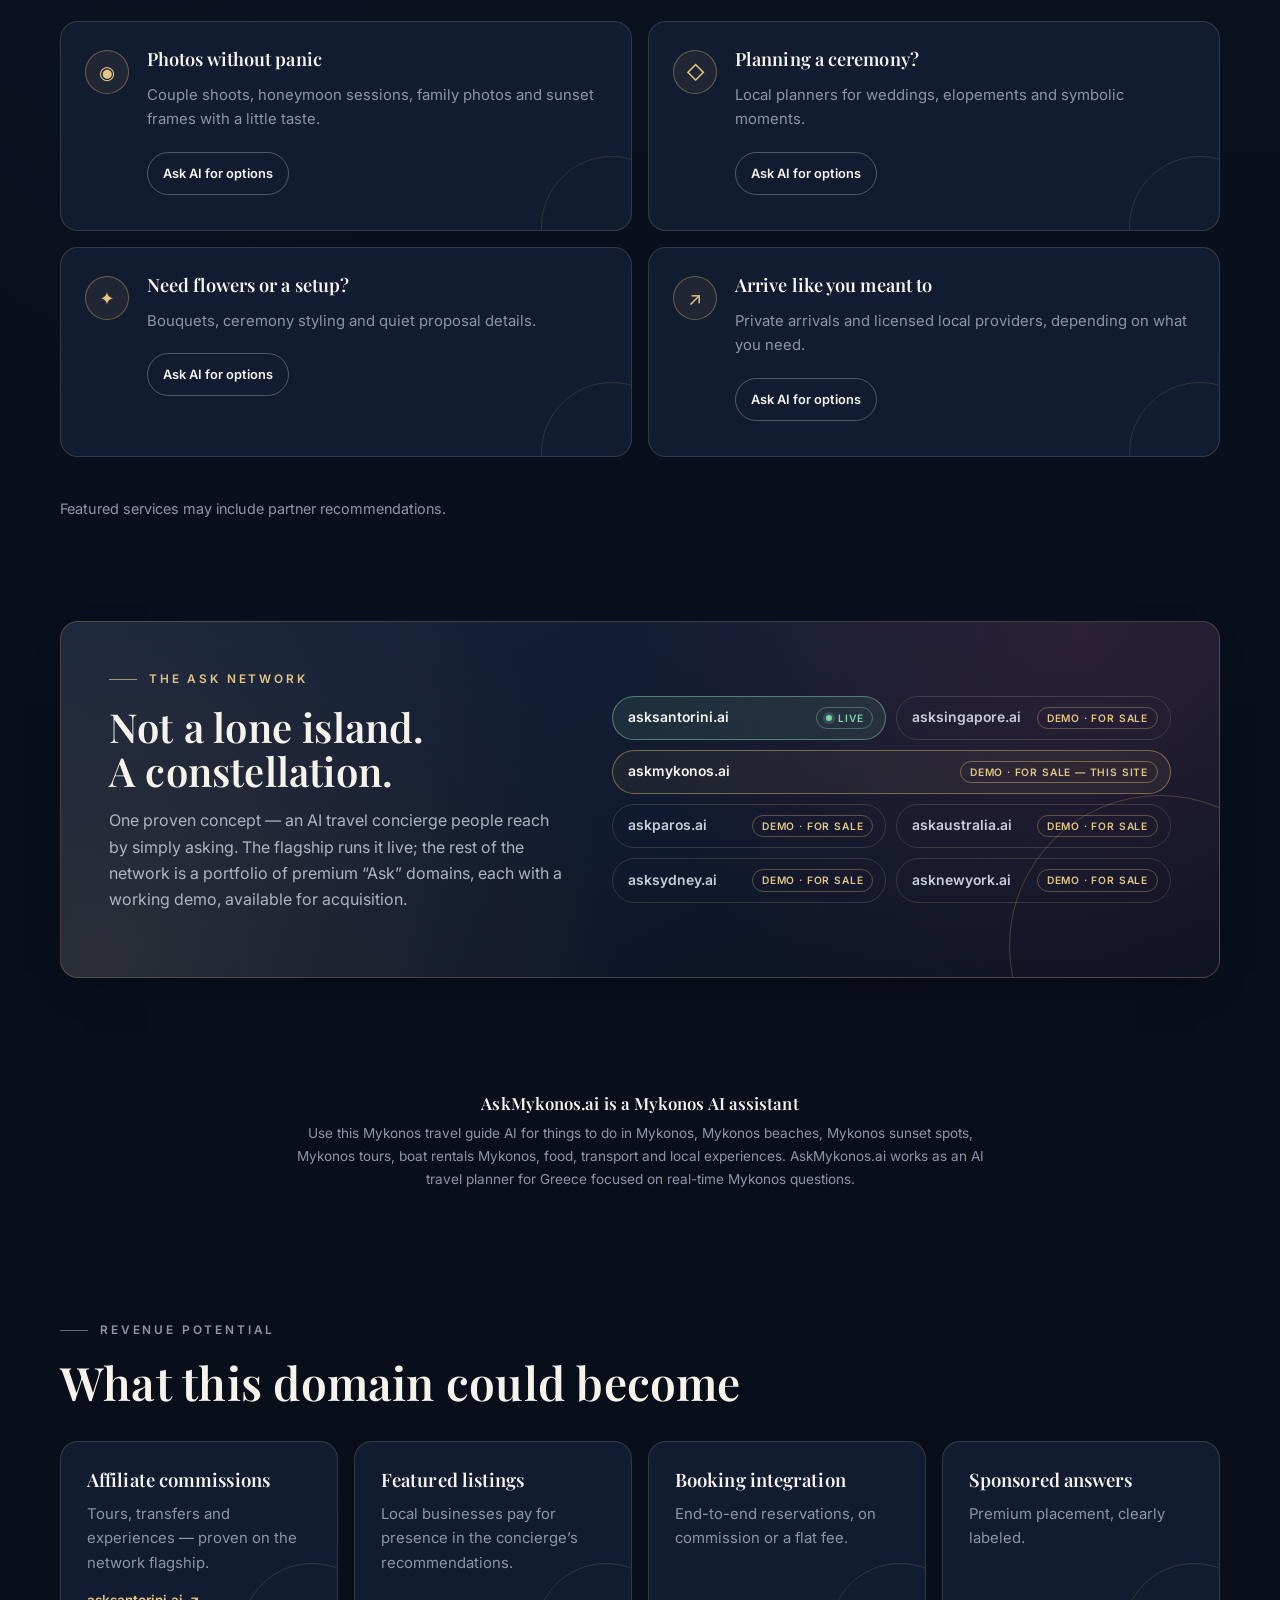
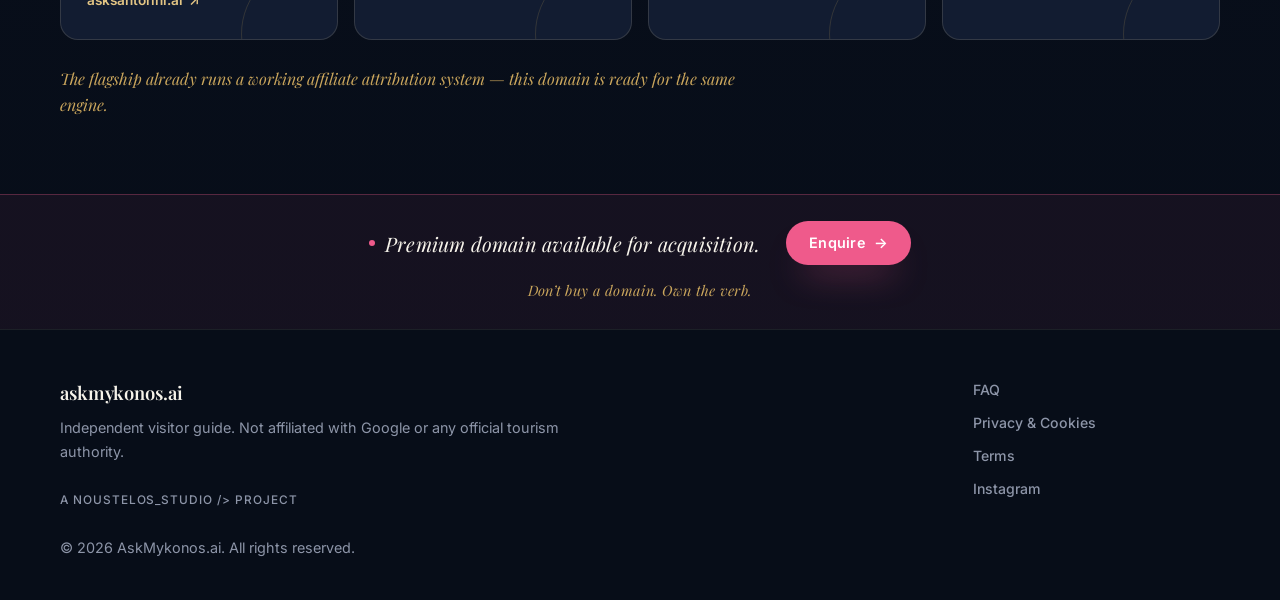
==== commit 398189d8: "style: unify slogan font size to 14.4px/0.9rem (match askparos) Co-Authored-By: Claude Fable 5 <nore" ====
--- a/index.html
+++ b/index.html
@@ -27,7 +27,7 @@
     <link rel="preconnect" href="https://fonts.googleapis.com">
     <link rel="preconnect" href="https://fonts.gstatic.com" crossorigin>
     <link href="https://fonts.googleapis.com/css2?family=Inter:wght@400;500;600&family=Playfair+Display:ital,wght@0,500;0,600;0,700;1,500;1,600&display=swap" rel="stylesheet">
-    <link rel="stylesheet" href="styles.css?v=dion9">
+    <link rel="stylesheet" href="styles.css?v=dion10">
     <script type="application/ld+json">
       {
         "@context": "https://schema.org",
--- a/styles.css
+++ b/styles.css
@@ -1728,7 +1728,7 @@
   margin: 0;
   color: var(--gold);
   font-family: var(--serif);
-  font-size: 0.98rem;
+  font-size: 0.9rem;
   font-style: italic;
   letter-spacing: 0.02em;
   text-align: center;
